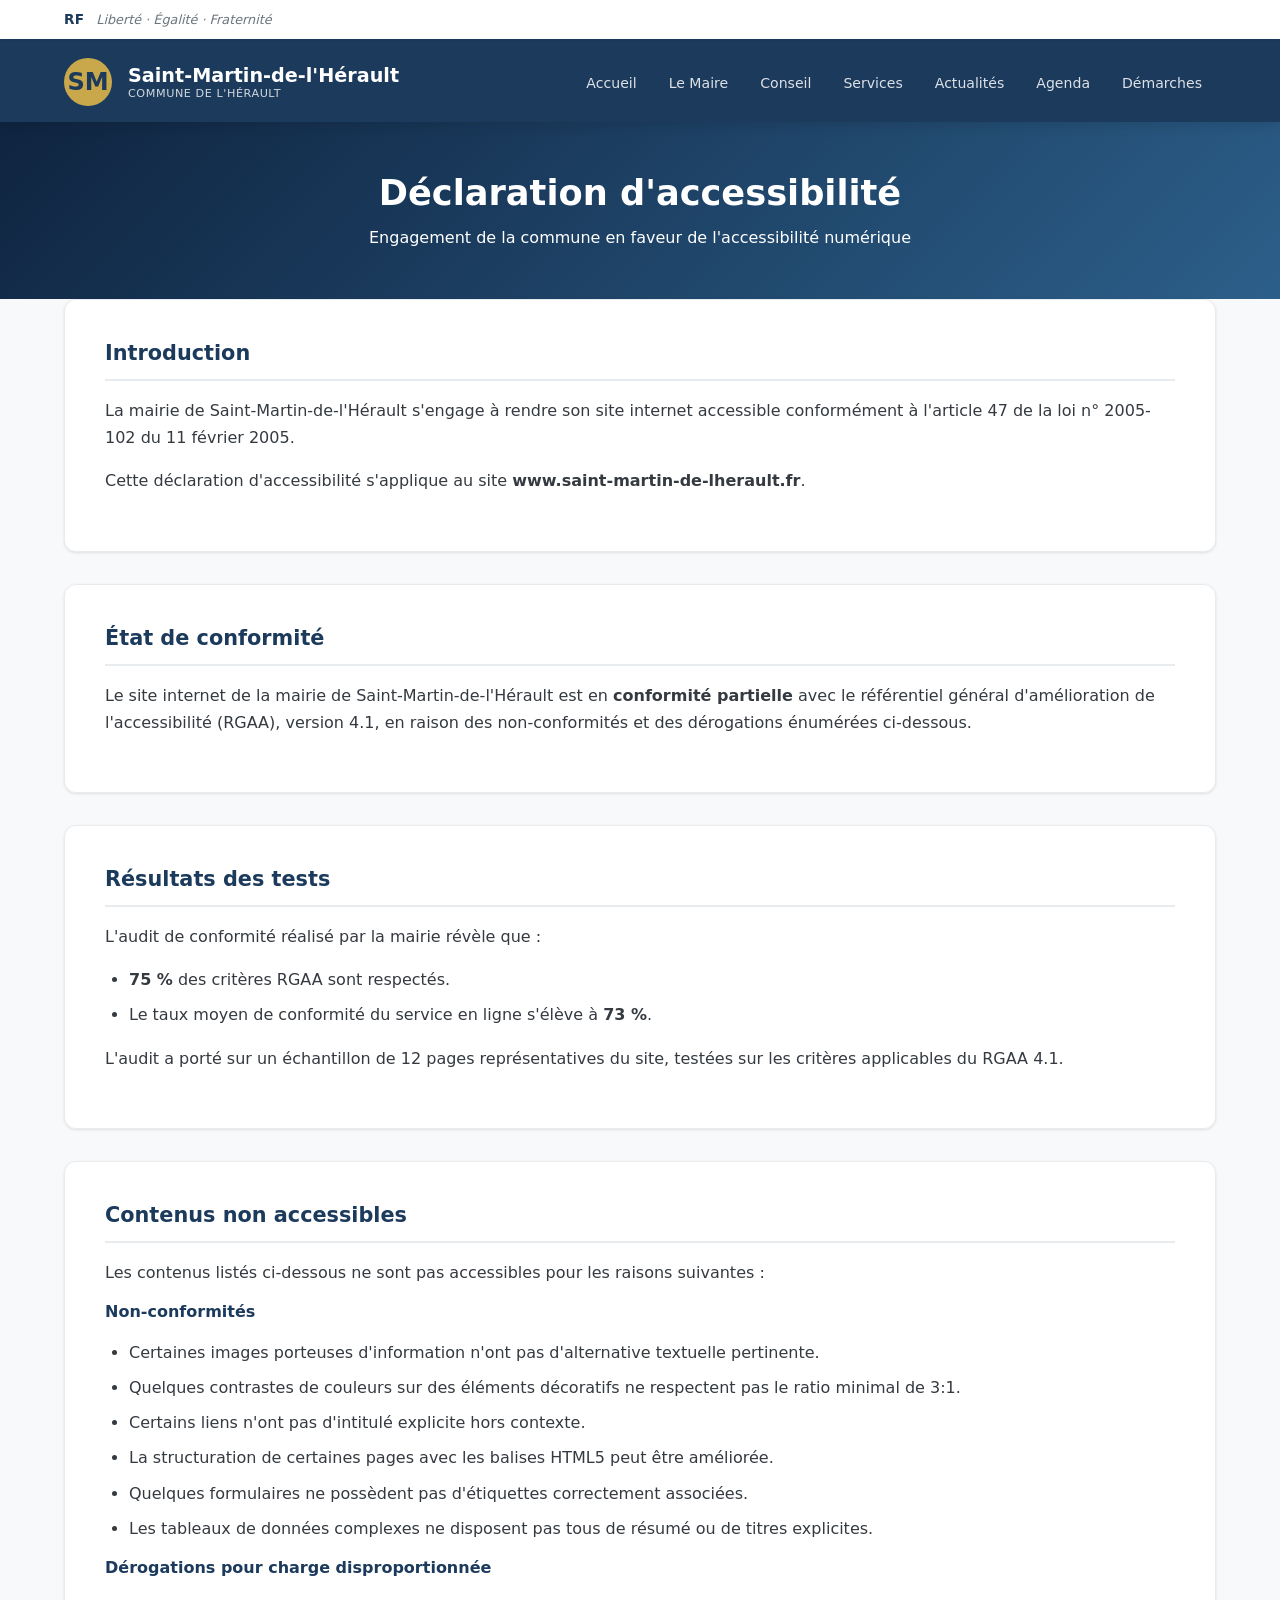
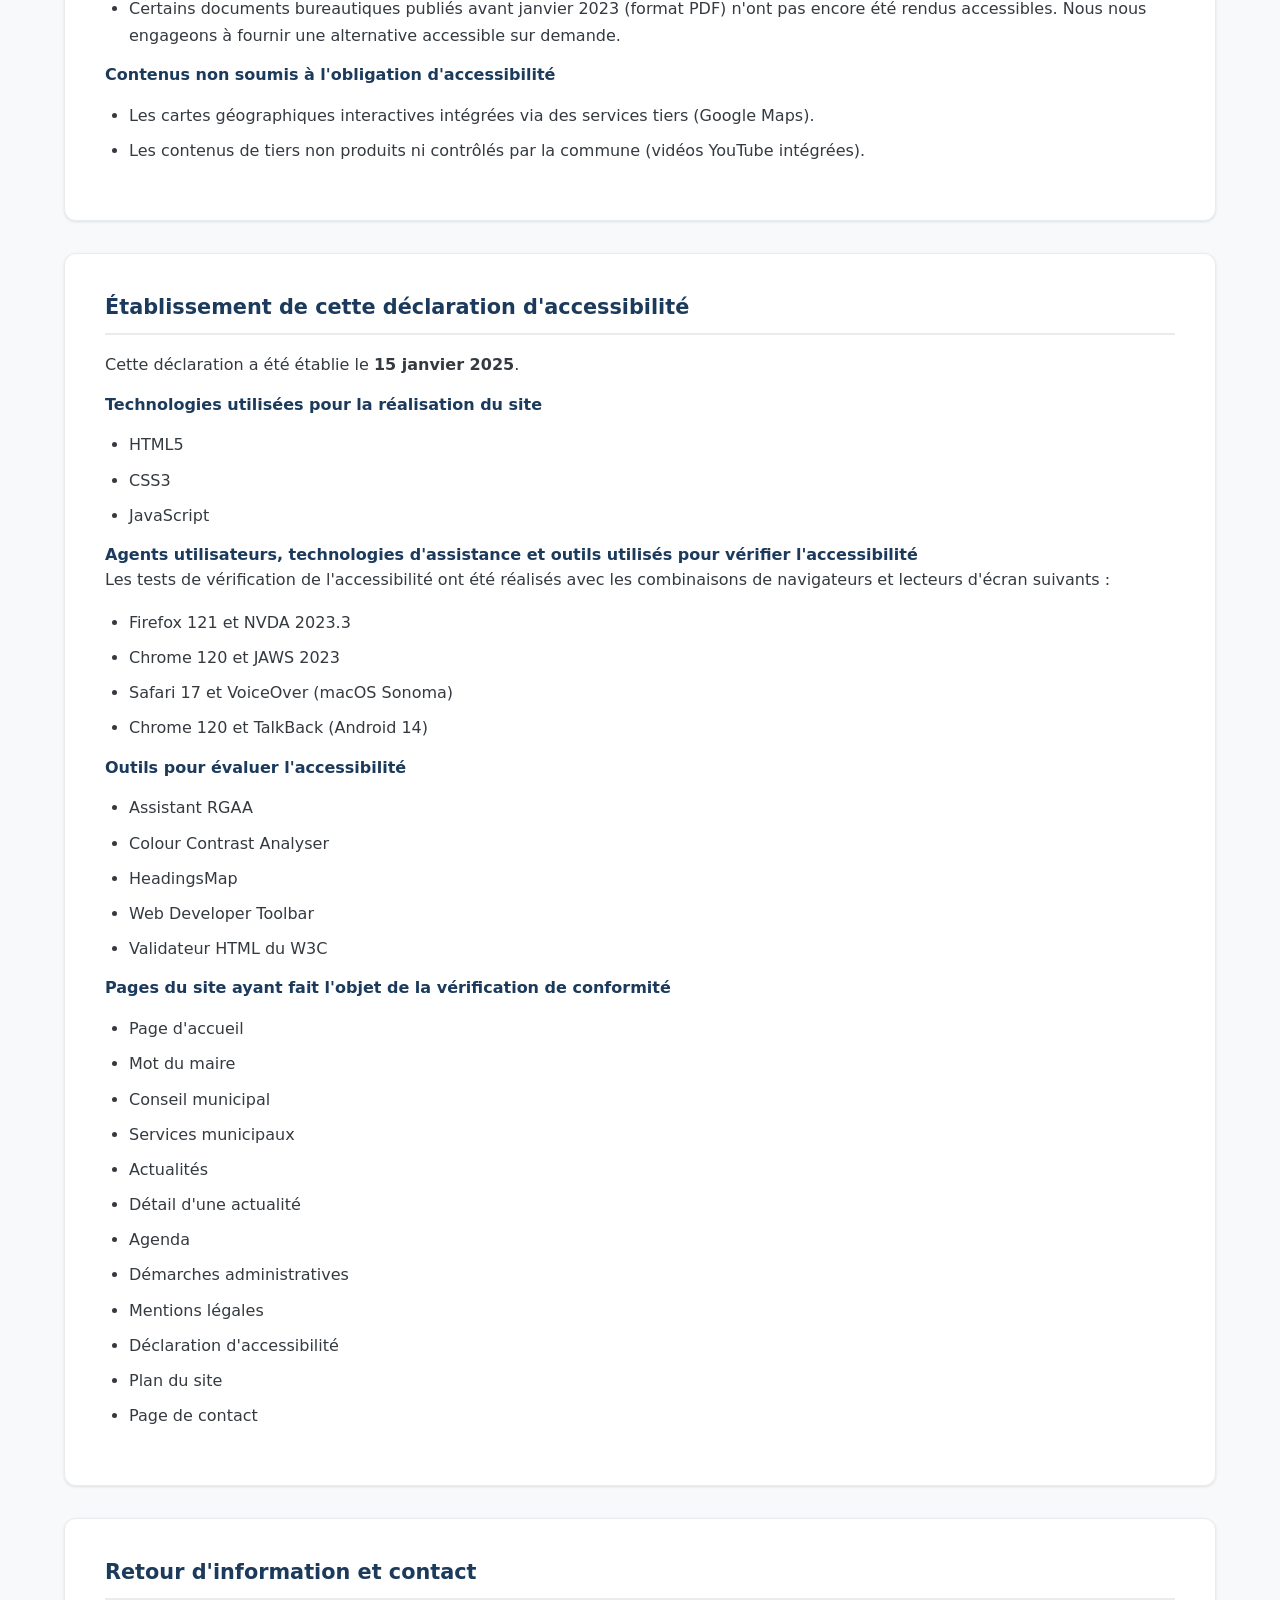
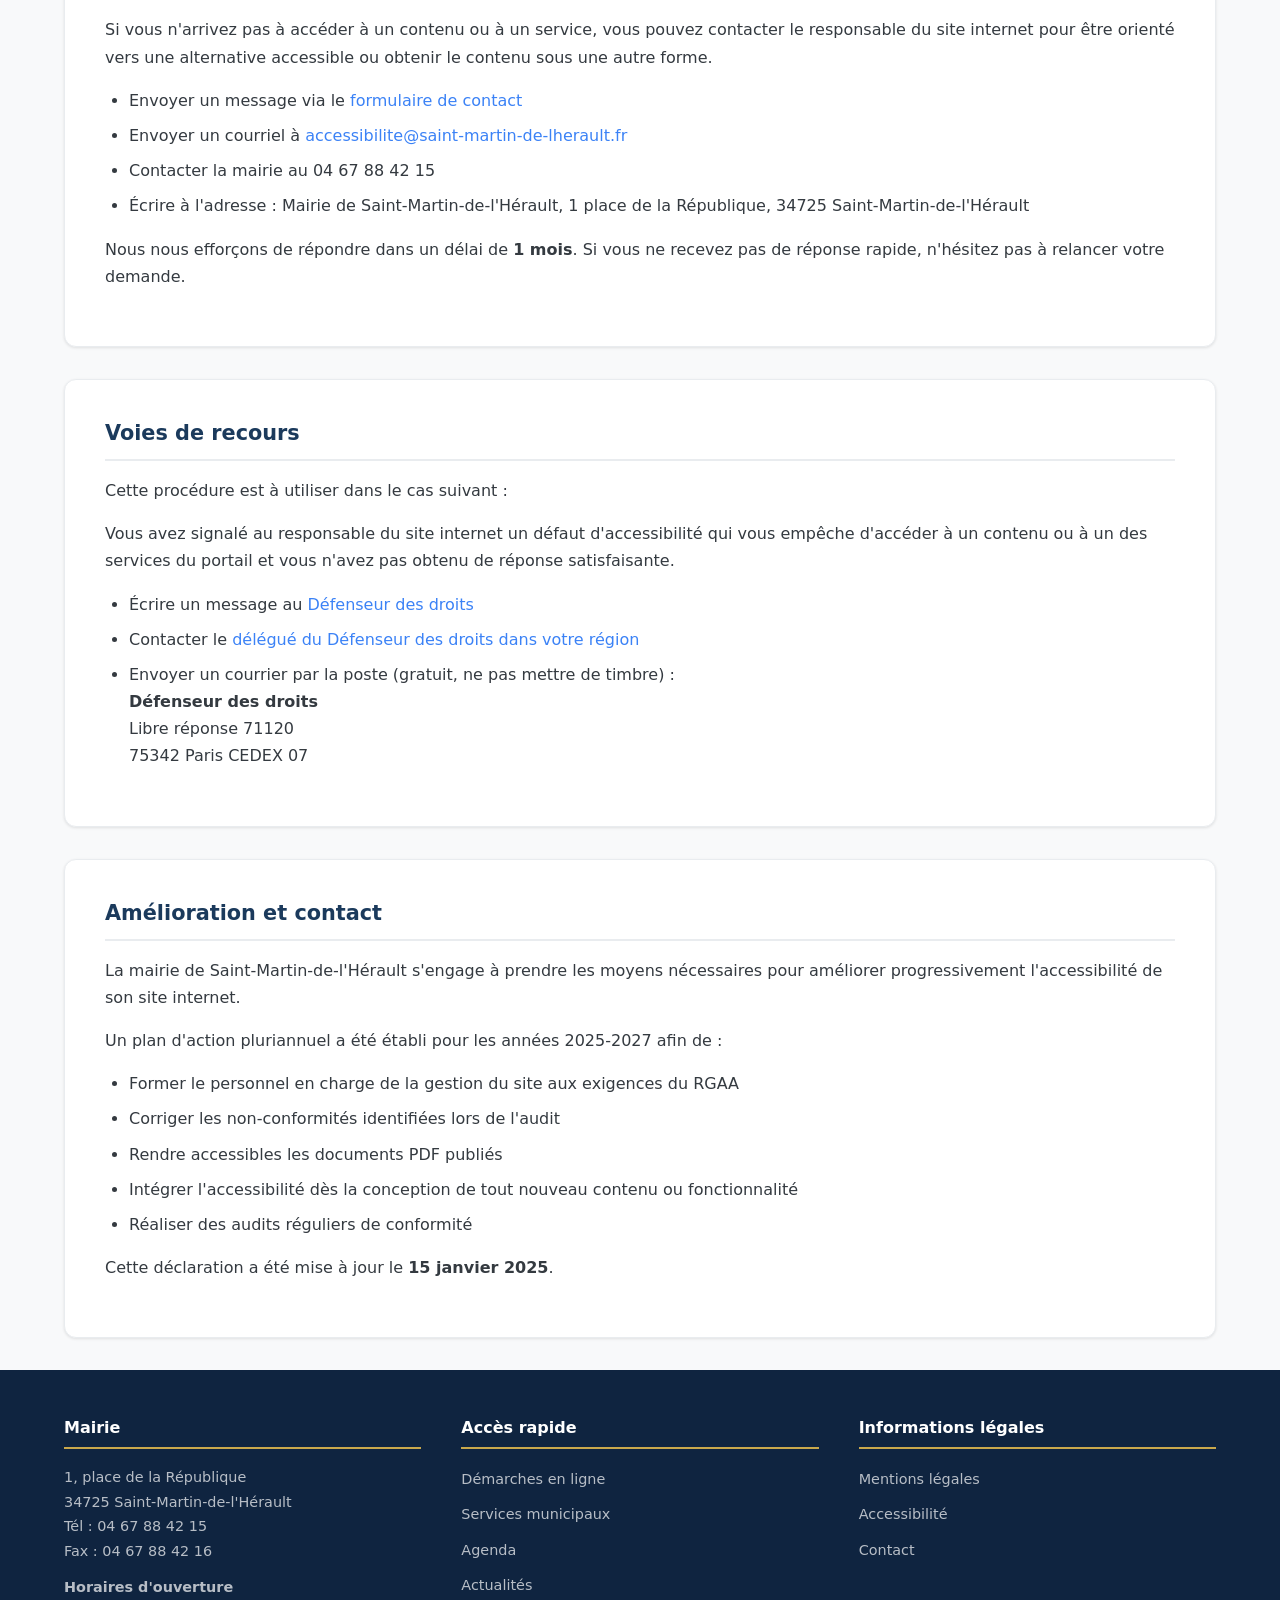
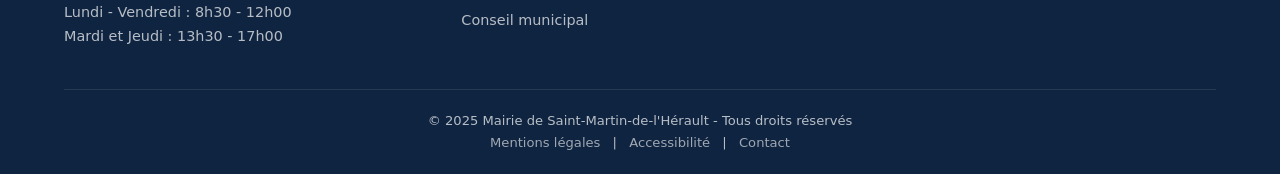
==== accessibilite.html @ 84646ea7 "Add accessibilite.html - Déclaration d'accessibilité RGAA" ====
<!DOCTYPE html><html lang="fr"><head><meta charset="UTF-8"><meta name="viewport" content="width=device-width, initial-scale=1.0"><title>D&eacute;claration d'accessibilit&eacute; | Mairie de Saint-Martin-de-l'H&eacute;rault</title><meta name="description" content="D&eacute;claration d'accessibilit&eacute; du site internet de la mairie de Saint-Martin-de-l'H&eacute;rault conforme au RGAA 4.1"><link rel="stylesheet" href="styles.css"></head><body><a href="#contenu" class="skip-link">Aller au contenu principal</a><div class="bandeau-rf"><div class="container"><span class="rf-logo">RF</span><span class="rf-devise">Libert&eacute; &middot; &Eacute;galit&eacute; &middot; Fraternit&eacute;</span></div></div><header class="site-header" role="banner"><div class="header-main"><div class="site-identity"><div class="blason">SM</div><h1>Saint-Martin-de-l'H&eacute;rault<small>Commune de l'H&eacute;rault</small></h1></div><button class="nav-toggle" aria-label="Menu" aria-expanded="false">&#9776;</button><nav class="nav-main" role="navigation" aria-label="Navigation principale"><ul><li><a href="index.html">Accueil</a></li><li><a href="mot-du-maire.html">Le Maire</a></li><li><a href="conseil-municipal.html">Conseil</a></li><li><a href="services.html">Services</a></li><li><a href="actualites.html">Actualit&eacute;s</a></li><li><a href="agenda.html">Agenda</a></li><li><a href="demarches.html">D&eacute;marches</a></li></ul></nav></div></header><main id="contenu" role="main"><section class="page-banner"><div class="container"><h2>D&eacute;claration d'accessibilit&eacute;</h2><p>Engagement de la commune en faveur de l'accessibilit&eacute; num&eacute;rique</p></div></section><section class="content-section"><div class="container"><div class="content-block"><h3>Introduction</h3><p>La mairie de Saint-Martin-de-l'H&eacute;rault s'engage &agrave; rendre son site internet accessible conform&eacute;ment &agrave; l'article 47 de la loi n&deg;&nbsp;2005-102 du 11 f&eacute;vrier 2005.</p><p>Cette d&eacute;claration d'accessibilit&eacute; s'applique au site <strong>www.saint-martin-de-lherault.fr</strong>.</p></div><div class="content-block"><h3>&Eacute;tat de conformit&eacute;</h3><p>Le site internet de la mairie de Saint-Martin-de-l'H&eacute;rault est en <strong>conformit&eacute; partielle</strong> avec le r&eacute;f&eacute;rentiel g&eacute;n&eacute;ral d'am&eacute;lioration de l'accessibilit&eacute; (RGAA), version 4.1, en raison des non-conformit&eacute;s et des d&eacute;rogations &eacute;num&eacute;r&eacute;es ci-dessous.</p></div><div class="content-block"><h3>R&eacute;sultats des tests</h3><p>L'audit de conformit&eacute; r&eacute;alis&eacute; par la mairie r&eacute;v&egrave;le que&nbsp;:</p><ul><li><strong>75&nbsp;%</strong> des crit&egrave;res RGAA sont respect&eacute;s.</li><li>Le taux moyen de conformit&eacute; du service en ligne s'&eacute;l&egrave;ve &agrave; <strong>73&nbsp;%</strong>.</li></ul><p>L'audit a port&eacute; sur un &eacute;chantillon de 12 pages repr&eacute;sentatives du site, test&eacute;es sur les crit&egrave;res applicables du RGAA 4.1.</p></div><div class="content-block"><h3>Contenus non accessibles</h3><p>Les contenus list&eacute;s ci-dessous ne sont pas accessibles pour les raisons suivantes&nbsp;:</p><h4>Non-conformit&eacute;s</h4><ul><li>Certaines images porteuses d'information n'ont pas d'alternative textuelle pertinente.</li><li>Quelques contrastes de couleurs sur des &eacute;l&eacute;ments d&eacute;coratifs ne respectent pas le ratio minimal de 3:1.</li><li>Certains liens n'ont pas d'intitul&eacute; explicite hors contexte.</li><li>La structuration de certaines pages avec les balises HTML5 peut &ecirc;tre am&eacute;lior&eacute;e.</li><li>Quelques formulaires ne poss&egrave;dent pas d'&eacute;tiquettes correctement associ&eacute;es.</li><li>Les tableaux de donn&eacute;es complexes ne disposent pas tous de r&eacute;sum&eacute; ou de titres explicites.</li></ul><h4>D&eacute;rogations pour charge disproportionn&eacute;e</h4><ul><li>Certains documents bureautiques publi&eacute;s avant janvier 2023 (format PDF) n'ont pas encore &eacute;t&eacute; rendus accessibles. Nous nous engageons &agrave; fournir une alternative accessible sur demande.</li></ul><h4>Contenus non soumis &agrave; l'obligation d'accessibilit&eacute;</h4><ul><li>Les cartes g&eacute;ographiques interactives int&eacute;gr&eacute;es via des services tiers (Google Maps).</li><li>Les contenus de tiers non produits ni contr&ocirc;l&eacute;s par la commune (vid&eacute;os YouTube int&eacute;gr&eacute;es).</li></ul></div><div class="content-block"><h3>&Eacute;tablissement de cette d&eacute;claration d'accessibilit&eacute;</h3><p>Cette d&eacute;claration a &eacute;t&eacute; &eacute;tablie le <strong>15 janvier 2025</strong>.</p><h4>Technologies utilis&eacute;es pour la r&eacute;alisation du site</h4><ul><li>HTML5</li><li>CSS3</li><li>JavaScript</li></ul><h4>Agents utilisateurs, technologies d'assistance et outils utilis&eacute;s pour v&eacute;rifier l'accessibilit&eacute;</h4><p>Les tests de v&eacute;rification de l'accessibilit&eacute; ont &eacute;t&eacute; r&eacute;alis&eacute;s avec les combinaisons de navigateurs et lecteurs d'&eacute;cran suivants&nbsp;:</p><ul><li>Firefox 121 et NVDA 2023.3</li><li>Chrome 120 et JAWS 2023</li><li>Safari 17 et VoiceOver (macOS Sonoma)</li><li>Chrome 120 et TalkBack (Android 14)</li></ul><h4>Outils pour &eacute;valuer l'accessibilit&eacute;</h4><ul><li>Assistant RGAA</li><li>Colour Contrast Analyser</li><li>HeadingsMap</li><li>Web Developer Toolbar</li><li>Validateur HTML du W3C</li></ul><h4>Pages du site ayant fait l'objet de la v&eacute;rification de conformit&eacute;</h4><ul><li>Page d'accueil</li><li>Mot du maire</li><li>Conseil municipal</li><li>Services municipaux</li><li>Actualit&eacute;s</li><li>D&eacute;tail d'une actualit&eacute;</li><li>Agenda</li><li>D&eacute;marches administratives</li><li>Mentions l&eacute;gales</li><li>D&eacute;claration d'accessibilit&eacute;</li><li>Plan du site</li><li>Page de contact</li></ul></div><div class="content-block"><h3>Retour d'information et contact</h3><p>Si vous n'arrivez pas &agrave; acc&eacute;der &agrave; un contenu ou &agrave; un service, vous pouvez contacter le responsable du site internet pour &ecirc;tre orient&eacute; vers une alternative accessible ou obtenir le contenu sous une autre forme.</p><ul><li>Envoyer un message via le <a href="demarches.html#contact">formulaire de contact</a></li><li>Envoyer un courriel &agrave; <a href="mailto:accessibilite@saint-martin-de-lherault.fr">accessibilite@saint-martin-de-lherault.fr</a></li><li>Contacter la mairie au 04 67 88 42 15</li><li>&Eacute;crire &agrave; l'adresse&nbsp;: Mairie de Saint-Martin-de-l'H&eacute;rault, 1 place de la R&eacute;publique, 34725 Saint-Martin-de-l'H&eacute;rault</li></ul><p>Nous nous effor&ccedil;ons de r&eacute;pondre dans un d&eacute;lai de <strong>1 mois</strong>. Si vous ne recevez pas de r&eacute;ponse rapide, n'h&eacute;sitez pas &agrave; relancer votre demande.</p></div><div class="content-block"><h3>Voies de recours</h3><p>Cette proc&eacute;dure est &agrave; utiliser dans le cas suivant&nbsp;:</p><p>Vous avez signal&eacute; au responsable du site internet un d&eacute;faut d'accessibilit&eacute; qui vous emp&ecirc;che d'acc&eacute;der &agrave; un contenu ou &agrave; un des services du portail et vous n'avez pas obtenu de r&eacute;ponse satisfaisante.</p><ul><li>&Eacute;crire un message au <a href="https://formulaire.defenseurdesdroits.fr/" target="_blank" rel="noopener noreferrer">D&eacute;fenseur des droits</a></li><li>Contacter le <a href="https://www.defenseurdesdroits.fr/saisir/delegues" target="_blank" rel="noopener noreferrer">d&eacute;l&eacute;gu&eacute; du D&eacute;fenseur des droits dans votre r&eacute;gion</a></li><li>Envoyer un courrier par la poste (gratuit, ne pas mettre de timbre)&nbsp;:<br><strong>D&eacute;fenseur des droits</strong><br>Libre r&eacute;ponse 71120<br>75342 Paris CEDEX 07</li></ul></div><div class="content-block"><h3>Am&eacute;lioration et contact</h3><p>La mairie de Saint-Martin-de-l'H&eacute;rault s'engage &agrave; prendre les moyens n&eacute;cessaires pour am&eacute;liorer progressivement l'accessibilit&eacute; de son site internet.</p><p>Un plan d'action pluriannuel a &eacute;t&eacute; &eacute;tabli pour les ann&eacute;es 2025-2027 afin de&nbsp;:</p><ul><li>Former le personnel en charge de la gestion du site aux exigences du RGAA</li><li>Corriger les non-conformit&eacute;s identifi&eacute;es lors de l'audit</li><li>Rendre accessibles les documents PDF publi&eacute;s</li><li>Int&eacute;grer l'accessibilit&eacute; d&egrave;s la conception de tout nouveau contenu ou fonctionnalit&eacute;</li><li>R&eacute;aliser des audits r&eacute;guliers de conformit&eacute;</li></ul><p>Cette d&eacute;claration a &eacute;t&eacute; mise &agrave; jour le <strong>15 janvier 2025</strong>.</p></div></div></section></main><footer class="site-footer" role="contentinfo"><div class="container"><div class="footer-grid"><div class="footer-col"><h4>Mairie</h4><p>1, place de la R&eacute;publique<br>34725 Saint-Martin-de-l'H&eacute;rault<br>T&eacute;l&nbsp;: 04 67 88 42 15<br>Fax&nbsp;: 04 67 88 42 16</p><p style="margin-top:12px;"><strong>Horaires d'ouverture</strong><br>Lundi - Vendredi&nbsp;: 8h30 - 12h00<br>Mardi et Jeudi&nbsp;: 13h30 - 17h00</p></div><div class="footer-col"><h4>Acc&egrave;s rapide</h4><ul><li><a href="demarches.html">D&eacute;marches en ligne</a></li><li><a href="services.html">Services municipaux</a></li><li><a href="agenda.html">Agenda</a></li><li><a href="actualites.html">Actualit&eacute;s</a></li><li><a href="conseil-municipal.html">Conseil municipal</a></li></ul></div><div class="footer-col"><h4>Informations l&eacute;gales</h4><ul><li><a href="mentions-legales.html">Mentions l&eacute;gales</a></li><li><a href="accessibilite.html">Accessibilit&eacute;</a></li><li><a href="demarches.html#contact">Contact</a></li></ul></div></div><div class="footer-bottom"><p>&copy; 2025 Mairie de Saint-Martin-de-l'H&eacute;rault - Tous droits r&eacute;serv&eacute;s</p><p><a href="mentions-legales.html">Mentions l&eacute;gales</a> | <a href="accessibilite.html">Accessibilit&eacute;</a> | <a href="demarches.html#contact">Contact</a></p></div></div></footer><script src="main.js"></script></body></html>
---- styles.css ----
/* ============================================
   MAIRIE DE SAINT-MARTIN-DE-L'HÃRAULT
   Site web institutionnel - Feuille de styles
   ============================================ */

/* === VARIABLES & RESET === */
:root {
  --bleu-primary: #1B3A5C;
  --bleu-dark: #0F2440;
  --bleu-light: #2C5F8A;
  --bleu-accent: #3B82F6;
  --gris-100: #F8F9FA;
  --gris-200: #E9ECEF;
  --gris-300: #DEE2E6;
  --gris-400: #CED4DA;
  --gris-500: #ADB5BD;
  --gris-600: #6C757D;
  --gris-700: #495057;
  --gris-800: #343A40;
  --blanc: #FFFFFF;
  --rouge-alerte: #DC3545;
  --vert-succes: #198754;
  --or-accent: #C9A84C;
  --font-body: 'Marianne', 'Segoe UI', system-ui, -apple-system, sans-serif;
  --font-heading: 'Marianne', 'Segoe UI', system-ui, -apple-system, sans-serif;
  --max-width: 1200px;
  --header-height: 80px;
  --transition: 0.3s ease;
  --shadow-sm: 0 1px 3px rgba(0,0,0,0.1);
  --shadow-md: 0 4px 12px rgba(0,0,0,0.1);
  --shadow-lg: 0 8px 30px rgba(0,0,0,0.12);
  --radius: 8px;
  --radius-lg: 12px;
}

*, *::before, *::after {
  margin: 0; padding: 0; box-sizing: border-box;
}

html {
  scroll-behavior: smooth;
  font-size: 16px;
}

body {
  font-family: var(--font-body);
  color: var(--gris-800);
  background: var(--gris-100);
  line-height: 1.7;
  min-height: 100vh;
  display: flex;
  flex-direction: column;
}

main { flex: 1; }

a { color: var(--bleu-accent); text-decoration: none; transition: color var(--transition); }
a:hover, a:focus { color: var(--bleu-primary); text-decoration: underline; }

img { max-width: 100%; height: auto; display: block; }

h1, h2, h3, h4 { font-family: var(--font-heading); color: var(--bleu-primary); line-height: 1.3; }

/* === SKIP LINK (ACCESSIBILITÃ) === */
.skip-link {
  position: absolute; top: -100%; left: 50%; transform: translateX(-50%);
  background: var(--bleu-primary); color: var(--blanc); padding: 12px 24px;
  border-radius: 0 0 var(--radius) var(--radius); z-index: 10000;
  font-weight: 700;
}
.skip-link:focus { top: 0; text-decoration: none; color: var(--blanc); }

/* === BANDEAU RÃPUBLIQUE === */
.bandeau-rf {
  background: var(--blanc);
  border-bottom: 3px solid var(--bleu-primary);
  padding: 8px 0;
}
.bandeau-rf .container {
  display: flex; align-items: center; gap: 12px; font-size: 0.8rem; color: var(--gris-600);
}
.bandeau-rf .rf-logo {
  font-weight: 800; color: var(--bleu-primary); font-size: 0.85rem; letter-spacing: 0.02em;
}
.bandeau-rf .rf-devise { font-style: italic; }

/* === HEADER === */
.site-header {
  background: var(--bleu-primary);
  color: var(--blanc);
  position: sticky; top: 0; z-index: 1000;
  box-shadow: var(--shadow-md);
}
.header-main {
  display: flex; align-items: center; justify-content: space-between;
  padding: 0 24px; height: var(--header-height);
  max-width: var(--max-width); margin: 0 auto;
}
.site-identity { display: flex; align-items: center; gap: 16px; }
.site-identity .blason {
  width: 48px; height: 48px; background: var(--or-accent); border-radius: 50%;
  display: flex; align-items: center; justify-content: center;
  font-size: 1.5rem; font-weight: 800; color: var(--bleu-primary); flex-shrink: 0;
}
.site-identity h1 { font-size: 1.2rem; font-weight: 700; color: var(--blanc); line-height: 1.2; }
.site-identity h1 small { display: block; font-size: 0.7rem; font-weight: 400; opacity: 0.8; letter-spacing: 0.05em; text-transform: uppercase; }

/* === NAVIGATION === */
.nav-main ul {
  display: flex; list-style: none; gap: 4px;
}
.nav-main a {
  color: rgba(255,255,255,0.85); padding: 8px 14px; border-radius: var(--radius);
  font-size: 0.88rem; font-weight: 500; transition: all var(--transition);
  text-decoration: none; white-space: nowrap;
}
.nav-main a:hover, .nav-main a:focus, .nav-main a.active {
  background: rgba(255,255,255,0.15); color: var(--blanc); text-decoration: none;
}
.nav-toggle {
  display: none; background: none; border: 2px solid rgba(255,255,255,0.5);
  color: var(--blanc); padding: 8px 12px; border-radius: var(--radius);
  cursor: pointer; font-size: 1.2rem;
}

/* === CONTAINERS === */
.container { max-width: var(--max-width); margin: 0 auto; padding: 0 24px; }

/* === HERO === */
.hero {
  background: linear-gradient(135deg, var(--bleu-dark) 0%, var(--bleu-light) 50%, var(--bleu-primary) 100%);
  color: var(--blanc); padding: 80px 0; text-align: center;
  position: relative; overflow: hidden;
}
.hero::before {
  content: ''; position: absolute; inset: 0;
  background: url("data:image/svg+xml,%3Csvg width='60' height='60' xmlns='http://www.w3.org/2000/svg'%3E%3Cpath d='M54.627 0l.83.828-1.415 1.415L51.8 0h2.827zM5.373 0l-.83.828L5.96 2.243 8.2 0H5.374zM48.97 0l3.657 3.657-1.414 1.414L46.143 0h2.828zM11.03 0L7.372 3.657 8.787 5.07 13.857 0H11.03zm32.284 0L49.8 6.485 48.384 7.9l-7.9-7.9h2.83zM16.686 0L10.2 6.485 11.616 7.9l7.9-7.9h-2.83zM22.344 0L13.858 8.485 15.272 9.9l9.9-9.9h-2.828zM27.998 0l-9.9 9.9 1.415 1.414L30.427 0h-2.43zM33.656 0l-9.9 9.9 1.415 1.413L36.485 0h-2.828zM39.313 0l-9.9 9.9 1.415 1.414L42.14 0h-2.828z' fill='%23ffffff' fill-opacity='0.03'/%3E%3C/svg%3E");
}
.hero h2 {
  font-size: 2.8rem; font-weight: 800; color: var(--blanc); margin-bottom: 16px;
  position: relative;
}
.hero p {
  font-size: 1.2rem; opacity: 0.9; max-width: 600px; margin: 0 auto 32px;
  position: relative;
}
.hero-buttons { display: flex; gap: 16px; justify-content: center; flex-wrap: wrap; position: relative; }

/* === BOUTONS === */
.btn {
  display: inline-flex; align-items: center; gap: 8px;
  padding: 12px 28px; border-radius: var(--radius); font-weight: 600;
  font-size: 0.95rem; cursor: pointer; transition: all var(--transition);
  border: 2px solid transparent; text-decoration: none;
}
.btn:hover { text-decoration: none; transform: translateY(-2px); box-shadow: var(--shadow-md); }
.btn-primary { background: var(--or-accent); color: var(--bleu-dark); border-color: var(--or-accent); }
.btn-primary:hover { background: #D4B45A; color: var(--bleu-dark); }
.btn-outline { background: transparent; color: var(--blanc); border-color: rgba(255,255,255,0.5); }
.btn-outline:hover { background: rgba(255,255,255,0.1); color: var(--blanc); border-color: var(--blanc); }
.btn-secondary { background: var(--bleu-accent); color: var(--blanc); }
.btn-secondary:hover { background: var(--bleu-light); color: var(--blanc); }

/* === SECTIONS === */
.section { padding: 64px 0; }
.section-alt { background: var(--blanc); }
.section-title {
  font-size: 1.8rem; text-align: center; margin-bottom: 12px; position: relative;
}
.section-subtitle {
  text-align: center; color: var(--gris-600); margin-bottom: 48px; font-size: 1.05rem;
}

/* === CARTES === */
.cards-grid {
  display: grid; grid-template-columns: repeat(auto-fill, minmax(280px, 1fr)); gap: 24px;
}
.card {
  background: var(--blanc); border-radius: var(--radius-lg); overflow: hidden;
  box-shadow: var(--shadow-sm); transition: all var(--transition); border: 1px solid var(--gris-200);
}
.card:hover { box-shadow: var(--shadow-lg); transform: translateY(-4px); }
.card-icon {
  width: 56px; height: 56px; border-radius: 50%;
  background: linear-gradient(135deg, var(--bleu-primary), var(--bleu-light));
  color: var(--blanc); display: flex; align-items: center; justify-content: center;
  font-size: 1.5rem; margin-bottom: 16px;
}
.card-body { padding: 28px; }
.card-body h3 { font-size: 1.15rem; margin-bottom: 8px; }
.card-body p { color: var(--gris-600); font-size: 0.92rem; line-height: 1.6; }

/* === PAGE INTÃRIEURE === */
.page-banner {
  background: linear-gradient(135deg, var(--bleu-dark), var(--bleu-light));
  color: var(--blanc); padding: 48px 0; text-align: center;
}
.page-banner h2 { font-size: 2.2rem; color: var(--blanc); margin-bottom: 8px; }
.page-banner .breadcrumb {
  display: flex; gap: 8px; justify-content: center; font-size: 0.9rem; opacity: 0.8;
}
.page-banner .breadcrumb a { color: rgba(255,255,255,0.8); }
.page-banner .breadcrumb a:hover { color: var(--blanc); }

.page-content { padding: 48px 0; }
.page-content .container { max-width: 900px; }

.content-block {
  background: var(--blanc); border-radius: var(--radius-lg); padding: 40px;
  box-shadow: var(--shadow-sm); margin-bottom: 32px; border: 1px solid var(--gris-200);
}
.content-block h3 { font-size: 1.3rem; margin-bottom: 16px; padding-bottom: 12px; border-bottom: 2px solid var(--gris-200); }
.content-block p { margin-bottom: 16px; }
.content-block ul, .content-block ol { margin: 16px 0; padding-left: 24px; }
.content-block li { margin-bottom: 8px; }

/* === MOT DU MAIRE === */
.maire-section { display: flex; gap: 40px; align-items: flex-start; }
.maire-photo {
  width: 200px; height: 260px; flex-shrink: 0; border-radius: var(--radius-lg);
  background: linear-gradient(135deg, var(--gris-300), var(--gris-400));
  display: flex; align-items: center; justify-content: center;
  font-size: 4rem; color: var(--gris-500);
}
.maire-text { flex: 1; }
.maire-text .signature { margin-top: 24px; font-style: italic; color: var(--bleu-primary); font-weight: 600; }

/* === CONSEIL MUNICIPAL === */
.elus-grid { display: grid; grid-template-columns: repeat(auto-fill, minmax(220px, 1fr)); gap: 20px; }
.elu-card {
  text-align: center; padding: 24px 16px; background: var(--gris-100);
  border-radius: var(--radius-lg); transition: all var(--transition);
}
.elu-card:hover { background: var(--blanc); box-shadow: var(--shadow-md); }
.elu-avatar {
  width: 80px; height: 80px; border-radius: 50%; margin: 0 auto 12px;
  background: linear-gradient(135deg, var(--bleu-primary), var(--bleu-light));
  color: var(--blanc); display: flex; align-items: center; justify-content: center;
  font-size: 1.8rem; font-weight: 700;
}
.elu-card h4 { font-size: 0.95rem; margin-bottom: 4px; }
.elu-card .elu-role { font-size: 0.82rem; color: var(--gris-600); }
.elu-maire { border: 2px solid var(--or-accent); }
.elu-maire .elu-avatar { background: linear-gradient(135deg, var(--or-accent), #D4B45A); color: var(--bleu-dark); }

/* === SERVICES === */
.service-item {
  display: flex; gap: 24px; padding: 24px; background: var(--gris-100);
  border-radius: var(--radius); margin-bottom: 16px; align-items: flex-start;
  border-left: 4px solid var(--bleu-accent);
}
.service-item .service-icon {
  width: 48px; height: 48px; border-radius: 50%; flex-shrink: 0;
  background: var(--bleu-primary); color: var(--blanc);
  display: flex; align-items: center; justify-content: center; font-size: 1.2rem;
}
.service-item h4 { margin-bottom: 6px; font-size: 1.05rem; }
.service-item p { font-size: 0.9rem; color: var(--gris-600); margin-bottom: 4px; }
.service-hours { font-size: 0.85rem; color: var(--bleu-light); font-weight: 600; }

/* === ACTUALITÃS === */
.actu-card .actu-img {
  height: 180px; background: linear-gradient(135deg, var(--bleu-light), var(--bleu-primary));
  display: flex; align-items: center; justify-content: center;
  color: rgba(255,255,255,0.3); font-size: 3rem;
}
.actu-card .actu-date {
  display: inline-block; background: var(--bleu-accent); color: var(--blanc);
  padding: 4px 12px; border-radius: 20px; font-size: 0.78rem; font-weight: 600;
  margin-bottom: 12px;
}
.actu-card .card-body h3 a { color: var(--bleu-primary); }
.actu-card .card-body h3 a:hover { color: var(--bleu-accent); }

/* === AGENDA === */
.agenda-item {
  display: flex; gap: 20px; padding: 20px; background: var(--blanc);
  border-radius: var(--radius); margin-bottom: 16px; box-shadow: var(--shadow-sm);
  border: 1px solid var(--gris-200); align-items: flex-start;
  transition: all var(--transition);
}
.agenda-item:hover { box-shadow: var(--shadow-md); }
.agenda-date-box {
  width: 70px; text-align: center; flex-shrink: 0;
  background: var(--bleu-primary); color: var(--blanc); border-radius: var(--radius);
  padding: 12px 8px;
}
.agenda-date-box .day { font-size: 1.6rem; font-weight: 800; display: block; line-height: 1; }
.agenda-date-box .month { font-size: 0.75rem; text-transform: uppercase; letter-spacing: 0.05em; }
.agenda-info h4 { font-size: 1.05rem; margin-bottom: 4px; }
.agenda-info p { font-size: 0.88rem; color: var(--gris-600); }
.agenda-info .agenda-time {
  font-size: 0.82rem; color: var(--bleu-accent); font-weight: 600; margin-top: 4px;
}

/* === FORMULAIRE === */
.form-group { margin-bottom: 20px; }
.form-group label {
  display: block; margin-bottom: 6px; font-weight: 600; font-size: 0.92rem;
  color: var(--gris-700);
}
.form-group .required { color: var(--rouge-alerte); }
.form-control {
  width: 100%; padding: 12px 16px; border: 2px solid var(--gris-300);
  border-radius: var(--radius); font-size: 0.95rem; font-family: inherit;
  transition: border-color var(--transition); background: var(--blanc);
}
.form-control:focus {
  outline: none; border-color: var(--bleu-accent);
  box-shadow: 0 0 0 3px rgba(59,130,246,0.1);
}
textarea.form-control { min-height: 150px; resize: vertical; }
.form-row { display: grid; grid-template-columns: 1fr 1fr; gap: 20px; }

/* === INFOS PRATIQUES (SIDEBAR) === */
.page-with-sidebar { display: grid; grid-template-columns: 1fr 320px; gap: 40px; max-width: var(--max-width); }
.sidebar .sidebar-block {
  background: var(--blanc); border-radius: var(--radius-lg); padding: 24px;
  box-shadow: var(--shadow-sm); margin-bottom: 24px; border: 1px solid var(--gris-200);
}
.sidebar .sidebar-block h3 {
  font-size: 1rem; margin-bottom: 16px; padding-bottom: 10px;
  border-bottom: 2px solid var(--bleu-accent);
}
.sidebar .info-line { display: flex; gap: 10px; margin-bottom: 10px; font-size: 0.88rem; }
.sidebar .info-line .icon { color: var(--bleu-accent); width: 20px; text-align: center; flex-shrink: 0; }

/* === ALERTES / BANNIÃRE INFO === */
.alert-banner {
  background: #FFF3CD; border-bottom: 2px solid #FFECB5; padding: 12px 0;
  font-size: 0.9rem; text-align: center;
}
.alert-banner strong { color: var(--gris-800); }

/* === CHIFFRES CLÃS === */
.stats-row {
  display: grid; grid-template-columns: repeat(4, 1fr); gap: 24px; margin: 48px 0;
}
.stat-item {
  text-align: center; padding: 32px 16px; background: var(--blanc);
  border-radius: var(--radius-lg); box-shadow: var(--shadow-sm);
}
.stat-number {
  font-size: 2.2rem; font-weight: 800; color: var(--bleu-primary); line-height: 1;
}
.stat-label {
  margin-top: 8px; font-size: 0.88rem; color: var(--gris-600); font-weight: 500;
}

/* === FOOTER === */
.site-footer {
  background: var(--bleu-dark); color: rgba(255,255,255,0.7); padding: 48px 0 0;
  margin-top: auto;
}
.footer-grid {
  display: grid; grid-template-columns: repeat(auto-fit, minmax(220px, 1fr)); gap: 40px;
  margin-bottom: 40px;
}
.footer-col h4 {
  color: var(--blanc); font-size: 1rem; margin-bottom: 16px;
  padding-bottom: 8px; border-bottom: 2px solid var(--or-accent);
}
.footer-col ul { list-style: none; }
.footer-col li { margin-bottom: 8px; }
.footer-col a { color: rgba(255,255,255,0.7); font-size: 0.9rem; }
.footer-col a:hover { color: var(--blanc); text-decoration: none; }
.footer-col p { font-size: 0.9rem; line-height: 1.7; }
.footer-bottom {
  border-top: 1px solid rgba(255,255,255,0.1); padding: 20px 0;
  text-align: center; font-size: 0.82rem;
}
.footer-bottom a { color: rgba(255,255,255,0.6); margin: 0 8px; }
.footer-bottom a:hover { color: var(--blanc); }

/* === RESPONSIVE === */
@media (max-width: 992px) {
  .page-with-sidebar { grid-template-columns: 1fr; }
  .stats-row { grid-template-columns: repeat(2, 1fr); }
  .nav-main ul { gap: 2px; }
  .nav-main a { padding: 6px 10px; font-size: 0.82rem; }
}

@media (max-width: 768px) {
  .nav-toggle { display: block; }
  .nav-main {
    display: none; position: absolute; top: var(--header-height); left: 0; right: 0;
    background: var(--bleu-dark); padding: 16px; box-shadow: var(--shadow-lg);
  }
  .nav-main.open { display: block; }
  .nav-main ul { flex-direction: column; }
  .nav-main a { display: block; padding: 12px 16px; border-radius: 0; }
  .hero { padding: 48px 0; }
  .hero h2 { font-size: 1.8rem; }
  .hero p { font-size: 1rem; }
  .maire-section { flex-direction: column; align-items: center; text-align: center; }
  .maire-photo { width: 160px; height: 210px; }
  .content-block { padding: 24px; }
  .form-row { grid-template-columns: 1fr; }
  .elus-grid { grid-template-columns: repeat(2, 1fr); }
  .header-main { padding: 0 16px; }
  .container { padding: 0 16px; }
}

@media (max-width: 480px) {
  .stats-row { grid-template-columns: 1fr 1fr; gap: 12px; }
  .stat-item { padding: 20px 12px; }
  .stat-number { font-size: 1.6rem; }
  .elus-grid { grid-template-columns: 1fr; }
  .hero-buttons { flex-direction: column; align-items: center; }
  .footer-grid { grid-template-columns: 1fr; }
}

/* === ANIMATIONS === */
@keyframes fadeInUp {
  from { opacity: 0; transform: translateY(24px); }
  to { opacity: 1; transform: translateY(0); }
}
.animate-in { animation: fadeInUp 0.6s ease forwards; }

/* === TABLEAU === */
.table-responsive { overflow-x: auto; }
table {
  width: 100%; border-collapse: collapse; margin: 16px 0;
}
th, td {
  padding: 12px 16px; text-align: left; border-bottom: 1px solid var(--gris-200);
}
th {
  background: var(--bleu-primary); color: var(--blanc); font-weight: 600;
  font-size: 0.88rem; text-transform: uppercase; letter-spacing: 0.03em;
}
tr:hover { background: var(--gris-100); }

/* === PRINT === */
@media print {
  .site-header, .site-footer, .nav-main, .nav-toggle, .hero-buttons, .skip-link { display: none; }
  body { color: #000; background: #fff; }
  .content-block { box-shadow: none; border: 1px solid #ccc; }
}
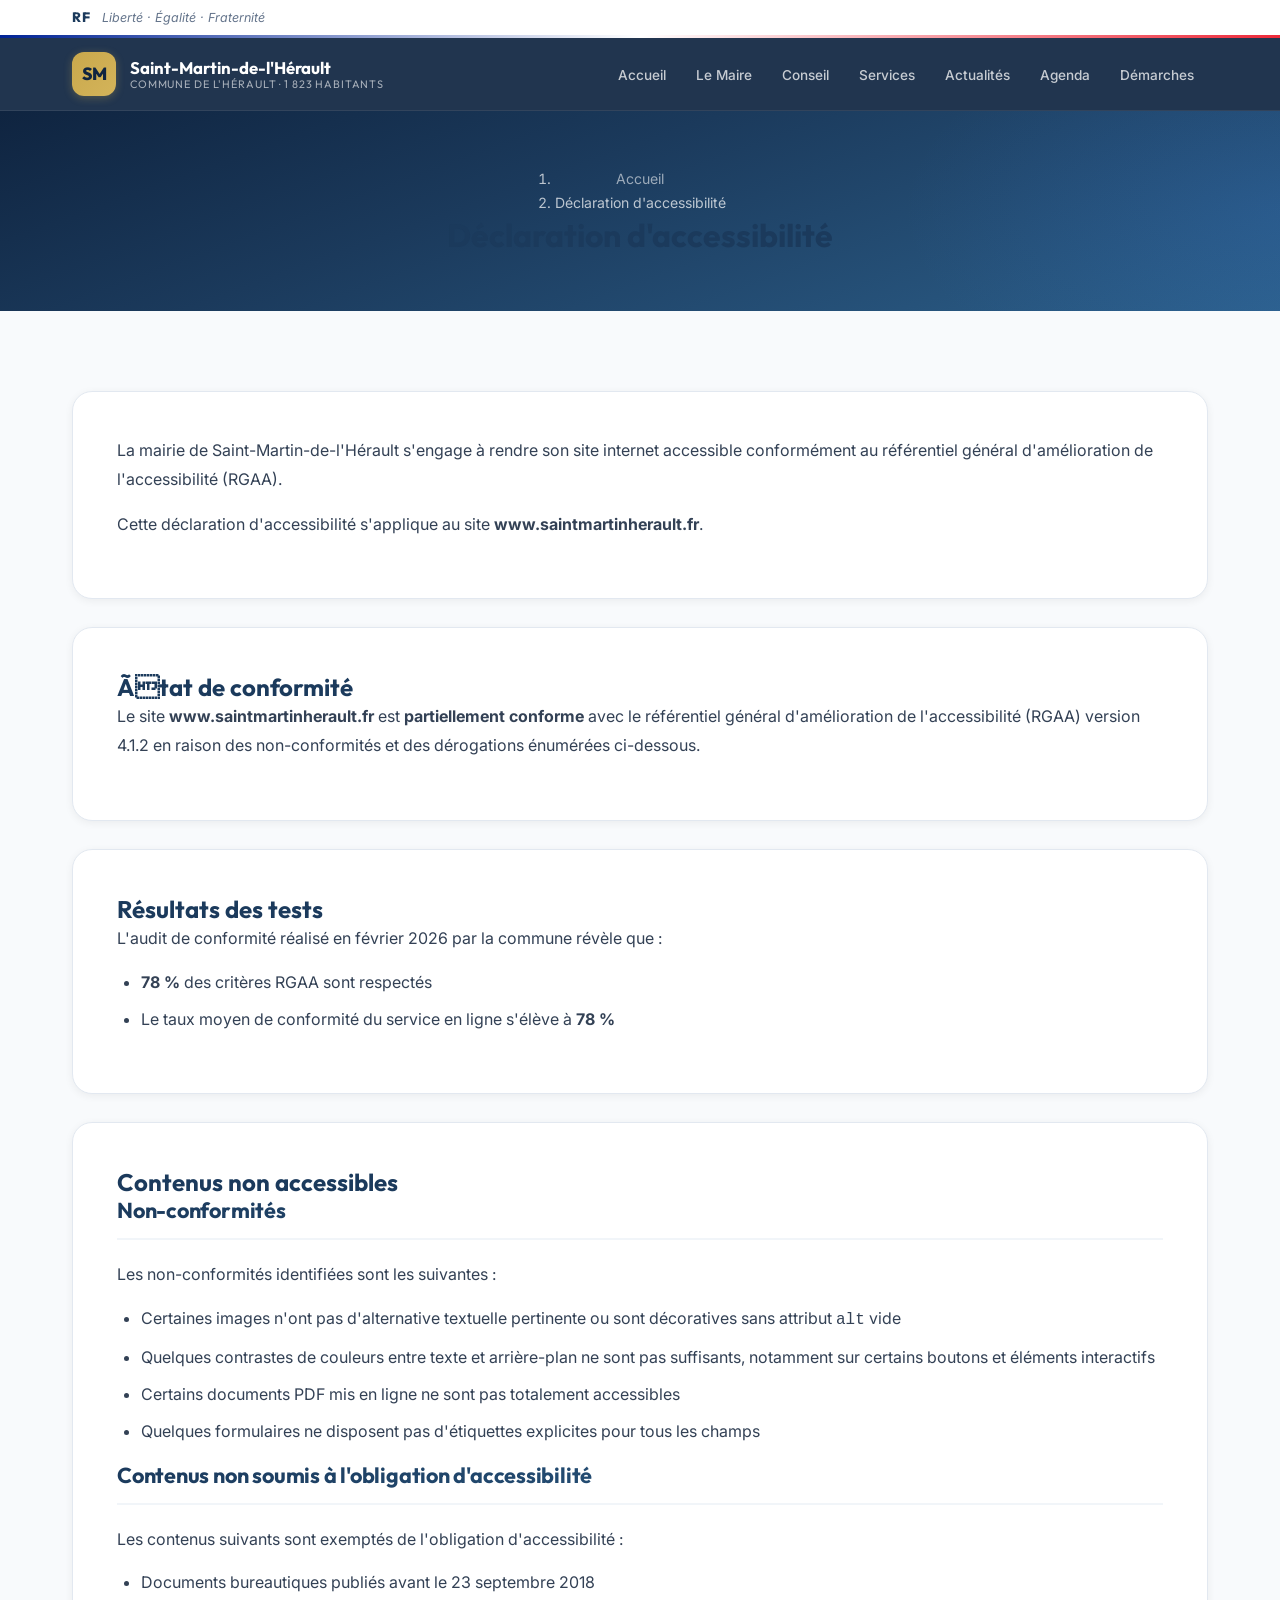
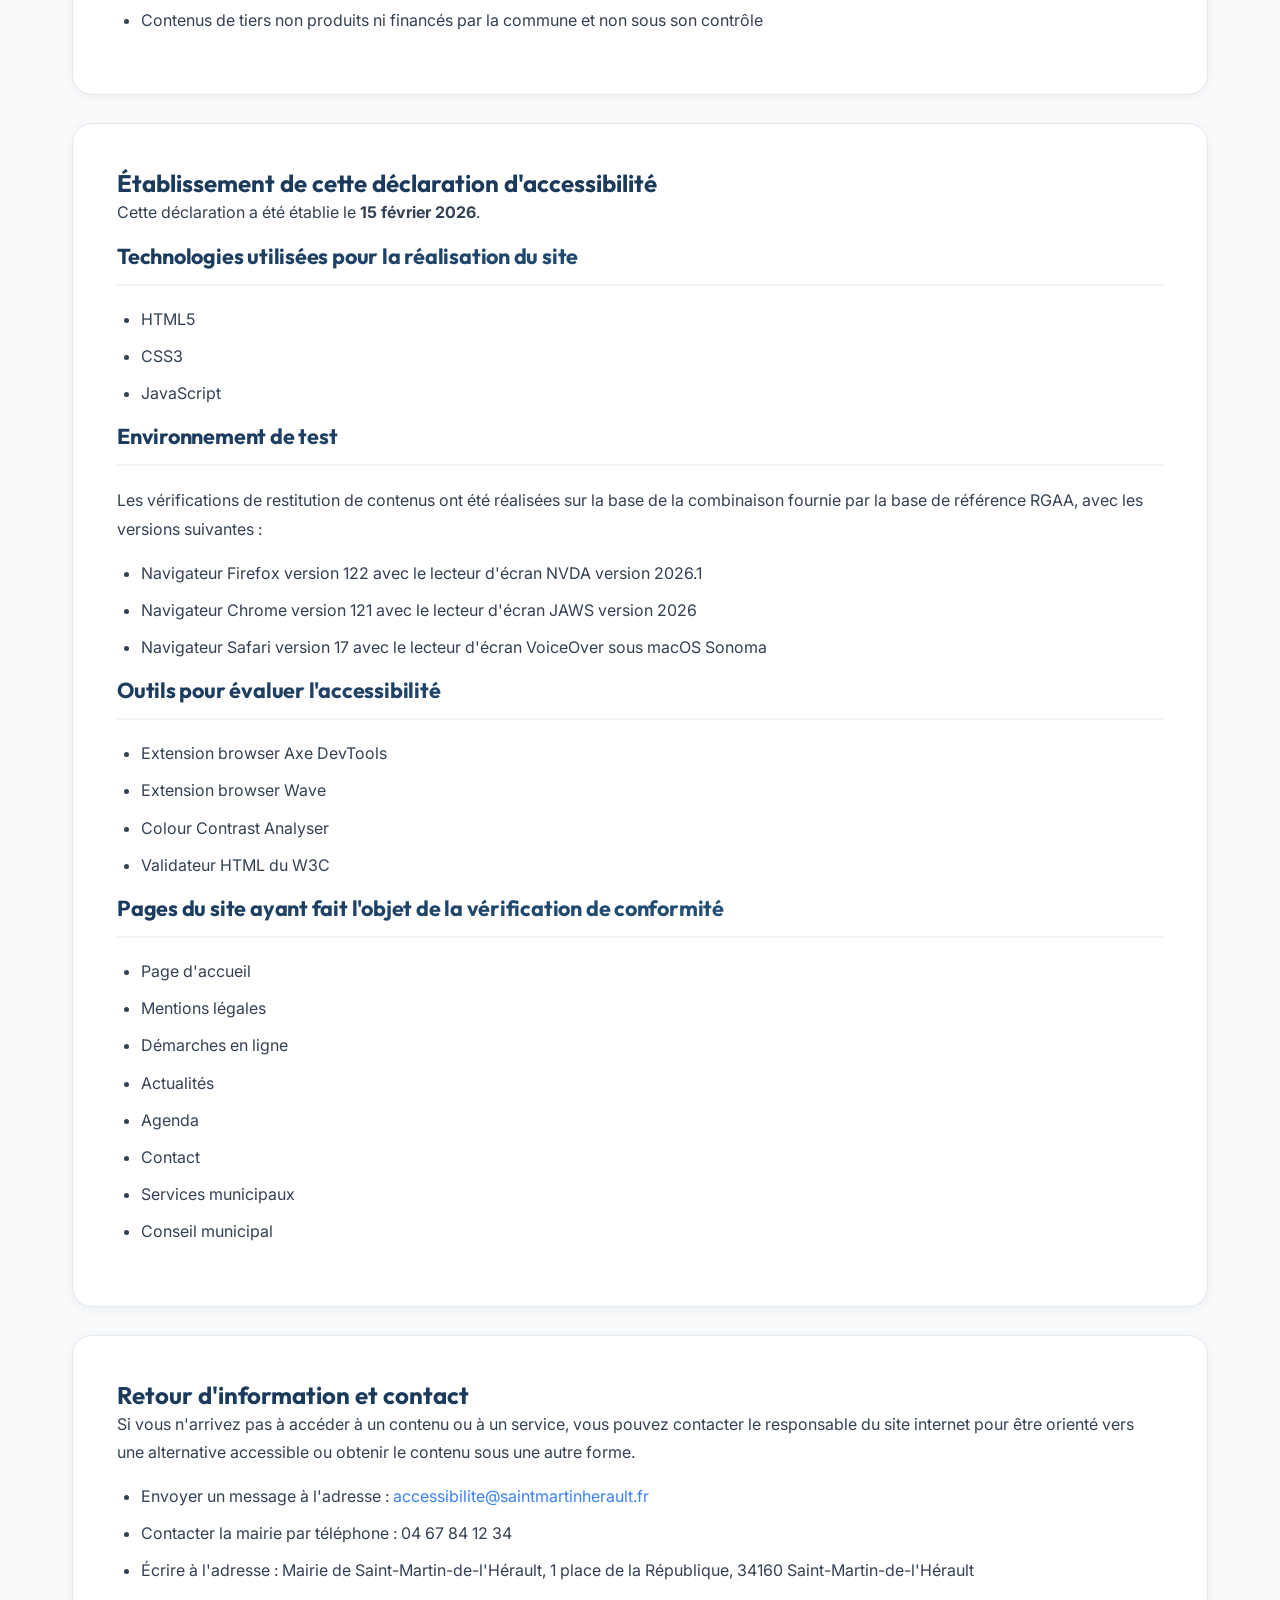
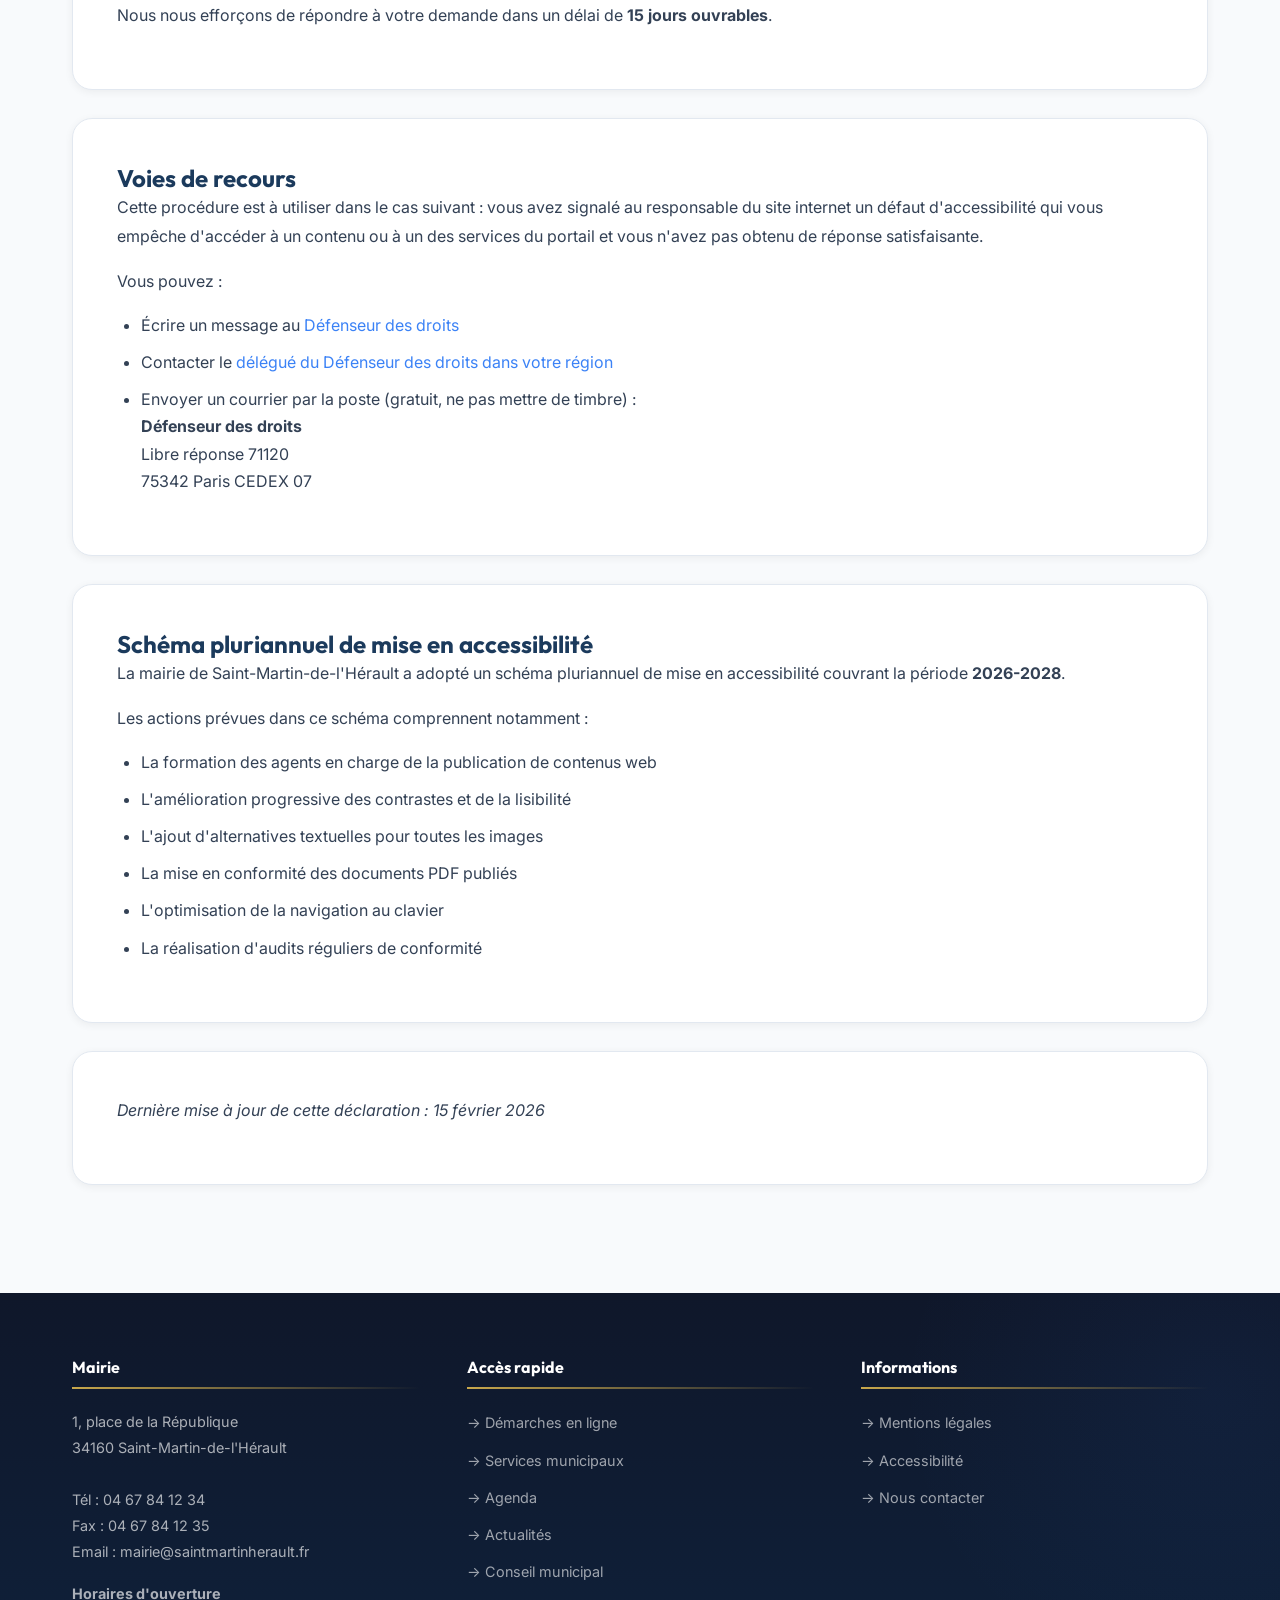
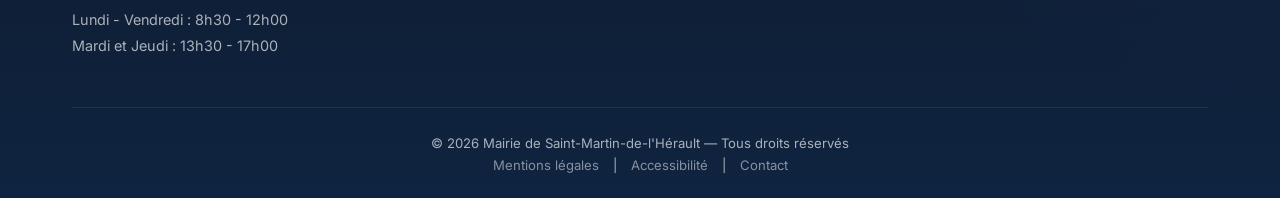
==== commit 3035a695: "Fix dates + redesign: accessibilite.html - RGAA declaration, all dates 2026" ====
--- a/accessibilite.html
+++ b/accessibilite.html
@@ -1 +1 @@
-<!DOCTYPE html><html lang="fr"><head><meta charset="UTF-8"><meta name="viewport" content="width=device-width, initial-scale=1.0"><title>D&eacute;claration d'accessibilit&eacute; | Mairie de Saint-Martin-de-l'H&eacute;rault</title><meta name="description" content="D&eacute;claration d'accessibilit&eacute; du site internet de la mairie de Saint-Martin-de-l'H&eacute;rault conforme au RGAA 4.1"><link rel="stylesheet" href="styles.css"></head><body><a href="#contenu" class="skip-link">Aller au contenu principal</a><div class="bandeau-rf"><div class="container"><span class="rf-logo">RF</span><span class="rf-devise">Libert&eacute; &middot; &Eacute;galit&eacute; &middot; Fraternit&eacute;</span></div></div><header class="site-header" role="banner"><div class="header-main"><div class="site-identity"><div class="blason">SM</div><h1>Saint-Martin-de-l'H&eacute;rault<small>Commune de l'H&eacute;rault</small></h1></div><button class="nav-toggle" aria-label="Menu" aria-expanded="false">&#9776;</button><nav class="nav-main" role="navigation" aria-label="Navigation principale"><ul><li><a href="index.html">Accueil</a></li><li><a href="mot-du-maire.html">Le Maire</a></li><li><a href="conseil-municipal.html">Conseil</a></li><li><a href="services.html">Services</a></li><li><a href="actualites.html">Actualit&eacute;s</a></li><li><a href="agenda.html">Agenda</a></li><li><a href="demarches.html">D&eacute;marches</a></li></ul></nav></div></header><main id="contenu" role="main"><section class="page-banner"><div class="container"><h2>D&eacute;claration d'accessibilit&eacute;</h2><p>Engagement de la commune en faveur de l'accessibilit&eacute; num&eacute;rique</p></div></section><section class="content-section"><div class="container"><div class="content-block"><h3>Introduction</h3><p>La mairie de Saint-Martin-de-l'H&eacute;rault s'engage &agrave; rendre son site internet accessible conform&eacute;ment &agrave; l'article 47 de la loi n&deg;&nbsp;2005-102 du 11 f&eacute;vrier 2005.</p><p>Cette d&eacute;claration d'accessibilit&eacute; s'applique au site <strong>www.saint-martin-de-lherault.fr</strong>.</p></div><div class="content-block"><h3>&Eacute;tat de conformit&eacute;</h3><p>Le site internet de la mairie de Saint-Martin-de-l'H&eacute;rault est en <strong>conformit&eacute; partielle</strong> avec le r&eacute;f&eacute;rentiel g&eacute;n&eacute;ral d'am&eacute;lioration de l'accessibilit&eacute; (RGAA), version 4.1, en raison des non-conformit&eacute;s et des d&eacute;rogations &eacute;num&eacute;r&eacute;es ci-dessous.</p></div><div class="content-block"><h3>R&eacute;sultats des tests</h3><p>L'audit de conformit&eacute; r&eacute;alis&eacute; par la mairie r&eacute;v&egrave;le que&nbsp;:</p><ul><li><strong>75&nbsp;%</strong> des crit&egrave;res RGAA sont respect&eacute;s.</li><li>Le taux moyen de conformit&eacute; du service en ligne s'&eacute;l&egrave;ve &agrave; <strong>73&nbsp;%</strong>.</li></ul><p>L'audit a port&eacute; sur un &eacute;chantillon de 12 pages repr&eacute;sentatives du site, test&eacute;es sur les crit&egrave;res applicables du RGAA 4.1.</p></div><div class="content-block"><h3>Contenus non accessibles</h3><p>Les contenus list&eacute;s ci-dessous ne sont pas accessibles pour les raisons suivantes&nbsp;:</p><h4>Non-conformit&eacute;s</h4><ul><li>Certaines images porteuses d'information n'ont pas d'alternative textuelle pertinente.</li><li>Quelques contrastes de couleurs sur des &eacute;l&eacute;ments d&eacute;coratifs ne respectent pas le ratio minimal de 3:1.</li><li>Certains liens n'ont pas d'intitul&eacute; explicite hors contexte.</li><li>La structuration de certaines pages avec les balises HTML5 peut &ecirc;tre am&eacute;lior&eacute;e.</li><li>Quelques formulaires ne poss&egrave;dent pas d'&eacute;tiquettes correctement associ&eacute;es.</li><li>Les tableaux de donn&eacute;es complexes ne disposent pas tous de r&eacute;sum&eacute; ou de titres explicites.</li></ul><h4>D&eacute;rogations pour charge disproportionn&eacute;e</h4><ul><li>Certains documents bureautiques publi&eacute;s avant janvier 2023 (format PDF) n'ont pas encore &eacute;t&eacute; rendus accessibles. Nous nous engageons &agrave; fournir une alternative accessible sur demande.</li></ul><h4>Contenus non soumis &agrave; l'obligation d'accessibilit&eacute;</h4><ul><li>Les cartes g&eacute;ographiques interactives int&eacute;gr&eacute;es via des services tiers (Google Maps).</li><li>Les contenus de tiers non produits ni contr&ocirc;l&eacute;s par la commune (vid&eacute;os YouTube int&eacute;gr&eacute;es).</li></ul></div><div class="content-block"><h3>&Eacute;tablissement de cette d&eacute;claration d'accessibilit&eacute;</h3><p>Cette d&eacute;claration a &eacute;t&eacute; &eacute;tablie le <strong>15 janvier 2025</strong>.</p><h4>Technologies utilis&eacute;es pour la r&eacute;alisation du site</h4><ul><li>HTML5</li><li>CSS3</li><li>JavaScript</li></ul><h4>Agents utilisateurs, technologies d'assistance et outils utilis&eacute;s pour v&eacute;rifier l'accessibilit&eacute;</h4><p>Les tests de v&eacute;rification de l'accessibilit&eacute; ont &eacute;t&eacute; r&eacute;alis&eacute;s avec les combinaisons de navigateurs et lecteurs d'&eacute;cran suivants&nbsp;:</p><ul><li>Firefox 121 et NVDA 2023.3</li><li>Chrome 120 et JAWS 2023</li><li>Safari 17 et VoiceOver (macOS Sonoma)</li><li>Chrome 120 et TalkBack (Android 14)</li></ul><h4>Outils pour &eacute;valuer l'accessibilit&eacute;</h4><ul><li>Assistant RGAA</li><li>Colour Contrast Analyser</li><li>HeadingsMap</li><li>Web Developer Toolbar</li><li>Validateur HTML du W3C</li></ul><h4>Pages du site ayant fait l'objet de la v&eacute;rification de conformit&eacute;</h4><ul><li>Page d'accueil</li><li>Mot du maire</li><li>Conseil municipal</li><li>Services municipaux</li><li>Actualit&eacute;s</li><li>D&eacute;tail d'une actualit&eacute;</li><li>Agenda</li><li>D&eacute;marches administratives</li><li>Mentions l&eacute;gales</li><li>D&eacute;claration d'accessibilit&eacute;</li><li>Plan du site</li><li>Page de contact</li></ul></div><div class="content-block"><h3>Retour d'information et contact</h3><p>Si vous n'arrivez pas &agrave; acc&eacute;der &agrave; un contenu ou &agrave; un service, vous pouvez contacter le responsable du site internet pour &ecirc;tre orient&eacute; vers une alternative accessible ou obtenir le contenu sous une autre forme.</p><ul><li>Envoyer un message via le <a href="demarches.html#contact">formulaire de contact</a></li><li>Envoyer un courriel &agrave; <a href="mailto:accessibilite@saint-martin-de-lherault.fr">accessibilite@saint-martin-de-lherault.fr</a></li><li>Contacter la mairie au 04 67 88 42 15</li><li>&Eacute;crire &agrave; l'adresse&nbsp;: Mairie de Saint-Martin-de-l'H&eacute;rault, 1 place de la R&eacute;publique, 34725 Saint-Martin-de-l'H&eacute;rault</li></ul><p>Nous nous effor&ccedil;ons de r&eacute;pondre dans un d&eacute;lai de <strong>1 mois</strong>. Si vous ne recevez pas de r&eacute;ponse rapide, n'h&eacute;sitez pas &agrave; relancer votre demande.</p></div><div class="content-block"><h3>Voies de recours</h3><p>Cette proc&eacute;dure est &agrave; utiliser dans le cas suivant&nbsp;:</p><p>Vous avez signal&eacute; au responsable du site internet un d&eacute;faut d'accessibilit&eacute; qui vous emp&ecirc;che d'acc&eacute;der &agrave; un contenu ou &agrave; un des services du portail et vous n'avez pas obtenu de r&eacute;ponse satisfaisante.</p><ul><li>&Eacute;crire un message au <a href="https://formulaire.defenseurdesdroits.fr/" target="_blank" rel="noopener noreferrer">D&eacute;fenseur des droits</a></li><li>Contacter le <a href="https://www.defenseurdesdroits.fr/saisir/delegues" target="_blank" rel="noopener noreferrer">d&eacute;l&eacute;gu&eacute; du D&eacute;fenseur des droits dans votre r&eacute;gion</a></li><li>Envoyer un courrier par la poste (gratuit, ne pas mettre de timbre)&nbsp;:<br><strong>D&eacute;fenseur des droits</strong><br>Libre r&eacute;ponse 71120<br>75342 Paris CEDEX 07</li></ul></div><div class="content-block"><h3>Am&eacute;lioration et contact</h3><p>La mairie de Saint-Martin-de-l'H&eacute;rault s'engage &agrave; prendre les moyens n&eacute;cessaires pour am&eacute;liorer progressivement l'accessibilit&eacute; de son site internet.</p><p>Un plan d'action pluriannuel a &eacute;t&eacute; &eacute;tabli pour les ann&eacute;es 2025-2027 afin de&nbsp;:</p><ul><li>Former le personnel en charge de la gestion du site aux exigences du RGAA</li><li>Corriger les non-conformit&eacute;s identifi&eacute;es lors de l'audit</li><li>Rendre accessibles les documents PDF publi&eacute;s</li><li>Int&eacute;grer l'accessibilit&eacute; d&egrave;s la conception de tout nouveau contenu ou fonctionnalit&eacute;</li><li>R&eacute;aliser des audits r&eacute;guliers de conformit&eacute;</li></ul><p>Cette d&eacute;claration a &eacute;t&eacute; mise &agrave; jour le <strong>15 janvier 2025</strong>.</p></div></div></section></main><footer class="site-footer" role="contentinfo"><div class="container"><div class="footer-grid"><div class="footer-col"><h4>Mairie</h4><p>1, place de la R&eacute;publique<br>34725 Saint-Martin-de-l'H&eacute;rault<br>T&eacute;l&nbsp;: 04 67 88 42 15<br>Fax&nbsp;: 04 67 88 42 16</p><p style="margin-top:12px;"><strong>Horaires d'ouverture</strong><br>Lundi - Vendredi&nbsp;: 8h30 - 12h00<br>Mardi et Jeudi&nbsp;: 13h30 - 17h00</p></div><div class="footer-col"><h4>Acc&egrave;s rapide</h4><ul><li><a href="demarches.html">D&eacute;marches en ligne</a></li><li><a href="services.html">Services municipaux</a></li><li><a href="agenda.html">Agenda</a></li><li><a href="actualites.html">Actualit&eacute;s</a></li><li><a href="conseil-municipal.html">Conseil municipal</a></li></ul></div><div class="footer-col"><h4>Informations l&eacute;gales</h4><ul><li><a href="mentions-legales.html">Mentions l&eacute;gales</a></li><li><a href="accessibilite.html">Accessibilit&eacute;</a></li><li><a href="demarches.html#contact">Contact</a></li></ul></div></div><div class="footer-bottom"><p>&copy; 2025 Mairie de Saint-Martin-de-l'H&eacute;rault - Tous droits r&eacute;serv&eacute;s</p><p><a href="mentions-legales.html">Mentions l&eacute;gales</a> | <a href="accessibilite.html">Accessibilit&eacute;</a> | <a href="demarches.html#contact">Contact</a></p></div></div></footer><script src="main.js"></script></body></html>+<!DOCTYPE html><html lang="fr"><head><meta charset="UTF-8"><meta name="viewport" content="width=device-width, initial-scale=1.0"><title>D&eacute;claration d'accessibilit&eacute; &mdash; Mairie de Saint-Martin-de-l'H&eacute;rault</title><meta name="description" content="D&eacute;claration d'accessibilit&eacute; du site de la mairie de Saint-Martin-de-l'H&eacute;rault, conformit&eacute; RGAA 4.1.2"><link rel="preconnect" href="https://fonts.googleapis.com"><link rel="preconnect" href="https://fonts.gstatic.com" crossorigin><link rel="stylesheet" href="https://fonts.googleapis.com/css2?family=Inter:wght@400;500;600;700&family=Outfit:wght@600;700;800&display=swap"><link rel="stylesheet" href="styles.css"></head><body><a href="#contenu" class="skip-link">Aller au contenu principal</a><div class="bandeau-rf"><div class="container"><span class="rf-logo">RF</span><span class="rf-devise">Libert&eacute; &middot; &Eacute;galit&eacute; &middot; Fraternit&eacute;</span></div></div><header class="site-header" role="banner"><div class="header-main"><div class="site-identity"><div class="blason">SM</div><h1>Saint-Martin-de-l'H&eacute;rault<small>Commune de l'H&eacute;rault &middot; 1&nbsp;823 habitants</small></h1></div><button class="nav-toggle" aria-label="Menu" aria-expanded="false">&#9776;</button><nav class="nav-main" role="navigation" aria-label="Navigation principale"><ul><li><a href="index.html">Accueil</a></li><li><a href="mot-du-maire.html">Le Maire</a></li><li><a href="conseil-municipal.html">Conseil</a></li><li><a href="services.html">Services</a></li><li><a href="actualites.html">Actualit&eacute;s</a></li><li><a href="agenda.html">Agenda</a></li><li><a href="demarches.html">D&eacute;marches</a></li></ul></nav></div></header><div class="page-banner banner-medium"><div class="container"><nav class="breadcrumb" aria-label="Fil d'Ariane"><ol><li><a href="index.html">Accueil</a></li><li>D&eacute;claration d'accessibilit&eacute;</li></ol></nav><h1>D&eacute;claration d'accessibilit&eacute;</h1></div></div><main id="contenu" role="main" tabindex="-1"><section class="section section-white"><div class="container container-narrow"><div class="content-block"><p class="lead">La mairie de Saint-Martin-de-l'H&eacute;rault s'engage &agrave; rendre son site internet accessible conform&eacute;ment au r&eacute;f&eacute;rentiel g&eacute;n&eacute;ral d'am&eacute;lioration de l'accessibilit&eacute; (RGAA).</p><p>Cette d&eacute;claration d'accessibilit&eacute; s'applique au site <strong>www.saintmartinherault.fr</strong>.</p></div><div class="content-block"><h2>Ãtat de conformit&eacute;</h2><p>Le site <strong>www.saintmartinherault.fr</strong> est <strong>partiellement conforme</strong> avec le r&eacute;f&eacute;rentiel g&eacute;n&eacute;ral d'am&eacute;lioration de l'accessibilit&eacute; (RGAA) version 4.1.2 en raison des non-conformit&eacute;s et des d&eacute;rogations &eacute;num&eacute;r&eacute;es ci-dessous.</p></div><div class="content-block"><h2>R&eacute;sultats des tests</h2><p>L'audit de conformit&eacute; r&eacute;alis&eacute; en f&eacute;vrier 2026 par la commune r&eacute;v&egrave;le que&nbsp;:</p><ul><li><strong>78&nbsp;%</strong> des crit&egrave;res RGAA sont respect&eacute;s</li><li>Le taux moyen de conformit&eacute; du service en ligne s'&eacute;l&egrave;ve &agrave; <strong>78&nbsp;%</strong></li></ul></div><div class="content-block"><h2>Contenus non accessibles</h2><h3>Non-conformit&eacute;s</h3><p>Les non-conformit&eacute;s identifi&eacute;es sont les suivantes&nbsp;:</p><ul><li>Certaines images n'ont pas d'alternative textuelle pertinente ou sont d&eacute;coratives sans attribut <code>alt</code> vide</li><li>Quelques contrastes de couleurs entre texte et arri&egrave;re-plan ne sont pas suffisants, notamment sur certains boutons et &eacute;l&eacute;ments interactifs</li><li>Certains documents PDF mis en ligne ne sont pas totalement accessibles</li><li>Quelques formulaires ne disposent pas d'&eacute;tiquettes explicites pour tous les champs</li></ul><h3>Contenus non soumis &agrave; l'obligation d'accessibilit&eacute;</h3><p>Les contenus suivants sont exempt&eacute;s de l'obligation d'accessibilit&eacute;&nbsp;:</p><ul><li>Documents bureautiques publi&eacute;s avant le 23 septembre 2018</li><li>Contenus de tiers non produits ni financ&eacute;s par la commune et non sous son contr&ocirc;le</li></ul></div><div class="content-block"><h2>&Eacute;tablissement de cette d&eacute;claration d'accessibilit&eacute;</h2><p>Cette d&eacute;claration a &eacute;t&eacute; &eacute;tablie le <strong>15 f&eacute;vrier 2026</strong>.</p><h3>Technologies utilis&eacute;es pour la r&eacute;alisation du site</h3><ul><li>HTML5</li><li>CSS3</li><li>JavaScript</li></ul><h3>Environnement de test</h3><p>Les v&eacute;rifications de restitution de contenus ont &eacute;t&eacute; r&eacute;alis&eacute;es sur la base de la combinaison fournie par la base de r&eacute;f&eacute;rence RGAA, avec les versions suivantes&nbsp;:</p><ul><li>Navigateur Firefox version 122 avec le lecteur d'&eacute;cran NVDA version 2026.1</li><li>Navigateur Chrome version 121 avec le lecteur d'&eacute;cran JAWS version 2026</li><li>Navigateur Safari version 17 avec le lecteur d'&eacute;cran VoiceOver sous macOS Sonoma</li></ul><h3>Outils pour &eacute;valuer l'accessibilit&eacute;</h3><ul><li>Extension browser Axe DevTools</li><li>Extension browser Wave</li><li>Colour Contrast Analyser</li><li>Validateur HTML du W3C</li></ul><h3>Pages du site ayant fait l'objet de la v&eacute;rification de conformit&eacute;</h3><ul><li>Page d'accueil</li><li>Mentions l&eacute;gales</li><li>D&eacute;marches en ligne</li><li>Actualit&eacute;s</li><li>Agenda</li><li>Contact</li><li>Services municipaux</li><li>Conseil municipal</li></ul></div><div class="content-block"><h2>Retour d'information et contact</h2><p>Si vous n'arrivez pas &agrave; acc&eacute;der &agrave; un contenu ou &agrave; un service, vous pouvez contacter le responsable du site internet pour &ecirc;tre orient&eacute; vers une alternative accessible ou obtenir le contenu sous une autre forme.</p><ul><li>Envoyer un message &agrave; l'adresse&nbsp;: <a href="mailto:accessibilite@saintmartinherault.fr">accessibilite@saintmartinherault.fr</a></li><li>Contacter la mairie par t&eacute;l&eacute;phone&nbsp;: 04 67 84 12 34</li><li>&Eacute;crire &agrave; l'adresse&nbsp;: Mairie de Saint-Martin-de-l'H&eacute;rault, 1 place de la R&eacute;publique, 34160 Saint-Martin-de-l'H&eacute;rault</li></ul><p>Nous nous effor&ccedil;ons de r&eacute;pondre &agrave; votre demande dans un d&eacute;lai de <strong>15 jours ouvrables</strong>.</p></div><div class="content-block"><h2>Voies de recours</h2><p>Cette proc&eacute;dure est &agrave; utiliser dans le cas suivant&nbsp;: vous avez signal&eacute; au responsable du site internet un d&eacute;faut d'accessibilit&eacute; qui vous emp&ecirc;che d'acc&eacute;der &agrave; un contenu ou &agrave; un des services du portail et vous n'avez pas obtenu de r&eacute;ponse satisfaisante.</p><p>Vous pouvez&nbsp;:</p><ul><li>&Eacute;crire un message au <a href="https://formulaire.defenseurdesdroits.fr/" target="_blank" rel="noopener noreferrer">D&eacute;fenseur des droits</a></li><li>Contacter le <a href="https://www.defenseurdesdroits.fr/saisir/delegues" target="_blank" rel="noopener noreferrer">d&eacute;l&eacute;gu&eacute; du D&eacute;fenseur des droits dans votre r&eacute;gion</a></li><li>Envoyer un courrier par la poste (gratuit, ne pas mettre de timbre)&nbsp;:<br><strong>D&eacute;fenseur des droits</strong><br>Libre r&eacute;ponse 71120<br>75342 Paris CEDEX 07</li></ul></div><div class="content-block"><h2>Sch&eacute;ma pluriannuel de mise en accessibilit&eacute;</h2><p>La mairie de Saint-Martin-de-l'H&eacute;rault a adopt&eacute; un sch&eacute;ma pluriannuel de mise en accessibilit&eacute; couvrant la p&eacute;riode <strong>2026-2028</strong>.</p><p>Les actions pr&eacute;vues dans ce sch&eacute;ma comprennent notamment&nbsp;:</p><ul><li>La formation des agents en charge de la publication de contenus web</li><li>L'am&eacute;lioration progressive des contrastes et de la lisibilit&eacute;</li><li>L'ajout d'alternatives textuelles pour toutes les images</li><li>La mise en conformit&eacute; des documents PDF publi&eacute;s</li><li>L'optimisation de la navigation au clavier</li><li>La r&eacute;alisation d'audits r&eacute;guliers de conformit&eacute;</li></ul></div><div class="content-block"><p><em>Derni&egrave;re mise &agrave; jour de cette d&eacute;claration&nbsp;: 15 f&eacute;vrier 2026</em></p></div></div></section></main><footer class="site-footer" role="contentinfo"><div class="container"><div class="footer-grid"><div class="footer-col"><h4>Mairie</h4><p>1, place de la R&eacute;publique<br>34160 Saint-Martin-de-l'H&eacute;rault<br><br>T&eacute;l&nbsp;: 04 67 84 12 34<br>Fax&nbsp;: 04 67 84 12 35<br>Email&nbsp;: mairie@saintmartinherault.fr</p><p style="margin-top:16px;"><strong>Horaires d'ouverture</strong><br>Lundi - Vendredi&nbsp;: 8h30 - 12h00<br>Mardi et Jeudi&nbsp;: 13h30 - 17h00</p></div><div class="footer-col"><h4>Acc&egrave;s rapide</h4><ul><li><a href="demarches.html">&rarr; D&eacute;marches en ligne</a></li><li><a href="services.html">&rarr; Services municipaux</a></li><li><a href="agenda.html">&rarr; Agenda</a></li><li><a href="actualites.html">&rarr; Actualit&eacute;s</a></li><li><a href="conseil-municipal.html">&rarr; Conseil municipal</a></li></ul></div><div class="footer-col"><h4>Informations</h4><ul><li><a href="mentions-legales.html">&rarr; Mentions l&eacute;gales</a></li><li><a href="accessibilite.html">&rarr; Accessibilit&eacute;</a></li><li><a href="demarches.html#contact">&rarr; Nous contacter</a></li></ul></div></div><div class="footer-bottom"><p>&copy; 2026 Mairie de Saint-Martin-de-l'H&eacute;rault &mdash; Tous droits r&eacute;serv&eacute;s</p><p><a href="mentions-legales.html">Mentions l&eacute;gales</a> | <a href="accessibilite.html">Accessibilit&eacute;</a> | <a href="demarches.html#contact">Contact</a></p></div></div></footer><script src="main.js"></script></body></html>
--- a/styles.css
+++ b/styles.css
@@ -1,6 +1,7 @@
 /* ============================================
    MAIRIE DE SAINT-MARTIN-DE-L'HÃRAULT
-   Site web institutionnel - Feuille de styles
+   Site web institutionnel - Design moderne 2026
+   Google Fonts: Inter + Outfit
    ============================================ */
 
 /* === VARIABLES & RESET === */
@@ -9,28 +10,41 @@
   --bleu-dark: #0F2440;
   --bleu-light: #2C5F8A;
   --bleu-accent: #3B82F6;
-  --gris-100: #F8F9FA;
-  --gris-200: #E9ECEF;
-  --gris-300: #DEE2E6;
-  --gris-400: #CED4DA;
-  --gris-500: #ADB5BD;
-  --gris-600: #6C757D;
-  --gris-700: #495057;
-  --gris-800: #343A40;
+  --bleu-soft: #DBEAFE;
+  --bleu-glass: rgba(27, 58, 92, 0.06);
+  --gris-50: #F8FAFC;
+  --gris-100: #F1F5F9;
+  --gris-200: #E2E8F0;
+  --gris-300: #CBD5E1;
+  --gris-400: #94A3B8;
+  --gris-500: #64748B;
+  --gris-600: #475569;
+  --gris-700: #334155;
+  --gris-800: #1E293B;
+  --gris-900: #0F172A;
   --blanc: #FFFFFF;
-  --rouge-alerte: #DC3545;
-  --vert-succes: #198754;
+  --rouge-alerte: #EF4444;
+  --vert-succes: #10B981;
   --or-accent: #C9A84C;
-  --font-body: 'Marianne', 'Segoe UI', system-ui, -apple-system, sans-serif;
-  --font-heading: 'Marianne', 'Segoe UI', system-ui, -apple-system, sans-serif;
+  --or-light: #F5E6B8;
+  --font-body: 'Inter', system-ui, -apple-system, sans-serif;
+  --font-heading: 'Outfit', system-ui, -apple-system, sans-serif;
   --max-width: 1200px;
-  --header-height: 80px;
-  --transition: 0.3s ease;
-  --shadow-sm: 0 1px 3px rgba(0,0,0,0.1);
-  --shadow-md: 0 4px 12px rgba(0,0,0,0.1);
-  --shadow-lg: 0 8px 30px rgba(0,0,0,0.12);
-  --radius: 8px;
-  --radius-lg: 12px;
+  --header-height: 72px;
+  --transition: 0.3s cubic-bezier(0.4, 0, 0.2, 1);
+  --transition-bounce: 0.4s cubic-bezier(0.34, 1.56, 0.64, 1);
+  --shadow-xs: 0 1px 2px rgba(0,0,0,0.04);
+  --shadow-sm: 0 2px 8px rgba(0,0,0,0.06);
+  --shadow-md: 0 4px 16px rgba(0,0,0,0.08);
+  --shadow-lg: 0 8px 32px rgba(0,0,0,0.10);
+  --shadow-xl: 0 16px 48px rgba(0,0,0,0.12);
+  --shadow-glow: 0 0 40px rgba(59,130,246,0.15);
+  --glass-bg: rgba(255,255,255,0.7);
+  --glass-border: rgba(255,255,255,0.3);
+  --glass-blur: 12px;
+  --radius: 12px;
+  --radius-lg: 20px;
+  --radius-xl: 28px;
 }
 
 *, *::before, *::after {
@@ -44,333 +58,603 @@
 
 body {
   font-family: var(--font-body);
-  color: var(--gris-800);
-  background: var(--gris-100);
+  color: var(--gris-700);
+  background: var(--gris-50);
   line-height: 1.7;
   min-height: 100vh;
   display: flex;
   flex-direction: column;
+  -webkit-font-smoothing: antialiased;
+  -moz-osx-font-smoothing: grayscale;
 }
 
 main { flex: 1; }
 
 a { color: var(--bleu-accent); text-decoration: none; transition: color var(--transition); }
-a:hover, a:focus { color: var(--bleu-primary); text-decoration: underline; }
+a:hover, a:focus { color: var(--bleu-primary); }
 
 img { max-width: 100%; height: auto; display: block; }
 
-h1, h2, h3, h4 { font-family: var(--font-heading); color: var(--bleu-primary); line-height: 1.3; }
-
-/* === SKIP LINK (ACCESSIBILITÃ) === */
+h1, h2, h3, h4, h5 {
+  font-family: var(--font-heading);
+  color: var(--bleu-primary);
+  line-height: 1.25;
+  font-weight: 700;
+}
+
+/* === SKIP LINK === */
 .skip-link {
   position: absolute; top: -100%; left: 50%; transform: translateX(-50%);
   background: var(--bleu-primary); color: var(--blanc); padding: 12px 24px;
   border-radius: 0 0 var(--radius) var(--radius); z-index: 10000;
-  font-weight: 700;
+  font-weight: 600; font-size: 0.9rem;
 }
 .skip-link:focus { top: 0; text-decoration: none; color: var(--blanc); }
 
 /* === BANDEAU RÃPUBLIQUE === */
 .bandeau-rf {
   background: var(--blanc);
-  border-bottom: 3px solid var(--bleu-primary);
-  padding: 8px 0;
+  border-bottom: 3px solid;
+  border-image: linear-gradient(90deg, #002395, #FFFFFF, #ED2939) 1;
+  padding: 6px 0;
 }
 .bandeau-rf .container {
-  display: flex; align-items: center; gap: 12px; font-size: 0.8rem; color: var(--gris-600);
+  display: flex; align-items: center; gap: 12px; font-size: 0.78rem; color: var(--gris-500);
 }
 .bandeau-rf .rf-logo {
-  font-weight: 800; color: var(--bleu-primary); font-size: 0.85rem; letter-spacing: 0.02em;
+  font-weight: 800; color: var(--bleu-primary); font-size: 0.85rem;
+  letter-spacing: 0.04em; font-family: var(--font-heading);
 }
 .bandeau-rf .rf-devise { font-style: italic; }
 
-/* === HEADER === */
+/* === HEADER (glassmorphism) === */
 .site-header {
-  background: var(--bleu-primary);
+  background: rgba(15, 36, 64, 0.92);
+  backdrop-filter: blur(20px);
+  -webkit-backdrop-filter: blur(20px);
   color: var(--blanc);
   position: sticky; top: 0; z-index: 1000;
-  box-shadow: var(--shadow-md);
+  border-bottom: 1px solid rgba(255,255,255,0.08);
 }
 .header-main {
   display: flex; align-items: center; justify-content: space-between;
-  padding: 0 24px; height: var(--header-height);
+  padding: 0 32px; height: var(--header-height);
   max-width: var(--max-width); margin: 0 auto;
 }
-.site-identity { display: flex; align-items: center; gap: 16px; }
+.site-identity { display: flex; align-items: center; gap: 14px; }
 .site-identity .blason {
-  width: 48px; height: 48px; background: var(--or-accent); border-radius: 50%;
+  width: 44px; height: 44px;
+  background: linear-gradient(135deg, var(--or-accent), #D4B45A);
+  border-radius: 12px;
   display: flex; align-items: center; justify-content: center;
-  font-size: 1.5rem; font-weight: 800; color: var(--bleu-primary); flex-shrink: 0;
-}
-.site-identity h1 { font-size: 1.2rem; font-weight: 700; color: var(--blanc); line-height: 1.2; }
-.site-identity h1 small { display: block; font-size: 0.7rem; font-weight: 400; opacity: 0.8; letter-spacing: 0.05em; text-transform: uppercase; }
+  font-size: 1.1rem; font-weight: 800; color: var(--bleu-dark);
+  font-family: var(--font-heading);
+  box-shadow: 0 2px 8px rgba(201,168,76,0.3);
+  transition: transform var(--transition);
+}
+.site-identity .blason:hover { transform: rotate(-5deg) scale(1.05); }
+.site-identity h1 {
+  font-size: 1.05rem; font-weight: 700; color: var(--blanc);
+  line-height: 1.2; font-family: var(--font-heading);
+}
+.site-identity h1 small {
+  display: block; font-size: 0.68rem; font-weight: 400;
+  opacity: 0.6; letter-spacing: 0.08em; text-transform: uppercase;
+}
 
 /* === NAVIGATION === */
 .nav-main ul {
-  display: flex; list-style: none; gap: 4px;
+  display: flex; list-style: none; gap: 2px;
 }
 .nav-main a {
-  color: rgba(255,255,255,0.85); padding: 8px 14px; border-radius: var(--radius);
-  font-size: 0.88rem; font-weight: 500; transition: all var(--transition);
-  text-decoration: none; white-space: nowrap;
-}
-.nav-main a:hover, .nav-main a:focus, .nav-main a.active {
-  background: rgba(255,255,255,0.15); color: var(--blanc); text-decoration: none;
+  color: rgba(255,255,255,0.75); padding: 8px 14px; border-radius: 10px;
+  font-size: 0.85rem; font-weight: 500; transition: all var(--transition);
+  text-decoration: none; white-space: nowrap; position: relative;
+}
+.nav-main a:hover, .nav-main a:focus {
+  background: rgba(255,255,255,0.12); color: var(--blanc); text-decoration: none;
+}
+.nav-main a.active {
+  background: rgba(59,130,246,0.25); color: var(--blanc);
+  box-shadow: inset 0 -2px 0 var(--bleu-accent);
 }
 .nav-toggle {
-  display: none; background: none; border: 2px solid rgba(255,255,255,0.5);
-  color: var(--blanc); padding: 8px 12px; border-radius: var(--radius);
-  cursor: pointer; font-size: 1.2rem;
-}
+  display: none; background: none; border: 1.5px solid rgba(255,255,255,0.3);
+  color: var(--blanc); padding: 8px 12px; border-radius: 10px;
+  cursor: pointer; font-size: 1.1rem; transition: all var(--transition);
+}
+.nav-toggle:hover { background: rgba(255,255,255,0.1); border-color: rgba(255,255,255,0.5); }
 
 /* === CONTAINERS === */
-.container { max-width: var(--max-width); margin: 0 auto; padding: 0 24px; }
-
-/* === HERO === */
+.container { max-width: var(--max-width); margin: 0 auto; padding: 0 32px; }
+
+/* === WAVE SEPARATOR === */
+.wave-separator {
+  width: 100%; overflow: hidden; line-height: 0; margin-top: -1px;
+}
+.wave-separator svg {
+  display: block; width: 100%; height: 60px;
+}
+.wave-separator.flip { transform: rotate(180deg); margin-top: 0; margin-bottom: -1px; }
+
+/* === HERO (immersive) === */
 .hero {
-  background: linear-gradient(135deg, var(--bleu-dark) 0%, var(--bleu-light) 50%, var(--bleu-primary) 100%);
-  color: var(--blanc); padding: 80px 0; text-align: center;
+  background: linear-gradient(160deg, var(--bleu-dark) 0%, var(--bleu-primary) 30%, var(--bleu-light) 60%, #4A90D9 100%);
+  color: var(--blanc); padding: 100px 0 80px; text-align: center;
   position: relative; overflow: hidden;
 }
 .hero::before {
-  content: ''; position: absolute; inset: 0;
-  background: url("data:image/svg+xml,%3Csvg width='60' height='60' xmlns='http://www.w3.org/2000/svg'%3E%3Cpath d='M54.627 0l.83.828-1.415 1.415L51.8 0h2.827zM5.373 0l-.83.828L5.96 2.243 8.2 0H5.374zM48.97 0l3.657 3.657-1.414 1.414L46.143 0h2.828zM11.03 0L7.372 3.657 8.787 5.07 13.857 0H11.03zm32.284 0L49.8 6.485 48.384 7.9l-7.9-7.9h2.83zM16.686 0L10.2 6.485 11.616 7.9l7.9-7.9h-2.83zM22.344 0L13.858 8.485 15.272 9.9l9.9-9.9h-2.828zM27.998 0l-9.9 9.9 1.415 1.414L30.427 0h-2.43zM33.656 0l-9.9 9.9 1.415 1.413L36.485 0h-2.828zM39.313 0l-9.9 9.9 1.415 1.414L42.14 0h-2.828z' fill='%23ffffff' fill-opacity='0.03'/%3E%3C/svg%3E");
+  content: ''; position: absolute; top: -50%; right: -20%; width: 80%;
+  height: 200%; border-radius: 50%;
+  background: radial-gradient(ellipse, rgba(59,130,246,0.15) 0%, transparent 70%);
+  pointer-events: none;
+}
+.hero::after {
+  content: ''; position: absolute; bottom: -30%; left: -10%; width: 60%;
+  height: 150%; border-radius: 50%;
+  background: radial-gradient(ellipse, rgba(201,168,76,0.08) 0%, transparent 70%);
+  pointer-events: none;
 }
 .hero h2 {
-  font-size: 2.8rem; font-weight: 800; color: var(--blanc); margin-bottom: 16px;
+  font-size: 3.2rem; font-weight: 800; color: var(--blanc);
+  margin-bottom: 20px; position: relative;
+  letter-spacing: -0.02em; line-height: 1.1;
+}
+.hero p {
+  font-size: 1.2rem; opacity: 0.85; max-width: 580px; margin: 0 auto 40px;
+  position: relative; font-weight: 400; line-height: 1.7;
+}
+.hero-buttons {
+  display: flex; gap: 16px; justify-content: center; flex-wrap: wrap;
   position: relative;
 }
-.hero p {
-  font-size: 1.2rem; opacity: 0.9; max-width: 600px; margin: 0 auto 32px;
-  position: relative;
-}
-.hero-buttons { display: flex; gap: 16px; justify-content: center; flex-wrap: wrap; position: relative; }
 
 /* === BOUTONS === */
 .btn {
   display: inline-flex; align-items: center; gap: 8px;
-  padding: 12px 28px; border-radius: var(--radius); font-weight: 600;
-  font-size: 0.95rem; cursor: pointer; transition: all var(--transition);
+  padding: 14px 32px; border-radius: 14px; font-weight: 600;
+  font-size: 0.92rem; cursor: pointer; transition: all var(--transition);
   border: 2px solid transparent; text-decoration: none;
-}
-.btn:hover { text-decoration: none; transform: translateY(-2px); box-shadow: var(--shadow-md); }
-.btn-primary { background: var(--or-accent); color: var(--bleu-dark); border-color: var(--or-accent); }
-.btn-primary:hover { background: #D4B45A; color: var(--bleu-dark); }
-.btn-outline { background: transparent; color: var(--blanc); border-color: rgba(255,255,255,0.5); }
-.btn-outline:hover { background: rgba(255,255,255,0.1); color: var(--blanc); border-color: var(--blanc); }
-.btn-secondary { background: var(--bleu-accent); color: var(--blanc); }
-.btn-secondary:hover { background: var(--bleu-light); color: var(--blanc); }
+  font-family: var(--font-body); letter-spacing: 0.01em;
+}
+.btn:hover {
+  text-decoration: none; transform: translateY(-3px);
+  box-shadow: var(--shadow-lg);
+}
+.btn:active { transform: translateY(-1px); }
+.btn-primary {
+  background: linear-gradient(135deg, var(--or-accent), #D4B45A);
+  color: var(--bleu-dark); border-color: transparent;
+  box-shadow: 0 4px 16px rgba(201,168,76,0.3);
+}
+.btn-primary:hover {
+  background: linear-gradient(135deg, #D4B45A, var(--or-accent));
+  color: var(--bleu-dark); box-shadow: 0 8px 24px rgba(201,168,76,0.4);
+}
+.btn-outline {
+  background: rgba(255,255,255,0.08); color: var(--blanc);
+  border-color: rgba(255,255,255,0.3);
+  backdrop-filter: blur(8px);
+}
+.btn-outline:hover {
+  background: rgba(255,255,255,0.15); color: var(--blanc);
+  border-color: rgba(255,255,255,0.6);
+}
+.btn-secondary {
+  background: linear-gradient(135deg, var(--bleu-accent), #2563EB);
+  color: var(--blanc);
+  box-shadow: 0 4px 12px rgba(59,130,246,0.3);
+}
+.btn-secondary:hover {
+  box-shadow: 0 8px 24px rgba(59,130,246,0.4); color: var(--blanc);
+}
 
 /* === SECTIONS === */
-.section { padding: 64px 0; }
+.section { padding: 80px 0; }
 .section-alt { background: var(--blanc); }
 .section-title {
-  font-size: 1.8rem; text-align: center; margin-bottom: 12px; position: relative;
+  font-size: 2rem; text-align: center; margin-bottom: 12px;
+  font-weight: 800; letter-spacing: -0.02em;
 }
 .section-subtitle {
-  text-align: center; color: var(--gris-600); margin-bottom: 48px; font-size: 1.05rem;
-}
-
-/* === CARTES === */
+  text-align: center; color: var(--gris-500); margin-bottom: 56px;
+  font-size: 1.05rem; max-width: 500px; margin-left: auto; margin-right: auto;
+}
+
+/* === CARTES (glassmorphism) === */
 .cards-grid {
-  display: grid; grid-template-columns: repeat(auto-fill, minmax(280px, 1fr)); gap: 24px;
+  display: grid; grid-template-columns: repeat(auto-fill, minmax(300px, 1fr));
+  gap: 28px;
 }
 .card {
-  background: var(--blanc); border-radius: var(--radius-lg); overflow: hidden;
-  box-shadow: var(--shadow-sm); transition: all var(--transition); border: 1px solid var(--gris-200);
-}
-.card:hover { box-shadow: var(--shadow-lg); transform: translateY(-4px); }
+  background: var(--blanc);
+  border-radius: var(--radius-lg);
+  overflow: hidden;
+  box-shadow: var(--shadow-sm);
+  transition: all var(--transition);
+  border: 1px solid var(--gris-200);
+  position: relative;
+}
+.card:hover {
+  box-shadow: var(--shadow-xl);
+  transform: translateY(-6px);
+  border-color: var(--bleu-soft);
+}
+.card::after {
+  content: ''; position: absolute; top: 0; left: 0; right: 0; height: 3px;
+  background: linear-gradient(90deg, var(--bleu-accent), var(--or-accent));
+  opacity: 0; transition: opacity var(--transition);
+}
+.card:hover::after { opacity: 1; }
 .card-icon {
-  width: 56px; height: 56px; border-radius: 50%;
-  background: linear-gradient(135deg, var(--bleu-primary), var(--bleu-light));
-  color: var(--blanc); display: flex; align-items: center; justify-content: center;
-  font-size: 1.5rem; margin-bottom: 16px;
-}
-.card-body { padding: 28px; }
-.card-body h3 { font-size: 1.15rem; margin-bottom: 8px; }
-.card-body p { color: var(--gris-600); font-size: 0.92rem; line-height: 1.6; }
+  width: 56px; height: 56px; border-radius: 16px;
+  background: linear-gradient(135deg, var(--bleu-soft), rgba(59,130,246,0.15));
+  color: var(--bleu-primary); display: flex; align-items: center;
+  justify-content: center; font-size: 1.5rem; margin-bottom: 20px;
+  transition: transform var(--transition-bounce);
+}
+.card:hover .card-icon { transform: scale(1.1) rotate(-3deg); }
+.card-body { padding: 32px; }
+.card-body h3 {
+  font-size: 1.15rem; margin-bottom: 10px; font-weight: 700;
+  letter-spacing: -0.01em;
+}
+.card-body p { color: var(--gris-500); font-size: 0.92rem; line-height: 1.65; }
 
 /* === PAGE INTÃRIEURE === */
 .page-banner {
-  background: linear-gradient(135deg, var(--bleu-dark), var(--bleu-light));
-  color: var(--blanc); padding: 48px 0; text-align: center;
-}
-.page-banner h2 { font-size: 2.2rem; color: var(--blanc); margin-bottom: 8px; }
+  background: linear-gradient(160deg, var(--bleu-dark) 0%, var(--bleu-primary) 40%, var(--bleu-light) 100%);
+  color: var(--blanc); padding: 56px 0; text-align: center;
+  position: relative; overflow: hidden;
+}
+.page-banner::before {
+  content: ''; position: absolute; top: -50%; right: -30%; width: 60%;
+  height: 200%; border-radius: 50%;
+  background: radial-gradient(ellipse, rgba(59,130,246,0.12) 0%, transparent 70%);
+}
+.page-banner h2 {
+  font-size: 2.4rem; color: var(--blanc); margin-bottom: 10px;
+  position: relative; font-weight: 800; letter-spacing: -0.02em;
+}
 .page-banner .breadcrumb {
-  display: flex; gap: 8px; justify-content: center; font-size: 0.9rem; opacity: 0.8;
+  display: flex; gap: 8px; justify-content: center;
+  font-size: 0.88rem; opacity: 0.7; position: relative;
 }
 .page-banner .breadcrumb a { color: rgba(255,255,255,0.8); }
 .page-banner .breadcrumb a:hover { color: var(--blanc); }
 
-.page-content { padding: 48px 0; }
-.page-content .container { max-width: 900px; }
+.page-content { padding: 56px 0; }
+.page-content .container { max-width: 920px; }
 
 .content-block {
-  background: var(--blanc); border-radius: var(--radius-lg); padding: 40px;
-  box-shadow: var(--shadow-sm); margin-bottom: 32px; border: 1px solid var(--gris-200);
-}
-.content-block h3 { font-size: 1.3rem; margin-bottom: 16px; padding-bottom: 12px; border-bottom: 2px solid var(--gris-200); }
-.content-block p { margin-bottom: 16px; }
+  background: var(--blanc);
+  border-radius: var(--radius-lg);
+  padding: 44px;
+  box-shadow: var(--shadow-sm);
+  margin-bottom: 28px;
+  border: 1px solid var(--gris-200);
+  transition: box-shadow var(--transition);
+}
+.content-block:hover { box-shadow: var(--shadow-md); }
+.content-block h3 {
+  font-size: 1.35rem; margin-bottom: 20px; padding-bottom: 14px;
+  border-bottom: 2px solid var(--gris-100); font-weight: 700;
+  letter-spacing: -0.01em;
+  background: linear-gradient(135deg, var(--bleu-primary), var(--bleu-light));
+  -webkit-background-clip: text; -webkit-text-fill-color: transparent;
+  background-clip: text;
+}
+.content-block p { margin-bottom: 16px; line-height: 1.8; }
 .content-block ul, .content-block ol { margin: 16px 0; padding-left: 24px; }
-.content-block li { margin-bottom: 8px; }
+.content-block li { margin-bottom: 10px; line-height: 1.7; }
 
 /* === MOT DU MAIRE === */
-.maire-section { display: flex; gap: 40px; align-items: flex-start; }
+.maire-section { display: flex; gap: 48px; align-items: flex-start; }
 .maire-photo {
-  width: 200px; height: 260px; flex-shrink: 0; border-radius: var(--radius-lg);
-  background: linear-gradient(135deg, var(--gris-300), var(--gris-400));
+  width: 220px; height: 280px; flex-shrink: 0; border-radius: var(--radius-lg);
+  background: linear-gradient(135deg, var(--gris-200), var(--gris-300));
   display: flex; align-items: center; justify-content: center;
-  font-size: 4rem; color: var(--gris-500);
+  font-size: 4rem; color: var(--gris-400);
+  box-shadow: var(--shadow-md);
+  position: relative; overflow: hidden;
+}
+.maire-photo::after {
+  content: ''; position: absolute; inset: 0;
+  background: linear-gradient(180deg, transparent 60%, rgba(15,36,64,0.1));
 }
 .maire-text { flex: 1; }
-.maire-text .signature { margin-top: 24px; font-style: italic; color: var(--bleu-primary); font-weight: 600; }
+.maire-text .signature {
+  margin-top: 28px; font-style: italic; color: var(--bleu-primary);
+  font-weight: 600; font-size: 1.05rem;
+}
 
 /* === CONSEIL MUNICIPAL === */
-.elus-grid { display: grid; grid-template-columns: repeat(auto-fill, minmax(220px, 1fr)); gap: 20px; }
+.elus-grid {
+  display: grid; grid-template-columns: repeat(auto-fill, minmax(200px, 1fr));
+  gap: 24px;
+}
 .elu-card {
-  text-align: center; padding: 24px 16px; background: var(--gris-100);
-  border-radius: var(--radius-lg); transition: all var(--transition);
-}
-.elu-card:hover { background: var(--blanc); box-shadow: var(--shadow-md); }
+  text-align: center; padding: 28px 16px;
+  background: var(--blanc);
+  border-radius: var(--radius-lg);
+  transition: all var(--transition);
+  border: 1px solid var(--gris-200);
+}
+.elu-card:hover {
+  transform: translateY(-4px);
+  box-shadow: var(--shadow-lg);
+  border-color: var(--bleu-soft);
+}
 .elu-avatar {
-  width: 80px; height: 80px; border-radius: 50%; margin: 0 auto 12px;
+  width: 76px; height: 76px; border-radius: 20px; margin: 0 auto 14px;
   background: linear-gradient(135deg, var(--bleu-primary), var(--bleu-light));
-  color: var(--blanc); display: flex; align-items: center; justify-content: center;
-  font-size: 1.8rem; font-weight: 700;
-}
-.elu-card h4 { font-size: 0.95rem; margin-bottom: 4px; }
-.elu-card .elu-role { font-size: 0.82rem; color: var(--gris-600); }
-.elu-maire { border: 2px solid var(--or-accent); }
-.elu-maire .elu-avatar { background: linear-gradient(135deg, var(--or-accent), #D4B45A); color: var(--bleu-dark); }
+  color: var(--blanc); display: flex; align-items: center;
+  justify-content: center; font-size: 1.6rem; font-weight: 700;
+  font-family: var(--font-heading);
+  box-shadow: 0 4px 12px rgba(27,58,92,0.2);
+  transition: transform var(--transition-bounce);
+}
+.elu-card:hover .elu-avatar { transform: scale(1.08); }
+.elu-card h4 { font-size: 0.92rem; margin-bottom: 4px; font-weight: 700; }
+.elu-card .elu-role { font-size: 0.8rem; color: var(--gris-500); }
+.elu-maire {
+  border: 2px solid var(--or-accent);
+  background: linear-gradient(180deg, rgba(245,230,184,0.15), var(--blanc));
+}
+.elu-maire .elu-avatar {
+  background: linear-gradient(135deg, var(--or-accent), #D4B45A);
+  color: var(--bleu-dark);
+  box-shadow: 0 4px 16px rgba(201,168,76,0.3);
+}
 
 /* === SERVICES === */
 .service-item {
-  display: flex; gap: 24px; padding: 24px; background: var(--gris-100);
-  border-radius: var(--radius); margin-bottom: 16px; align-items: flex-start;
-  border-left: 4px solid var(--bleu-accent);
+  display: flex; gap: 24px; padding: 28px;
+  background: var(--blanc);
+  border-radius: var(--radius-lg);
+  margin-bottom: 16px; align-items: flex-start;
+  border: 1px solid var(--gris-200);
+  transition: all var(--transition);
+  position: relative; overflow: hidden;
+}
+.service-item::before {
+  content: ''; position: absolute; left: 0; top: 0; bottom: 0; width: 4px;
+  background: linear-gradient(180deg, var(--bleu-accent), var(--or-accent));
+  border-radius: 0 4px 4px 0;
+}
+.service-item:hover {
+  box-shadow: var(--shadow-md);
+  transform: translateX(4px);
+  border-color: var(--bleu-soft);
 }
 .service-item .service-icon {
-  width: 48px; height: 48px; border-radius: 50%; flex-shrink: 0;
-  background: var(--bleu-primary); color: var(--blanc);
-  display: flex; align-items: center; justify-content: center; font-size: 1.2rem;
-}
-.service-item h4 { margin-bottom: 6px; font-size: 1.05rem; }
-.service-item p { font-size: 0.9rem; color: var(--gris-600); margin-bottom: 4px; }
-.service-hours { font-size: 0.85rem; color: var(--bleu-light); font-weight: 600; }
+  width: 52px; height: 52px; border-radius: 16px; flex-shrink: 0;
+  background: linear-gradient(135deg, var(--bleu-soft), rgba(59,130,246,0.12));
+  color: var(--bleu-primary);
+  display: flex; align-items: center; justify-content: center; font-size: 1.3rem;
+  transition: transform var(--transition-bounce);
+}
+.service-item:hover .service-icon { transform: scale(1.1); }
+.service-item h4 { margin-bottom: 8px; font-size: 1.05rem; font-weight: 700; }
+.service-item p { font-size: 0.9rem; color: var(--gris-500); margin-bottom: 6px; line-height: 1.65; }
+.service-hours {
+  font-size: 0.84rem; color: var(--bleu-accent); font-weight: 600;
+  display: inline-flex; align-items: center; gap: 4px;
+}
 
 /* === ACTUALITÃS === */
 .actu-card .actu-img {
-  height: 180px; background: linear-gradient(135deg, var(--bleu-light), var(--bleu-primary));
+  height: 190px;
+  background: linear-gradient(135deg, var(--bleu-light), var(--bleu-primary), #1a1a3e);
   display: flex; align-items: center; justify-content: center;
-  color: rgba(255,255,255,0.3); font-size: 3rem;
+  color: rgba(255,255,255,0.2); font-size: 3rem;
+  position: relative; overflow: hidden;
+}
+.actu-card .actu-img::after {
+  content: ''; position: absolute; inset: 0;
+  background: linear-gradient(180deg, transparent 50%, rgba(0,0,0,0.3));
 }
 .actu-card .actu-date {
-  display: inline-block; background: var(--bleu-accent); color: var(--blanc);
-  padding: 4px 12px; border-radius: 20px; font-size: 0.78rem; font-weight: 600;
-  margin-bottom: 12px;
-}
-.actu-card .card-body h3 a { color: var(--bleu-primary); }
-.actu-card .card-body h3 a:hover { color: var(--bleu-accent); }
+  display: inline-block;
+  background: linear-gradient(135deg, var(--bleu-accent), #2563EB);
+  color: var(--blanc);
+  padding: 5px 14px; border-radius: 30px;
+  font-size: 0.76rem; font-weight: 600; margin-bottom: 14px;
+  letter-spacing: 0.02em;
+}
+.actu-card .card-body h3 a { color: var(--bleu-primary); transition: color var(--transition); }
+.actu-card .card-body h3 a:hover { color: var(--bleu-accent); text-decoration: none; }
 
 /* === AGENDA === */
 .agenda-item {
-  display: flex; gap: 20px; padding: 20px; background: var(--blanc);
-  border-radius: var(--radius); margin-bottom: 16px; box-shadow: var(--shadow-sm);
-  border: 1px solid var(--gris-200); align-items: flex-start;
+  display: flex; gap: 24px; padding: 24px;
+  background: var(--blanc);
+  border-radius: var(--radius-lg);
+  margin-bottom: 16px;
+  box-shadow: var(--shadow-xs);
+  border: 1px solid var(--gris-200);
+  align-items: flex-start;
   transition: all var(--transition);
 }
-.agenda-item:hover { box-shadow: var(--shadow-md); }
+.agenda-item:hover {
+  box-shadow: var(--shadow-lg);
+  transform: translateX(6px);
+  border-color: var(--bleu-soft);
+}
 .agenda-date-box {
-  width: 70px; text-align: center; flex-shrink: 0;
-  background: var(--bleu-primary); color: var(--blanc); border-radius: var(--radius);
-  padding: 12px 8px;
-}
-.agenda-date-box .day { font-size: 1.6rem; font-weight: 800; display: block; line-height: 1; }
-.agenda-date-box .month { font-size: 0.75rem; text-transform: uppercase; letter-spacing: 0.05em; }
-.agenda-info h4 { font-size: 1.05rem; margin-bottom: 4px; }
-.agenda-info p { font-size: 0.88rem; color: var(--gris-600); }
+  width: 72px; text-align: center; flex-shrink: 0;
+  background: linear-gradient(160deg, var(--bleu-primary), var(--bleu-light));
+  color: var(--blanc); border-radius: 16px; padding: 14px 8px;
+  box-shadow: 0 4px 12px rgba(27,58,92,0.2);
+}
+.agenda-date-box .day {
+  font-size: 1.8rem; font-weight: 800; display: block; line-height: 1;
+  font-family: var(--font-heading);
+}
+.agenda-date-box .month {
+  font-size: 0.7rem; text-transform: uppercase; letter-spacing: 0.08em;
+  opacity: 0.85; margin-top: 2px;
+}
+.agenda-info h4 { font-size: 1.05rem; margin-bottom: 6px; font-weight: 700; }
+.agenda-info p { font-size: 0.88rem; color: var(--gris-500); line-height: 1.6; }
 .agenda-info .agenda-time {
-  font-size: 0.82rem; color: var(--bleu-accent); font-weight: 600; margin-top: 4px;
+  font-size: 0.82rem; color: var(--bleu-accent); font-weight: 600; margin-top: 6px;
+  display: inline-flex; align-items: center; gap: 4px;
 }
 
 /* === FORMULAIRE === */
-.form-group { margin-bottom: 20px; }
+.form-group { margin-bottom: 24px; }
 .form-group label {
-  display: block; margin-bottom: 6px; font-weight: 600; font-size: 0.92rem;
-  color: var(--gris-700);
+  display: block; margin-bottom: 8px; font-weight: 600; font-size: 0.9rem;
+  color: var(--gris-700); letter-spacing: 0.01em;
 }
 .form-group .required { color: var(--rouge-alerte); }
 .form-control {
-  width: 100%; padding: 12px 16px; border: 2px solid var(--gris-300);
-  border-radius: var(--radius); font-size: 0.95rem; font-family: inherit;
-  transition: border-color var(--transition); background: var(--blanc);
+  width: 100%; padding: 14px 18px;
+  border: 2px solid var(--gris-200);
+  border-radius: var(--radius); font-size: 0.92rem; font-family: var(--font-body);
+  transition: all var(--transition);
+  background: var(--gris-50);
+  color: var(--gris-800);
 }
 .form-control:focus {
   outline: none; border-color: var(--bleu-accent);
-  box-shadow: 0 0 0 3px rgba(59,130,246,0.1);
-}
-textarea.form-control { min-height: 150px; resize: vertical; }
+  box-shadow: 0 0 0 4px rgba(59,130,246,0.1);
+  background: var(--blanc);
+}
+textarea.form-control { min-height: 160px; resize: vertical; }
 .form-row { display: grid; grid-template-columns: 1fr 1fr; gap: 20px; }
 
-/* === INFOS PRATIQUES (SIDEBAR) === */
-.page-with-sidebar { display: grid; grid-template-columns: 1fr 320px; gap: 40px; max-width: var(--max-width); }
+/* === SIDEBAR === */
+.page-with-sidebar {
+  display: grid; grid-template-columns: 1fr 340px; gap: 40px;
+  max-width: var(--max-width);
+}
 .sidebar .sidebar-block {
-  background: var(--blanc); border-radius: var(--radius-lg); padding: 24px;
-  box-shadow: var(--shadow-sm); margin-bottom: 24px; border: 1px solid var(--gris-200);
-}
+  background: var(--blanc); border-radius: var(--radius-lg); padding: 28px;
+  box-shadow: var(--shadow-sm); margin-bottom: 24px;
+  border: 1px solid var(--gris-200);
+  transition: box-shadow var(--transition);
+}
+.sidebar .sidebar-block:hover { box-shadow: var(--shadow-md); }
 .sidebar .sidebar-block h3 {
-  font-size: 1rem; margin-bottom: 16px; padding-bottom: 10px;
-  border-bottom: 2px solid var(--bleu-accent);
-}
-.sidebar .info-line { display: flex; gap: 10px; margin-bottom: 10px; font-size: 0.88rem; }
-.sidebar .info-line .icon { color: var(--bleu-accent); width: 20px; text-align: center; flex-shrink: 0; }
-
-/* === ALERTES / BANNIÃRE INFO === */
+  font-size: 1rem; margin-bottom: 18px; padding-bottom: 12px;
+  border-bottom: 2px solid transparent;
+  border-image: linear-gradient(90deg, var(--bleu-accent), var(--or-accent)) 1;
+  font-weight: 700;
+}
+.sidebar .info-line {
+  display: flex; gap: 10px; margin-bottom: 12px; font-size: 0.88rem;
+  line-height: 1.6;
+}
+.sidebar .info-line .icon {
+  color: var(--bleu-accent); width: 20px; text-align: center; flex-shrink: 0;
+}
+
+/* === ALERTES === */
 .alert-banner {
-  background: #FFF3CD; border-bottom: 2px solid #FFECB5; padding: 12px 0;
+  background: linear-gradient(90deg, #FEF3C7, #FFFBEB);
+  border-bottom: 2px solid #FCD34D; padding: 14px 0;
   font-size: 0.9rem; text-align: center;
 }
 .alert-banner strong { color: var(--gris-800); }
 
 /* === CHIFFRES CLÃS === */
 .stats-row {
-  display: grid; grid-template-columns: repeat(4, 1fr); gap: 24px; margin: 48px 0;
+  display: grid; grid-template-columns: repeat(4, 1fr); gap: 28px; margin: 56px 0;
 }
 .stat-item {
-  text-align: center; padding: 32px 16px; background: var(--blanc);
-  border-radius: var(--radius-lg); box-shadow: var(--shadow-sm);
+  text-align: center; padding: 36px 20px;
+  background: var(--blanc);
+  border-radius: var(--radius-lg);
+  box-shadow: var(--shadow-sm);
+  border: 1px solid var(--gris-200);
+  transition: all var(--transition);
+  position: relative; overflow: hidden;
+}
+.stat-item::before {
+  content: ''; position: absolute; top: 0; left: 0; right: 0; height: 3px;
+  background: linear-gradient(90deg, var(--bleu-accent), var(--or-accent));
+}
+.stat-item:hover {
+  transform: translateY(-4px); box-shadow: var(--shadow-lg);
 }
 .stat-number {
-  font-size: 2.2rem; font-weight: 800; color: var(--bleu-primary); line-height: 1;
+  font-size: 2.4rem; font-weight: 800; line-height: 1;
+  font-family: var(--font-heading);
+  background: linear-gradient(135deg, var(--bleu-primary), var(--bleu-accent));
+  -webkit-background-clip: text; -webkit-text-fill-color: transparent;
+  background-clip: text;
 }
 .stat-label {
-  margin-top: 8px; font-size: 0.88rem; color: var(--gris-600); font-weight: 500;
+  margin-top: 10px; font-size: 0.88rem; color: var(--gris-500);
+  font-weight: 500;
 }
 
 /* === FOOTER === */
 .site-footer {
-  background: var(--bleu-dark); color: rgba(255,255,255,0.7); padding: 48px 0 0;
-  margin-top: auto;
+  background: linear-gradient(180deg, var(--gris-900), var(--bleu-dark));
+  color: rgba(255,255,255,0.65); padding: 64px 0 0; margin-top: auto;
+  position: relative; overflow: hidden;
+}
+.site-footer::before {
+  content: ''; position: absolute; top: -40%; right: -20%; width: 50%;
+  height: 120%; border-radius: 50%;
+  background: radial-gradient(ellipse, rgba(59,130,246,0.06) 0%, transparent 70%);
 }
 .footer-grid {
-  display: grid; grid-template-columns: repeat(auto-fit, minmax(220px, 1fr)); gap: 40px;
-  margin-bottom: 40px;
+  display: grid; grid-template-columns: repeat(auto-fit, minmax(230px, 1fr));
+  gap: 48px; margin-bottom: 48px; position: relative;
 }
 .footer-col h4 {
-  color: var(--blanc); font-size: 1rem; margin-bottom: 16px;
-  padding-bottom: 8px; border-bottom: 2px solid var(--or-accent);
+  color: var(--blanc); font-size: 1rem; margin-bottom: 20px;
+  padding-bottom: 10px; font-weight: 700;
+  border-bottom: 2px solid transparent;
+  border-image: linear-gradient(90deg, var(--or-accent), transparent) 1;
+  font-family: var(--font-heading);
 }
 .footer-col ul { list-style: none; }
-.footer-col li { margin-bottom: 8px; }
-.footer-col a { color: rgba(255,255,255,0.7); font-size: 0.9rem; }
-.footer-col a:hover { color: var(--blanc); text-decoration: none; }
-.footer-col p { font-size: 0.9rem; line-height: 1.7; }
+.footer-col li { margin-bottom: 10px; }
+.footer-col a {
+  color: rgba(255,255,255,0.6); font-size: 0.9rem;
+  transition: all var(--transition); display: inline-block;
+}
+.footer-col a:hover { color: var(--blanc); transform: translateX(3px); text-decoration: none; }
+.footer-col p { font-size: 0.9rem; line-height: 1.8; }
 .footer-bottom {
-  border-top: 1px solid rgba(255,255,255,0.1); padding: 20px 0;
-  text-align: center; font-size: 0.82rem;
-}
-.footer-bottom a { color: rgba(255,255,255,0.6); margin: 0 8px; }
+  border-top: 1px solid rgba(255,255,255,0.08); padding: 24px 0;
+  text-align: center; font-size: 0.82rem; position: relative;
+}
+.footer-bottom a {
+  color: rgba(255,255,255,0.5); margin: 0 10px;
+  transition: color var(--transition);
+}
 .footer-bottom a:hover { color: var(--blanc); }
+
+/* === TABLEAU === */
+.table-responsive { overflow-x: auto; border-radius: var(--radius); }
+table { width: 100%; border-collapse: collapse; margin: 16px 0; }
+th, td { padding: 14px 18px; text-align: left; border-bottom: 1px solid var(--gris-100); }
+th {
+  background: linear-gradient(135deg, var(--bleu-primary), var(--bleu-light));
+  color: var(--blanc); font-weight: 600; font-size: 0.85rem;
+  text-transform: uppercase; letter-spacing: 0.04em;
+}
+tr:hover { background: var(--gris-50); }
+
+/* === ANIMATIONS === */
+@keyframes fadeInUp {
+  from { opacity: 0; transform: translateY(28px); }
+  to { opacity: 1; transform: translateY(0); }
+}
+.animate-in { animation: fadeInUp 0.5s cubic-bezier(0.4, 0, 0.2, 1) forwards; }
+
+/* === LUCIDE ICON STYLES === */
+.icon-lucide {
+  width: 24px; height: 24px; stroke: currentColor;
+  stroke-width: 2; stroke-linecap: round; stroke-linejoin: round;
+  fill: none;
+}
 
 /* === RESPONSIVE === */
 @media (max-width: 992px) {
@@ -378,62 +662,55 @@
   .stats-row { grid-template-columns: repeat(2, 1fr); }
   .nav-main ul { gap: 2px; }
   .nav-main a { padding: 6px 10px; font-size: 0.82rem; }
+  .hero h2 { font-size: 2.4rem; }
+  .container { padding: 0 24px; }
 }
 
 @media (max-width: 768px) {
   .nav-toggle { display: block; }
   .nav-main {
-    display: none; position: absolute; top: var(--header-height); left: 0; right: 0;
-    background: var(--bleu-dark); padding: 16px; box-shadow: var(--shadow-lg);
+    display: none; position: absolute; top: var(--header-height);
+    left: 0; right: 0;
+    background: rgba(15, 36, 64, 0.98);
+    backdrop-filter: blur(20px);
+    padding: 16px; box-shadow: var(--shadow-xl);
+    border-bottom: 1px solid rgba(255,255,255,0.08);
   }
   .nav-main.open { display: block; }
   .nav-main ul { flex-direction: column; }
-  .nav-main a { display: block; padding: 12px 16px; border-radius: 0; }
-  .hero { padding: 48px 0; }
-  .hero h2 { font-size: 1.8rem; }
+  .nav-main a { display: block; padding: 14px 20px; border-radius: 12px; }
+  .hero { padding: 56px 0 48px; }
+  .hero h2 { font-size: 2rem; }
   .hero p { font-size: 1rem; }
+  .section { padding: 56px 0; }
   .maire-section { flex-direction: column; align-items: center; text-align: center; }
-  .maire-photo { width: 160px; height: 210px; }
-  .content-block { padding: 24px; }
+  .maire-photo { width: 180px; height: 230px; }
+  .content-block { padding: 28px; }
   .form-row { grid-template-columns: 1fr; }
   .elus-grid { grid-template-columns: repeat(2, 1fr); }
   .header-main { padding: 0 16px; }
   .container { padding: 0 16px; }
+  .cards-grid { grid-template-columns: 1fr; }
+  .footer-grid { gap: 32px; }
 }
 
 @media (max-width: 480px) {
   .stats-row { grid-template-columns: 1fr 1fr; gap: 12px; }
-  .stat-item { padding: 20px 12px; }
-  .stat-number { font-size: 1.6rem; }
-  .elus-grid { grid-template-columns: 1fr; }
+  .stat-item { padding: 24px 12px; }
+  .stat-number { font-size: 1.8rem; }
+  .elus-grid { grid-template-columns: 1fr 1fr; }
   .hero-buttons { flex-direction: column; align-items: center; }
   .footer-grid { grid-template-columns: 1fr; }
-}
-
-/* === ANIMATIONS === */
-@keyframes fadeInUp {
-  from { opacity: 0; transform: translateY(24px); }
-  to { opacity: 1; transform: translateY(0); }
-}
-.animate-in { animation: fadeInUp 0.6s ease forwards; }
-
-/* === TABLEAU === */
-.table-responsive { overflow-x: auto; }
-table {
-  width: 100%; border-collapse: collapse; margin: 16px 0;
-}
-th, td {
-  padding: 12px 16px; text-align: left; border-bottom: 1px solid var(--gris-200);
-}
-th {
-  background: var(--bleu-primary); color: var(--blanc); font-weight: 600;
-  font-size: 0.88rem; text-transform: uppercase; letter-spacing: 0.03em;
-}
-tr:hover { background: var(--gris-100); }
+  .hero h2 { font-size: 1.6rem; }
+  .section-title { font-size: 1.5rem; }
+  .page-banner h2 { font-size: 1.6rem; }
+}
 
 /* === PRINT === */
 @media print {
-  .site-header, .site-footer, .nav-main, .nav-toggle, .hero-buttons, .skip-link { display: none; }
+  .site-header, .site-footer, .nav-main, .nav-toggle, .hero-buttons,
+  .skip-link, .wave-separator, .back-to-top { display: none; }
   body { color: #000; background: #fff; }
   .content-block { box-shadow: none; border: 1px solid #ccc; }
-}
+  .card { box-shadow: none; border: 1px solid #ccc; }
+}
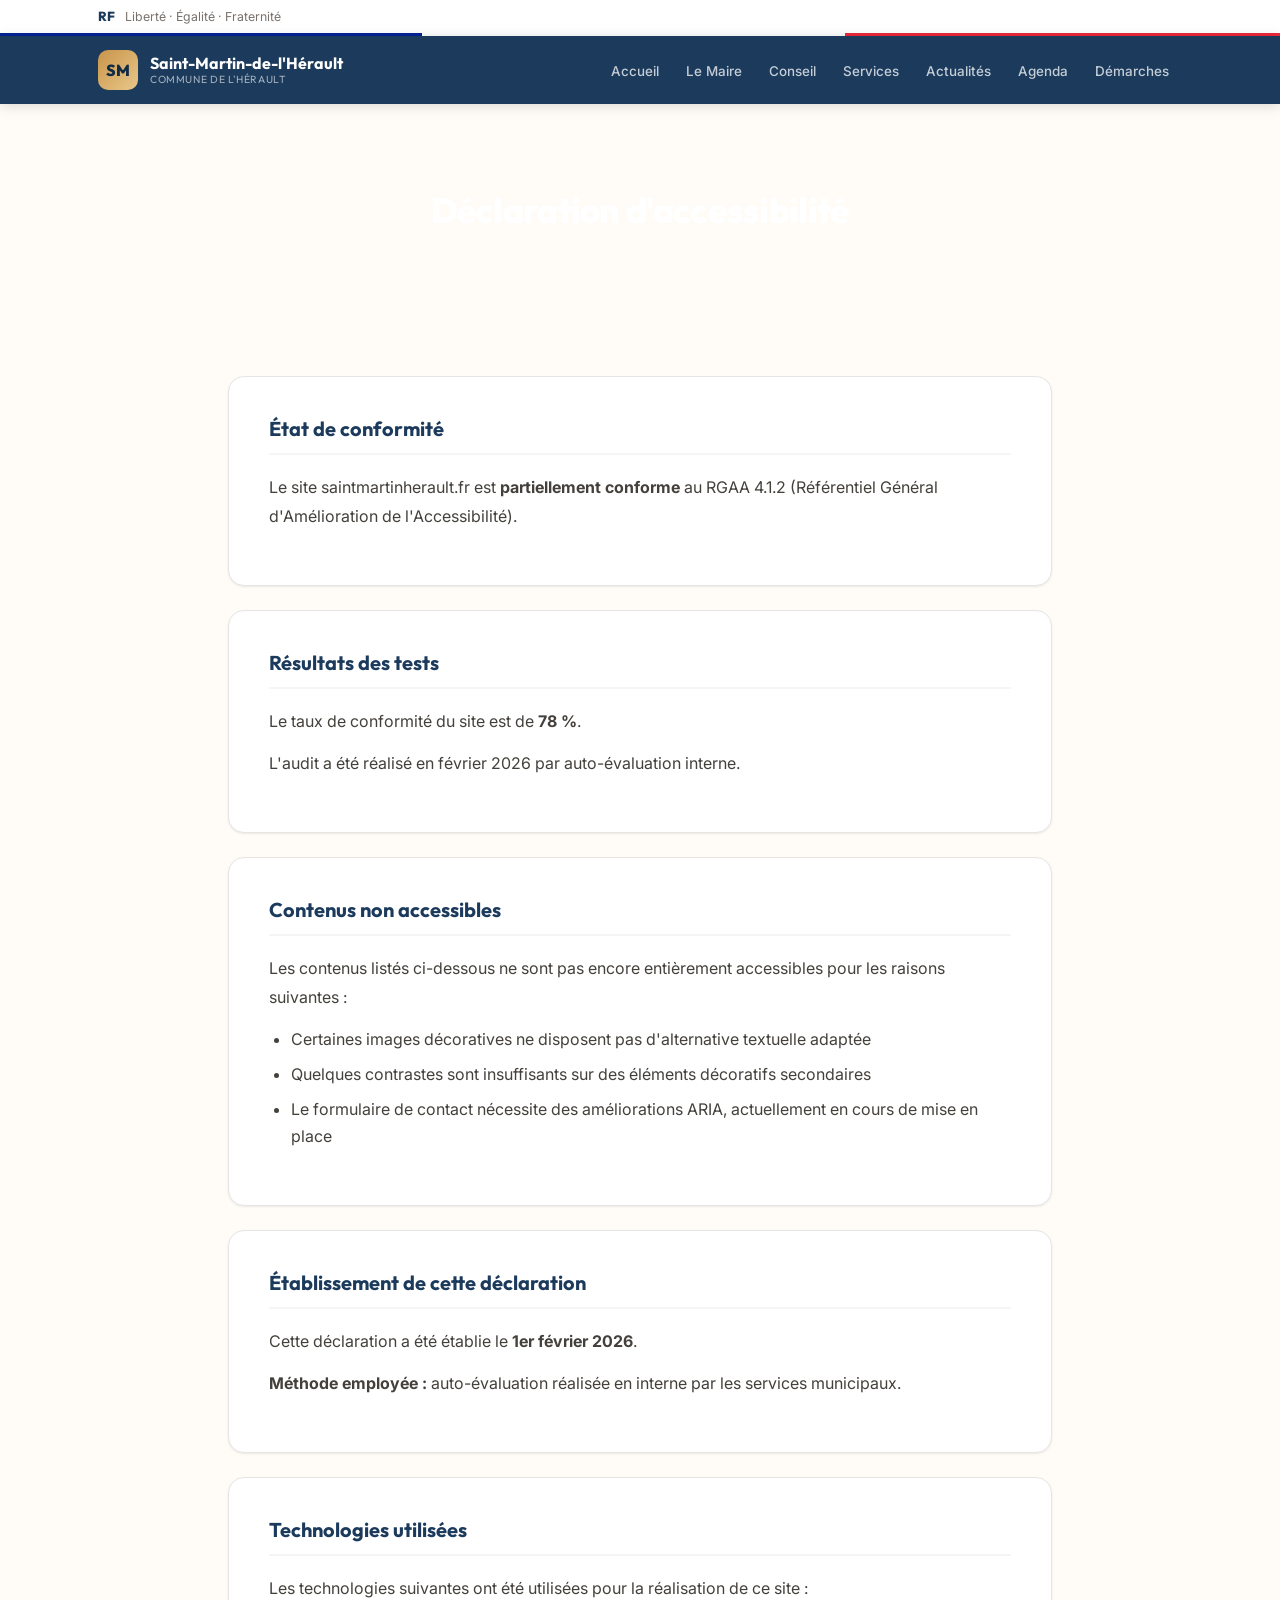
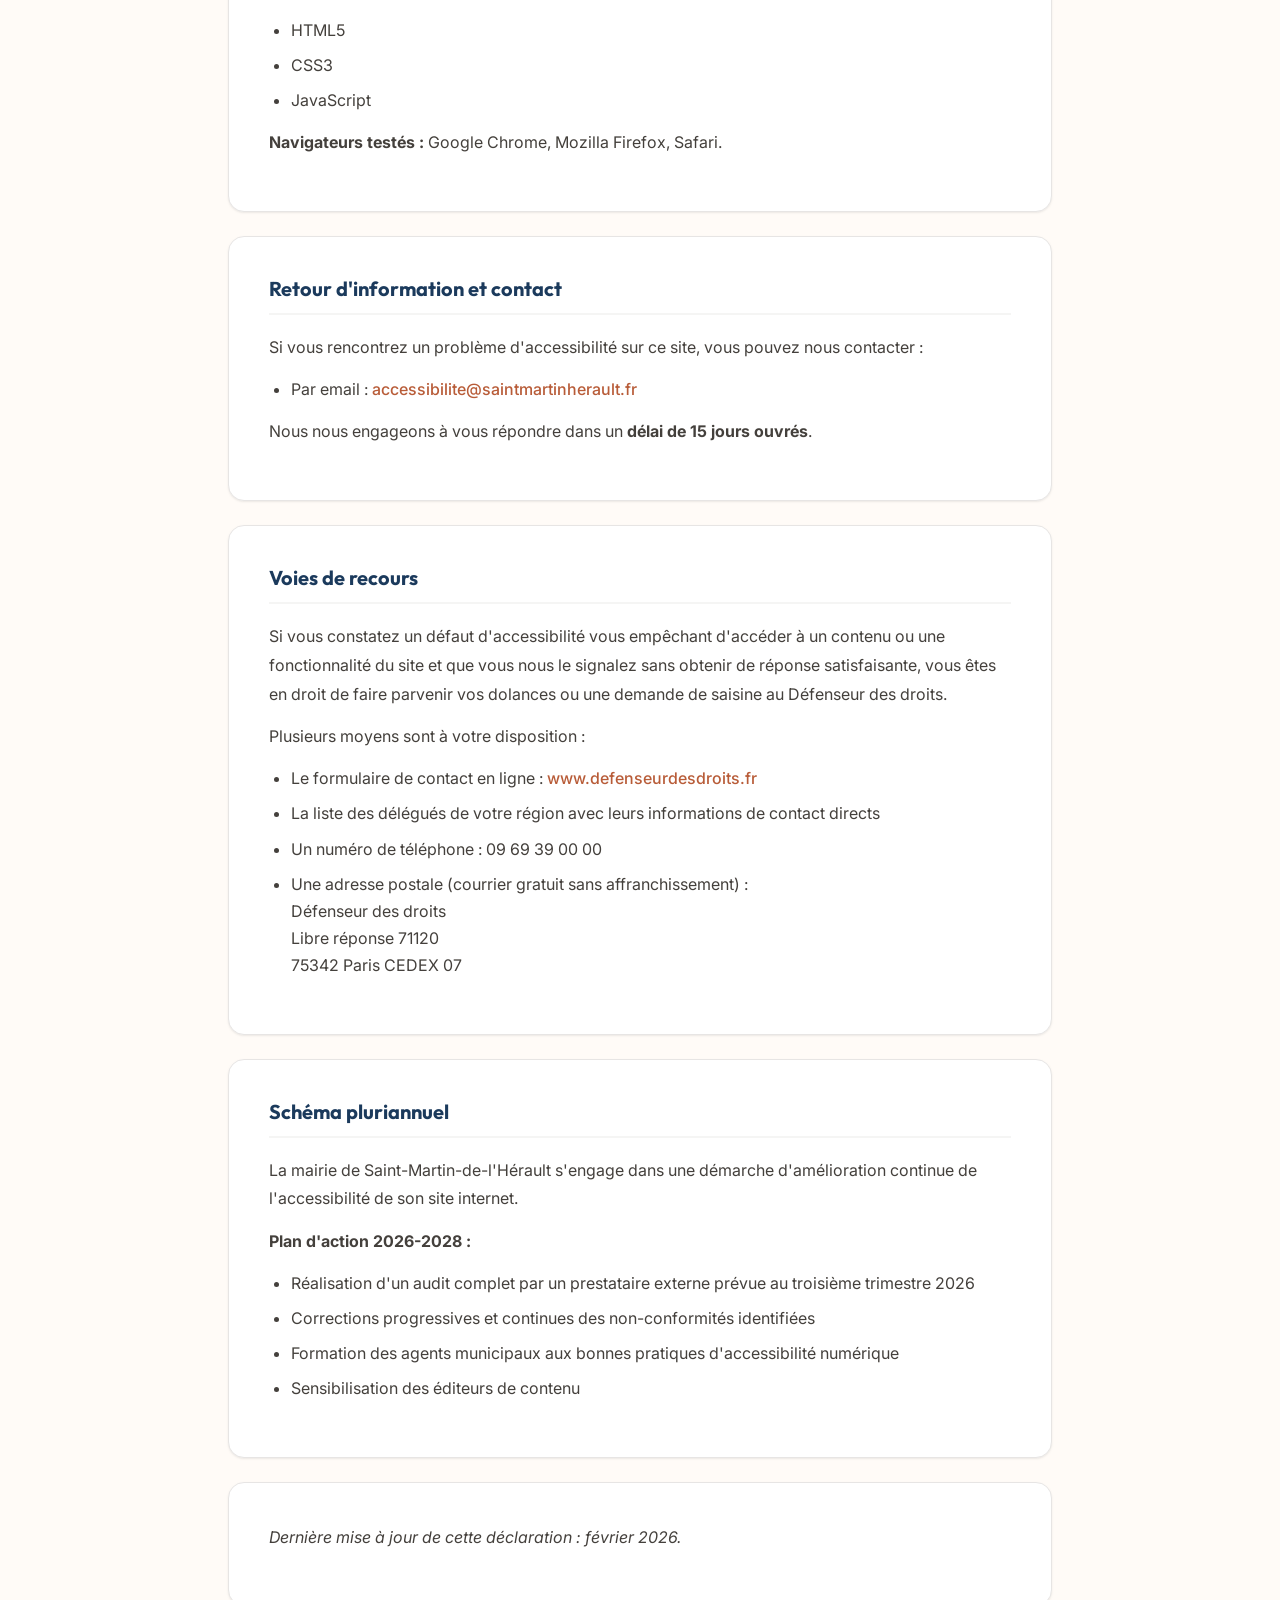
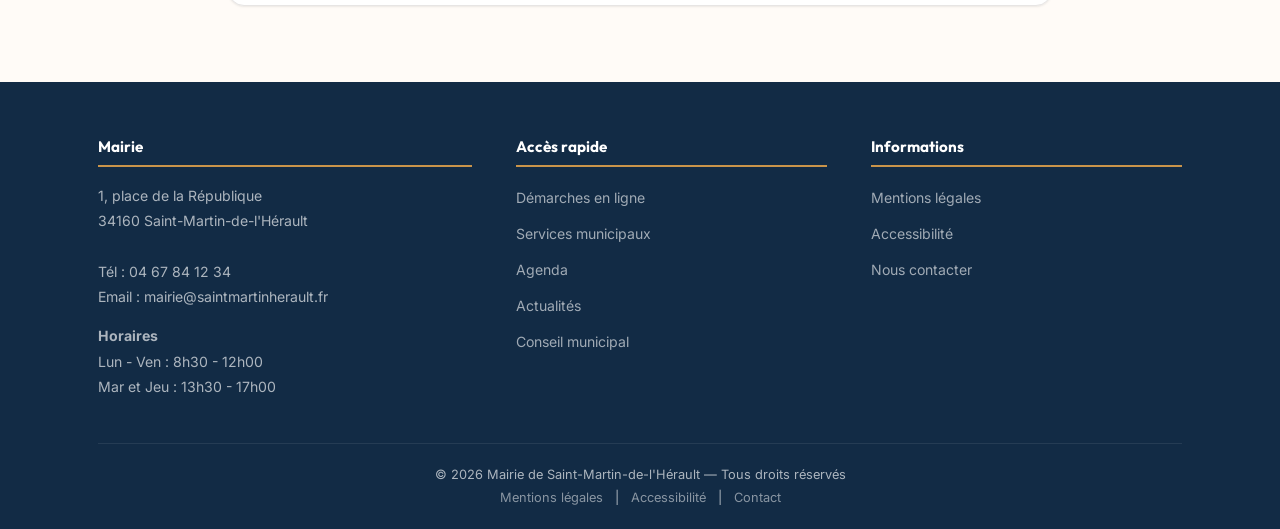
==== commit 01f432db: "update accessibilite page" ====
--- a/accessibilite.html
+++ b/accessibilite.html
@@ -1 +1 @@
-<!DOCTYPE html><html lang="fr"><head><meta charset="UTF-8"><meta name="viewport" content="width=device-width, initial-scale=1.0"><title>D&eacute;claration d'accessibilit&eacute; &mdash; Mairie de Saint-Martin-de-l'H&eacute;rault</title><meta name="description" content="D&eacute;claration d'accessibilit&eacute; du site de la mairie de Saint-Martin-de-l'H&eacute;rault, conformit&eacute; RGAA 4.1.2"><link rel="preconnect" href="https://fonts.googleapis.com"><link rel="preconnect" href="https://fonts.gstatic.com" crossorigin><link rel="stylesheet" href="https://fonts.googleapis.com/css2?family=Inter:wght@400;500;600;700&family=Outfit:wght@600;700;800&display=swap"><link rel="stylesheet" href="styles.css"></head><body><a href="#contenu" class="skip-link">Aller au contenu principal</a><div class="bandeau-rf"><div class="container"><span class="rf-logo">RF</span><span class="rf-devise">Libert&eacute; &middot; &Eacute;galit&eacute; &middot; Fraternit&eacute;</span></div></div><header class="site-header" role="banner"><div class="header-main"><div class="site-identity"><div class="blason">SM</div><h1>Saint-Martin-de-l'H&eacute;rault<small>Commune de l'H&eacute;rault &middot; 1&nbsp;823 habitants</small></h1></div><button class="nav-toggle" aria-label="Menu" aria-expanded="false">&#9776;</button><nav class="nav-main" role="navigation" aria-label="Navigation principale"><ul><li><a href="index.html">Accueil</a></li><li><a href="mot-du-maire.html">Le Maire</a></li><li><a href="conseil-municipal.html">Conseil</a></li><li><a href="services.html">Services</a></li><li><a href="actualites.html">Actualit&eacute;s</a></li><li><a href="agenda.html">Agenda</a></li><li><a href="demarches.html">D&eacute;marches</a></li></ul></nav></div></header><div class="page-banner banner-medium"><div class="container"><nav class="breadcrumb" aria-label="Fil d'Ariane"><ol><li><a href="index.html">Accueil</a></li><li>D&eacute;claration d'accessibilit&eacute;</li></ol></nav><h1>D&eacute;claration d'accessibilit&eacute;</h1></div></div><main id="contenu" role="main" tabindex="-1"><section class="section section-white"><div class="container container-narrow"><div class="content-block"><p class="lead">La mairie de Saint-Martin-de-l'H&eacute;rault s'engage &agrave; rendre son site internet accessible conform&eacute;ment au r&eacute;f&eacute;rentiel g&eacute;n&eacute;ral d'am&eacute;lioration de l'accessibilit&eacute; (RGAA).</p><p>Cette d&eacute;claration d'accessibilit&eacute; s'applique au site <strong>www.saintmartinherault.fr</strong>.</p></div><div class="content-block"><h2>Ãtat de conformit&eacute;</h2><p>Le site <strong>www.saintmartinherault.fr</strong> est <strong>partiellement conforme</strong> avec le r&eacute;f&eacute;rentiel g&eacute;n&eacute;ral d'am&eacute;lioration de l'accessibilit&eacute; (RGAA) version 4.1.2 en raison des non-conformit&eacute;s et des d&eacute;rogations &eacute;num&eacute;r&eacute;es ci-dessous.</p></div><div class="content-block"><h2>R&eacute;sultats des tests</h2><p>L'audit de conformit&eacute; r&eacute;alis&eacute; en f&eacute;vrier 2026 par la commune r&eacute;v&egrave;le que&nbsp;:</p><ul><li><strong>78&nbsp;%</strong> des crit&egrave;res RGAA sont respect&eacute;s</li><li>Le taux moyen de conformit&eacute; du service en ligne s'&eacute;l&egrave;ve &agrave; <strong>78&nbsp;%</strong></li></ul></div><div class="content-block"><h2>Contenus non accessibles</h2><h3>Non-conformit&eacute;s</h3><p>Les non-conformit&eacute;s identifi&eacute;es sont les suivantes&nbsp;:</p><ul><li>Certaines images n'ont pas d'alternative textuelle pertinente ou sont d&eacute;coratives sans attribut <code>alt</code> vide</li><li>Quelques contrastes de couleurs entre texte et arri&egrave;re-plan ne sont pas suffisants, notamment sur certains boutons et &eacute;l&eacute;ments interactifs</li><li>Certains documents PDF mis en ligne ne sont pas totalement accessibles</li><li>Quelques formulaires ne disposent pas d'&eacute;tiquettes explicites pour tous les champs</li></ul><h3>Contenus non soumis &agrave; l'obligation d'accessibilit&eacute;</h3><p>Les contenus suivants sont exempt&eacute;s de l'obligation d'accessibilit&eacute;&nbsp;:</p><ul><li>Documents bureautiques publi&eacute;s avant le 23 septembre 2018</li><li>Contenus de tiers non produits ni financ&eacute;s par la commune et non sous son contr&ocirc;le</li></ul></div><div class="content-block"><h2>&Eacute;tablissement de cette d&eacute;claration d'accessibilit&eacute;</h2><p>Cette d&eacute;claration a &eacute;t&eacute; &eacute;tablie le <strong>15 f&eacute;vrier 2026</strong>.</p><h3>Technologies utilis&eacute;es pour la r&eacute;alisation du site</h3><ul><li>HTML5</li><li>CSS3</li><li>JavaScript</li></ul><h3>Environnement de test</h3><p>Les v&eacute;rifications de restitution de contenus ont &eacute;t&eacute; r&eacute;alis&eacute;es sur la base de la combinaison fournie par la base de r&eacute;f&eacute;rence RGAA, avec les versions suivantes&nbsp;:</p><ul><li>Navigateur Firefox version 122 avec le lecteur d'&eacute;cran NVDA version 2026.1</li><li>Navigateur Chrome version 121 avec le lecteur d'&eacute;cran JAWS version 2026</li><li>Navigateur Safari version 17 avec le lecteur d'&eacute;cran VoiceOver sous macOS Sonoma</li></ul><h3>Outils pour &eacute;valuer l'accessibilit&eacute;</h3><ul><li>Extension browser Axe DevTools</li><li>Extension browser Wave</li><li>Colour Contrast Analyser</li><li>Validateur HTML du W3C</li></ul><h3>Pages du site ayant fait l'objet de la v&eacute;rification de conformit&eacute;</h3><ul><li>Page d'accueil</li><li>Mentions l&eacute;gales</li><li>D&eacute;marches en ligne</li><li>Actualit&eacute;s</li><li>Agenda</li><li>Contact</li><li>Services municipaux</li><li>Conseil municipal</li></ul></div><div class="content-block"><h2>Retour d'information et contact</h2><p>Si vous n'arrivez pas &agrave; acc&eacute;der &agrave; un contenu ou &agrave; un service, vous pouvez contacter le responsable du site internet pour &ecirc;tre orient&eacute; vers une alternative accessible ou obtenir le contenu sous une autre forme.</p><ul><li>Envoyer un message &agrave; l'adresse&nbsp;: <a href="mailto:accessibilite@saintmartinherault.fr">accessibilite@saintmartinherault.fr</a></li><li>Contacter la mairie par t&eacute;l&eacute;phone&nbsp;: 04 67 84 12 34</li><li>&Eacute;crire &agrave; l'adresse&nbsp;: Mairie de Saint-Martin-de-l'H&eacute;rault, 1 place de la R&eacute;publique, 34160 Saint-Martin-de-l'H&eacute;rault</li></ul><p>Nous nous effor&ccedil;ons de r&eacute;pondre &agrave; votre demande dans un d&eacute;lai de <strong>15 jours ouvrables</strong>.</p></div><div class="content-block"><h2>Voies de recours</h2><p>Cette proc&eacute;dure est &agrave; utiliser dans le cas suivant&nbsp;: vous avez signal&eacute; au responsable du site internet un d&eacute;faut d'accessibilit&eacute; qui vous emp&ecirc;che d'acc&eacute;der &agrave; un contenu ou &agrave; un des services du portail et vous n'avez pas obtenu de r&eacute;ponse satisfaisante.</p><p>Vous pouvez&nbsp;:</p><ul><li>&Eacute;crire un message au <a href="https://formulaire.defenseurdesdroits.fr/" target="_blank" rel="noopener noreferrer">D&eacute;fenseur des droits</a></li><li>Contacter le <a href="https://www.defenseurdesdroits.fr/saisir/delegues" target="_blank" rel="noopener noreferrer">d&eacute;l&eacute;gu&eacute; du D&eacute;fenseur des droits dans votre r&eacute;gion</a></li><li>Envoyer un courrier par la poste (gratuit, ne pas mettre de timbre)&nbsp;:<br><strong>D&eacute;fenseur des droits</strong><br>Libre r&eacute;ponse 71120<br>75342 Paris CEDEX 07</li></ul></div><div class="content-block"><h2>Sch&eacute;ma pluriannuel de mise en accessibilit&eacute;</h2><p>La mairie de Saint-Martin-de-l'H&eacute;rault a adopt&eacute; un sch&eacute;ma pluriannuel de mise en accessibilit&eacute; couvrant la p&eacute;riode <strong>2026-2028</strong>.</p><p>Les actions pr&eacute;vues dans ce sch&eacute;ma comprennent notamment&nbsp;:</p><ul><li>La formation des agents en charge de la publication de contenus web</li><li>L'am&eacute;lioration progressive des contrastes et de la lisibilit&eacute;</li><li>L'ajout d'alternatives textuelles pour toutes les images</li><li>La mise en conformit&eacute; des documents PDF publi&eacute;s</li><li>L'optimisation de la navigation au clavier</li><li>La r&eacute;alisation d'audits r&eacute;guliers de conformit&eacute;</li></ul></div><div class="content-block"><p><em>Derni&egrave;re mise &agrave; jour de cette d&eacute;claration&nbsp;: 15 f&eacute;vrier 2026</em></p></div></div></section></main><footer class="site-footer" role="contentinfo"><div class="container"><div class="footer-grid"><div class="footer-col"><h4>Mairie</h4><p>1, place de la R&eacute;publique<br>34160 Saint-Martin-de-l'H&eacute;rault<br><br>T&eacute;l&nbsp;: 04 67 84 12 34<br>Fax&nbsp;: 04 67 84 12 35<br>Email&nbsp;: mairie@saintmartinherault.fr</p><p style="margin-top:16px;"><strong>Horaires d'ouverture</strong><br>Lundi - Vendredi&nbsp;: 8h30 - 12h00<br>Mardi et Jeudi&nbsp;: 13h30 - 17h00</p></div><div class="footer-col"><h4>Acc&egrave;s rapide</h4><ul><li><a href="demarches.html">&rarr; D&eacute;marches en ligne</a></li><li><a href="services.html">&rarr; Services municipaux</a></li><li><a href="agenda.html">&rarr; Agenda</a></li><li><a href="actualites.html">&rarr; Actualit&eacute;s</a></li><li><a href="conseil-municipal.html">&rarr; Conseil municipal</a></li></ul></div><div class="footer-col"><h4>Informations</h4><ul><li><a href="mentions-legales.html">&rarr; Mentions l&eacute;gales</a></li><li><a href="accessibilite.html">&rarr; Accessibilit&eacute;</a></li><li><a href="demarches.html#contact">&rarr; Nous contacter</a></li></ul></div></div><div class="footer-bottom"><p>&copy; 2026 Mairie de Saint-Martin-de-l'H&eacute;rault &mdash; Tous droits r&eacute;serv&eacute;s</p><p><a href="mentions-legales.html">Mentions l&eacute;gales</a> | <a href="accessibilite.html">Accessibilit&eacute;</a> | <a href="demarches.html#contact">Contact</a></p></div></div></footer><script src="main.js"></script></body></html>+<!DOCTYPE html><html lang="fr"><head><meta charset="UTF-8"><meta name="viewport" content="width=device-width, initial-scale=1.0"><title>Accessibilit&eacute; | Mairie de Saint-Martin-de-l'H&eacute;rault</title><link rel="stylesheet" href="styles.css"></head><body><a href="#contenu" class="skip-link">Aller au contenu principal</a><div class="bandeau-rf"><div class="container"><span class="rf-logo">RF</span> <span class="rf-devise">Libert&eacute; &middot; &Eacute;galit&eacute; &middot; Fraternit&eacute;</span></div></div><header class="site-header" role="banner"><div class="header-main"><div class="site-identity"><div class="blason">SM</div><h1>Saint-Martin-de-l'H&eacute;rault<small>Commune de l'H&eacute;rault</small></h1></div><button class="nav-toggle" aria-label="Menu" aria-expanded="false">&#9776;</button><nav class="nav-main" role="navigation" aria-label="Navigation principale"><ul><li><a href="index.html">Accueil</a></li><li><a href="mot-du-maire.html">Le Maire</a></li><li><a href="conseil-municipal.html">Conseil</a></li><li><a href="services.html">Services</a></li><li><a href="actualites.html">Actualit&eacute;s</a></li><li><a href="agenda.html">Agenda</a></li><li><a href="demarches.html">D&eacute;marches</a></li></ul></nav></div></header><main id="contenu"><div class="page-banner" style="background-image: url('https://images.unsplash.com/photo-1589829545856-d10d557cf95f?w=1400&q=80');"><div class="banner-content"><h2>D&eacute;claration d'accessibilit&eacute;</h2></div></div><div class="page-content"><div class="container"><div class="content-block"><h3>&Eacute;tat de conformit&eacute;</h3><p>Le site saintmartinherault.fr est <strong>partiellement conforme</strong> au RGAA 4.1.2 (R&eacute;f&eacute;rentiel G&eacute;n&eacute;ral d'Am&eacute;lioration de l'Accessibilit&eacute;).</p></div><div class="content-block"><h3>R&eacute;sultats des tests</h3><p>Le taux de conformit&eacute; du site est de <strong>78&nbsp;%</strong>.</p><p>L'audit a &eacute;t&eacute; r&eacute;alis&eacute; en f&eacute;vrier 2026 par auto-&eacute;valuation interne.</p></div><div class="content-block"><h3>Contenus non accessibles</h3><p>Les contenus list&eacute;s ci-dessous ne sont pas encore enti&egrave;rement accessibles pour les raisons suivantes&nbsp;:</p><ul><li>Certaines images d&eacute;coratives ne disposent pas d'alternative textuelle adapt&eacute;e</li><li>Quelques contrastes sont insuffisants sur des &eacute;l&eacute;ments d&eacute;coratifs secondaires</li><li>Le formulaire de contact n&eacute;cessite des am&eacute;liorations ARIA, actuellement en cours de mise en place</li></ul></div><div class="content-block"><h3>&Eacute;tablissement de cette d&eacute;claration</h3><p>Cette d&eacute;claration a &eacute;t&eacute; &eacute;tablie le <strong>1er f&eacute;vrier 2026</strong>.</p><p><strong>M&eacute;thode employ&eacute;e&nbsp;:</strong> auto-&eacute;valuation r&eacute;alis&eacute;e en interne par les services municipaux.</p></div><div class="content-block"><h3>Technologies utilis&eacute;es</h3><p>Les technologies suivantes ont &eacute;t&eacute; utilis&eacute;es pour la r&eacute;alisation de ce site&nbsp;:</p><ul><li>HTML5</li><li>CSS3</li><li>JavaScript</li></ul><p><strong>Navigateurs test&eacute;s&nbsp;:</strong> Google Chrome, Mozilla Firefox, Safari.</p></div><div class="content-block"><h3>Retour d'information et contact</h3><p>Si vous rencontrez un probl&egrave;me d'accessibilit&eacute; sur ce site, vous pouvez nous contacter&nbsp;:</p><ul><li>Par email&nbsp;: <a href="mailto:accessibilite@saintmartinherault.fr">accessibilite@saintmartinherault.fr</a></li></ul><p>Nous nous engageons &agrave; vous r&eacute;pondre dans un <strong>d&eacute;lai de 15 jours ouvr&eacute;s</strong>.</p></div><div class="content-block"><h3>Voies de recours</h3><p>Si vous constatez un d&eacute;faut d'accessibilit&eacute; vous emp&ecirc;chant d'acc&eacute;der &agrave; un contenu ou une fonctionnalit&eacute; du site et que vous nous le signalez sans obtenir de r&eacute;ponse satisfaisante, vous &ecirc;tes en droit de faire parvenir vos dolances ou une demande de saisine au D&eacute;fenseur des droits.</p><p>Plusieurs moyens sont &agrave; votre disposition&nbsp;:</p><ul><li>Le formulaire de contact en ligne&nbsp;: <a href="https://www.defenseurdesdroits.fr" target="_blank" rel="noopener">www.defenseurdesdroits.fr</a></li><li>La liste des d&eacute;l&eacute;gu&eacute;s de votre r&eacute;gion avec leurs informations de contact directs</li><li>Un num&eacute;ro de t&eacute;l&eacute;phone&nbsp;: 09 69 39 00 00</li><li>Une adresse postale (courrier gratuit sans affranchissement)&nbsp;:<br>D&eacute;fenseur des droits<br>Libre r&eacute;ponse 71120<br>75342 Paris CEDEX 07</li></ul></div><div class="content-block"><h3>Sch&eacute;ma pluriannuel</h3><p>La mairie de Saint-Martin-de-l'H&eacute;rault s'engage dans une d&eacute;marche d'am&eacute;lioration continue de l'accessibilit&eacute; de son site internet.</p><p><strong>Plan d'action 2026-2028&nbsp;:</strong></p><ul><li>R&eacute;alisation d'un audit complet par un prestataire externe pr&eacute;vue au troisi&egrave;me trimestre 2026</li><li>Corrections progressives et continues des non-conformit&eacute;s identifi&eacute;es</li><li>Formation des agents municipaux aux bonnes pratiques d'accessibilit&eacute; num&eacute;rique</li><li>Sensibilisation des &eacute;diteurs de contenu</li></ul></div><div class="content-block"><p><em>Derni&egrave;re mise &agrave; jour de cette d&eacute;claration&nbsp;: f&eacute;vrier 2026.</em></p></div></div></div></main><footer class="site-footer" role="contentinfo"><div class="container"><div class="footer-grid"><div class="footer-col"><h4>Mairie</h4><p>1, place de la R&eacute;publique<br>34160 Saint-Martin-de-l'H&eacute;rault<br><br>T&eacute;l&nbsp;: 04 67 84 12 34<br>Email&nbsp;: mairie@saintmartinherault.fr</p><p style="margin-top:14px"><strong>Horaires</strong><br>Lun - Ven&nbsp;: 8h30 - 12h00<br>Mar et Jeu&nbsp;: 13h30 - 17h00</p></div><div class="footer-col"><h4>Acc&egrave;s rapide</h4><ul><li><a href="demarches.html">D&eacute;marches en ligne</a></li><li><a href="services.html">Services municipaux</a></li><li><a href="agenda.html">Agenda</a></li><li><a href="actualites.html">Actualit&eacute;s</a></li><li><a href="conseil-municipal.html">Conseil municipal</a></li></ul></div><div class="footer-col"><h4>Informations</h4><ul><li><a href="mentions-legales.html">Mentions l&eacute;gales</a></li><li><a href="accessibilite.html">Accessibilit&eacute;</a></li><li><a href="demarches.html#contact">Nous contacter</a></li></ul></div></div><div class="footer-bottom"><p>&copy; 2026 Mairie de Saint-Martin-de-l'H&eacute;rault &mdash; Tous droits r&eacute;serv&eacute;s</p><p><a href="mentions-legales.html">Mentions l&eacute;gales</a> | <a href="accessibilite.html">Accessibilit&eacute;</a> | <a href="demarches.html#contact">Contact</a></p></div></div></footer><script src="main.js"></script></body></html>
--- a/styles.css
+++ b/styles.css
@@ -1,716 +1,306 @@
 /* ============================================
    MAIRIE DE SAINT-MARTIN-DE-L'HÃRAULT
-   Site web institutionnel - Design moderne 2026
-   Google Fonts: Inter + Outfit
+   Design v3 â Chaleureux & MÃ©diterranÃ©en
    ============================================ */
-
-/* === VARIABLES & RESET === */
+@import url('https://fonts.googleapis.com/css2?family=Inter:wght@400;500;600;700&family=Outfit:wght@600;700;800&display=swap');
+
 :root {
-  --bleu-primary: #1B3A5C;
-  --bleu-dark: #0F2440;
+  --bleu: #1B3A5C;
+  --bleu-dark: #122B45;
   --bleu-light: #2C5F8A;
-  --bleu-accent: #3B82F6;
-  --bleu-soft: #DBEAFE;
-  --bleu-glass: rgba(27, 58, 92, 0.06);
-  --gris-50: #F8FAFC;
-  --gris-100: #F1F5F9;
-  --gris-200: #E2E8F0;
-  --gris-300: #CBD5E1;
-  --gris-400: #94A3B8;
-  --gris-500: #64748B;
-  --gris-600: #475569;
-  --gris-700: #334155;
-  --gris-800: #1E293B;
-  --gris-900: #0F172A;
+  --bleu-accent: #3478B2;
+  --bleu-soft: #E8F0F8;
+
+  --terre: #B85C38;
+  --terre-light: #D4865E;
+  --terre-soft: #FAF0EA;
+  --ocre: #C9944A;
+  --ocre-light: #E8C88A;
+  --ocre-soft: #FDF6EC;
+  --olive: #6B7F4E;
+  --olive-soft: #F0F3EC;
+
+  --warm-50: #FFFBF7;
+  --warm-100: #FFF7F0;
+  --warm-200: #FCEEE0;
+  --gris-50: #FAFAF9;
+  --gris-100: #F5F5F4;
+  --gris-200: #E7E5E4;
+  --gris-300: #D6D3D1;
+  --gris-400: #A8A29E;
+  --gris-500: #78716C;
+  --gris-600: #57534E;
+  --gris-700: #44403C;
+  --gris-800: #292524;
+  --gris-900: #1C1917;
   --blanc: #FFFFFF;
-  --rouge-alerte: #EF4444;
-  --vert-succes: #10B981;
-  --or-accent: #C9A84C;
-  --or-light: #F5E6B8;
-  --font-body: 'Inter', system-ui, -apple-system, sans-serif;
-  --font-heading: 'Outfit', system-ui, -apple-system, sans-serif;
-  --max-width: 1200px;
-  --header-height: 72px;
-  --transition: 0.3s cubic-bezier(0.4, 0, 0.2, 1);
-  --transition-bounce: 0.4s cubic-bezier(0.34, 1.56, 0.64, 1);
-  --shadow-xs: 0 1px 2px rgba(0,0,0,0.04);
-  --shadow-sm: 0 2px 8px rgba(0,0,0,0.06);
-  --shadow-md: 0 4px 16px rgba(0,0,0,0.08);
-  --shadow-lg: 0 8px 32px rgba(0,0,0,0.10);
-  --shadow-xl: 0 16px 48px rgba(0,0,0,0.12);
-  --shadow-glow: 0 0 40px rgba(59,130,246,0.15);
-  --glass-bg: rgba(255,255,255,0.7);
-  --glass-border: rgba(255,255,255,0.3);
-  --glass-blur: 12px;
-  --radius: 12px;
-  --radius-lg: 20px;
-  --radius-xl: 28px;
-}
-
-*, *::before, *::after {
-  margin: 0; padding: 0; box-sizing: border-box;
-}
-
-html {
-  scroll-behavior: smooth;
-  font-size: 16px;
-}
-
-body {
-  font-family: var(--font-body);
-  color: var(--gris-700);
-  background: var(--gris-50);
-  line-height: 1.7;
-  min-height: 100vh;
-  display: flex;
-  flex-direction: column;
-  -webkit-font-smoothing: antialiased;
-  -moz-osx-font-smoothing: grayscale;
-}
-
-main { flex: 1; }
-
-a { color: var(--bleu-accent); text-decoration: none; transition: color var(--transition); }
-a:hover, a:focus { color: var(--bleu-primary); }
-
-img { max-width: 100%; height: auto; display: block; }
-
-h1, h2, h3, h4, h5 {
-  font-family: var(--font-heading);
-  color: var(--bleu-primary);
-  line-height: 1.25;
-  font-weight: 700;
-}
-
-/* === SKIP LINK === */
-.skip-link {
-  position: absolute; top: -100%; left: 50%; transform: translateX(-50%);
-  background: var(--bleu-primary); color: var(--blanc); padding: 12px 24px;
-  border-radius: 0 0 var(--radius) var(--radius); z-index: 10000;
-  font-weight: 600; font-size: 0.9rem;
-}
-.skip-link:focus { top: 0; text-decoration: none; color: var(--blanc); }
-
-/* === BANDEAU RÃPUBLIQUE === */
-.bandeau-rf {
-  background: var(--blanc);
-  border-bottom: 3px solid;
-  border-image: linear-gradient(90deg, #002395, #FFFFFF, #ED2939) 1;
-  padding: 6px 0;
-}
-.bandeau-rf .container {
-  display: flex; align-items: center; gap: 12px; font-size: 0.78rem; color: var(--gris-500);
-}
-.bandeau-rf .rf-logo {
-  font-weight: 800; color: var(--bleu-primary); font-size: 0.85rem;
-  letter-spacing: 0.04em; font-family: var(--font-heading);
-}
-.bandeau-rf .rf-devise { font-style: italic; }
-
-/* === HEADER (glassmorphism) === */
-.site-header {
-  background: rgba(15, 36, 64, 0.92);
-  backdrop-filter: blur(20px);
-  -webkit-backdrop-filter: blur(20px);
-  color: var(--blanc);
-  position: sticky; top: 0; z-index: 1000;
-  border-bottom: 1px solid rgba(255,255,255,0.08);
-}
-.header-main {
-  display: flex; align-items: center; justify-content: space-between;
-  padding: 0 32px; height: var(--header-height);
-  max-width: var(--max-width); margin: 0 auto;
-}
-.site-identity { display: flex; align-items: center; gap: 14px; }
-.site-identity .blason {
-  width: 44px; height: 44px;
-  background: linear-gradient(135deg, var(--or-accent), #D4B45A);
-  border-radius: 12px;
-  display: flex; align-items: center; justify-content: center;
-  font-size: 1.1rem; font-weight: 800; color: var(--bleu-dark);
-  font-family: var(--font-heading);
-  box-shadow: 0 2px 8px rgba(201,168,76,0.3);
-  transition: transform var(--transition);
-}
-.site-identity .blason:hover { transform: rotate(-5deg) scale(1.05); }
-.site-identity h1 {
-  font-size: 1.05rem; font-weight: 700; color: var(--blanc);
-  line-height: 1.2; font-family: var(--font-heading);
-}
-.site-identity h1 small {
-  display: block; font-size: 0.68rem; font-weight: 400;
-  opacity: 0.6; letter-spacing: 0.08em; text-transform: uppercase;
-}
-
-/* === NAVIGATION === */
-.nav-main ul {
-  display: flex; list-style: none; gap: 2px;
-}
-.nav-main a {
-  color: rgba(255,255,255,0.75); padding: 8px 14px; border-radius: 10px;
-  font-size: 0.85rem; font-weight: 500; transition: all var(--transition);
-  text-decoration: none; white-space: nowrap; position: relative;
-}
-.nav-main a:hover, .nav-main a:focus {
-  background: rgba(255,255,255,0.12); color: var(--blanc); text-decoration: none;
-}
-.nav-main a.active {
-  background: rgba(59,130,246,0.25); color: var(--blanc);
-  box-shadow: inset 0 -2px 0 var(--bleu-accent);
-}
-.nav-toggle {
-  display: none; background: none; border: 1.5px solid rgba(255,255,255,0.3);
-  color: var(--blanc); padding: 8px 12px; border-radius: 10px;
-  cursor: pointer; font-size: 1.1rem; transition: all var(--transition);
-}
-.nav-toggle:hover { background: rgba(255,255,255,0.1); border-color: rgba(255,255,255,0.5); }
-
-/* === CONTAINERS === */
-.container { max-width: var(--max-width); margin: 0 auto; padding: 0 32px; }
-
-/* === WAVE SEPARATOR === */
-.wave-separator {
-  width: 100%; overflow: hidden; line-height: 0; margin-top: -1px;
-}
-.wave-separator svg {
-  display: block; width: 100%; height: 60px;
-}
-.wave-separator.flip { transform: rotate(180deg); margin-top: 0; margin-bottom: -1px; }
-
-/* === HERO (immersive) === */
-.hero {
-  background: linear-gradient(160deg, var(--bleu-dark) 0%, var(--bleu-primary) 30%, var(--bleu-light) 60%, #4A90D9 100%);
-  color: var(--blanc); padding: 100px 0 80px; text-align: center;
-  position: relative; overflow: hidden;
-}
-.hero::before {
-  content: ''; position: absolute; top: -50%; right: -20%; width: 80%;
-  height: 200%; border-radius: 50%;
-  background: radial-gradient(ellipse, rgba(59,130,246,0.15) 0%, transparent 70%);
-  pointer-events: none;
-}
-.hero::after {
-  content: ''; position: absolute; bottom: -30%; left: -10%; width: 60%;
-  height: 150%; border-radius: 50%;
-  background: radial-gradient(ellipse, rgba(201,168,76,0.08) 0%, transparent 70%);
-  pointer-events: none;
-}
-.hero h2 {
-  font-size: 3.2rem; font-weight: 800; color: var(--blanc);
-  margin-bottom: 20px; position: relative;
-  letter-spacing: -0.02em; line-height: 1.1;
-}
-.hero p {
-  font-size: 1.2rem; opacity: 0.85; max-width: 580px; margin: 0 auto 40px;
-  position: relative; font-weight: 400; line-height: 1.7;
-}
-.hero-buttons {
-  display: flex; gap: 16px; justify-content: center; flex-wrap: wrap;
-  position: relative;
-}
+  --rouge: #DC2626;
+  --vert: #16A34A;
+
+  --font-body: 'Inter', system-ui, sans-serif;
+  --font-heading: 'Outfit', system-ui, sans-serif;
+  --max-w: 1140px;
+  --header-h: 68px;
+  --ease: cubic-bezier(.4,0,.2,1);
+  --radius: 10px;
+  --radius-lg: 16px;
+  --shadow-sm: 0 1px 3px rgba(0,0,0,.05), 0 1px 2px rgba(0,0,0,.04);
+  --shadow: 0 4px 16px rgba(0,0,0,.06);
+  --shadow-lg: 0 10px 32px rgba(0,0,0,.08);
+}
+
+*,*::before,*::after{margin:0;padding:0;box-sizing:border-box}
+html{scroll-behavior:smooth;font-size:16px}
+body{font-family:var(--font-body);color:var(--gris-700);background:var(--warm-50);line-height:1.75;min-height:100vh;display:flex;flex-direction:column;-webkit-font-smoothing:antialiased}
+main{flex:1}
+a{color:var(--bleu-accent);text-decoration:none;transition:color .25s var(--ease)}
+a:hover{color:var(--terre)}
+img{max-width:100%;height:auto;display:block}
+h1,h2,h3,h4,h5{font-family:var(--font-heading);color:var(--bleu);line-height:1.2;font-weight:700}
+
+.skip-link{position:absolute;top:-100%;left:50%;transform:translateX(-50%);background:var(--bleu);color:#fff;padding:10px 24px;border-radius:0 0 var(--radius) var(--radius);z-index:10000;font-weight:600;font-size:.9rem}
+.skip-link:focus{top:0;text-decoration:none;color:#fff}
+
+/* === BANDEAU RF === */
+.bandeau-rf{background:#fff;border-bottom:3px solid;border-image:linear-gradient(90deg,#002395 33%,#fff 33% 66%,#ED2939 66%) 1;padding:5px 0}
+.bandeau-rf .container{display:flex;align-items:center;gap:10px;font-size:.77rem;color:var(--gris-500)}
+.bandeau-rf .rf-logo{font-weight:800;color:var(--bleu);font-size:.82rem;font-family:var(--font-heading)}
+
+/* === HEADER === */
+.site-header{background:var(--bleu);color:#fff;position:sticky;top:0;z-index:1000;box-shadow:0 2px 12px rgba(0,0,0,.15)}
+.header-main{display:flex;align-items:center;justify-content:space-between;padding:0 28px;height:var(--header-h);max-width:var(--max-w);margin:0 auto}
+.site-identity{display:flex;align-items:center;gap:12px}
+.site-identity .blason{width:40px;height:40px;background:linear-gradient(135deg,var(--ocre),var(--ocre-light));border-radius:10px;display:flex;align-items:center;justify-content:center;font-size:1rem;font-weight:800;color:var(--bleu-dark);font-family:var(--font-heading)}
+.site-identity h1{font-size:1rem;font-weight:700;color:#fff;line-height:1.2}
+.site-identity h1 small{display:block;font-size:.65rem;font-weight:400;opacity:.6;letter-spacing:.06em;text-transform:uppercase;margin-top:1px}
+
+.nav-main ul{display:flex;list-style:none;gap:1px}
+.nav-main a{color:rgba(255,255,255,.75);padding:7px 13px;border-radius:8px;font-size:.84rem;font-weight:500;transition:all .25s var(--ease);text-decoration:none;white-space:nowrap}
+.nav-main a:hover,.nav-main a:focus{background:rgba(255,255,255,.12);color:#fff;text-decoration:none}
+.nav-main a.active{background:rgba(255,255,255,.15);color:#fff}
+.nav-toggle{display:none;background:none;border:1.5px solid rgba(255,255,255,.35);color:#fff;padding:7px 11px;border-radius:8px;cursor:pointer;font-size:1.1rem;transition:all .25s var(--ease)}
+.nav-toggle:hover{background:rgba(255,255,255,.1)}
+
+.container{max-width:var(--max-w);margin:0 auto;padding:0 28px}
+
+/* === HERO === */
+.hero{position:relative;color:#fff;padding:0;min-height:480px;display:flex;align-items:center;overflow:hidden}
+.hero-bg{position:absolute;inset:0;background-size:cover;background-position:center;z-index:0}
+.hero-bg::after{content:'';position:absolute;inset:0;background:linear-gradient(135deg,rgba(18,43,69,.82) 0%,rgba(27,58,92,.65) 40%,rgba(44,95,138,.5) 100%)}
+.hero-content{position:relative;z-index:1;padding:80px 0;width:100%;text-align:center}
+.hero h2{font-size:2.8rem;font-weight:800;color:#fff;margin-bottom:16px;letter-spacing:-.02em;text-shadow:0 2px 20px rgba(0,0,0,.2)}
+.hero p{font-size:1.15rem;opacity:.9;max-width:560px;margin:0 auto 36px;line-height:1.7}
+.hero-buttons{display:flex;gap:14px;justify-content:center;flex-wrap:wrap}
 
 /* === BOUTONS === */
-.btn {
-  display: inline-flex; align-items: center; gap: 8px;
-  padding: 14px 32px; border-radius: 14px; font-weight: 600;
-  font-size: 0.92rem; cursor: pointer; transition: all var(--transition);
-  border: 2px solid transparent; text-decoration: none;
-  font-family: var(--font-body); letter-spacing: 0.01em;
-}
-.btn:hover {
-  text-decoration: none; transform: translateY(-3px);
-  box-shadow: var(--shadow-lg);
-}
-.btn:active { transform: translateY(-1px); }
-.btn-primary {
-  background: linear-gradient(135deg, var(--or-accent), #D4B45A);
-  color: var(--bleu-dark); border-color: transparent;
-  box-shadow: 0 4px 16px rgba(201,168,76,0.3);
-}
-.btn-primary:hover {
-  background: linear-gradient(135deg, #D4B45A, var(--or-accent));
-  color: var(--bleu-dark); box-shadow: 0 8px 24px rgba(201,168,76,0.4);
-}
-.btn-outline {
-  background: rgba(255,255,255,0.08); color: var(--blanc);
-  border-color: rgba(255,255,255,0.3);
-  backdrop-filter: blur(8px);
-}
-.btn-outline:hover {
-  background: rgba(255,255,255,0.15); color: var(--blanc);
-  border-color: rgba(255,255,255,0.6);
-}
-.btn-secondary {
-  background: linear-gradient(135deg, var(--bleu-accent), #2563EB);
-  color: var(--blanc);
-  box-shadow: 0 4px 12px rgba(59,130,246,0.3);
-}
-.btn-secondary:hover {
-  box-shadow: 0 8px 24px rgba(59,130,246,0.4); color: var(--blanc);
-}
+.btn{display:inline-flex;align-items:center;gap:8px;padding:13px 28px;border-radius:10px;font-weight:600;font-size:.9rem;cursor:pointer;transition:all .3s var(--ease);border:2px solid transparent;text-decoration:none;font-family:var(--font-body)}
+.btn:hover{text-decoration:none;transform:translateY(-2px)}
+.btn-primary{background:var(--terre);color:#fff;border-color:var(--terre);box-shadow:0 4px 12px rgba(184,92,56,.25)}
+.btn-primary:hover{background:var(--terre-light);border-color:var(--terre-light);color:#fff;box-shadow:0 6px 20px rgba(184,92,56,.3)}
+.btn-outline{background:rgba(255,255,255,.1);color:#fff;border-color:rgba(255,255,255,.35);backdrop-filter:blur(6px)}
+.btn-outline:hover{background:rgba(255,255,255,.2);color:#fff;border-color:rgba(255,255,255,.6)}
+.btn-secondary{background:var(--bleu-accent);color:#fff;box-shadow:0 4px 12px rgba(52,120,178,.2)}
+.btn-secondary:hover{background:var(--bleu-light);color:#fff}
+.btn-warm{background:var(--ocre);color:#fff;box-shadow:0 4px 12px rgba(201,148,74,.25)}
+.btn-warm:hover{background:var(--ocre-light);color:var(--gris-800)}
 
 /* === SECTIONS === */
-.section { padding: 80px 0; }
-.section-alt { background: var(--blanc); }
-.section-title {
-  font-size: 2rem; text-align: center; margin-bottom: 12px;
-  font-weight: 800; letter-spacing: -0.02em;
-}
-.section-subtitle {
-  text-align: center; color: var(--gris-500); margin-bottom: 56px;
-  font-size: 1.05rem; max-width: 500px; margin-left: auto; margin-right: auto;
-}
-
-/* === CARTES (glassmorphism) === */
-.cards-grid {
-  display: grid; grid-template-columns: repeat(auto-fill, minmax(300px, 1fr));
-  gap: 28px;
-}
-.card {
-  background: var(--blanc);
-  border-radius: var(--radius-lg);
-  overflow: hidden;
-  box-shadow: var(--shadow-sm);
-  transition: all var(--transition);
-  border: 1px solid var(--gris-200);
-  position: relative;
-}
-.card:hover {
-  box-shadow: var(--shadow-xl);
-  transform: translateY(-6px);
-  border-color: var(--bleu-soft);
-}
-.card::after {
-  content: ''; position: absolute; top: 0; left: 0; right: 0; height: 3px;
-  background: linear-gradient(90deg, var(--bleu-accent), var(--or-accent));
-  opacity: 0; transition: opacity var(--transition);
-}
-.card:hover::after { opacity: 1; }
-.card-icon {
-  width: 56px; height: 56px; border-radius: 16px;
-  background: linear-gradient(135deg, var(--bleu-soft), rgba(59,130,246,0.15));
-  color: var(--bleu-primary); display: flex; align-items: center;
-  justify-content: center; font-size: 1.5rem; margin-bottom: 20px;
-  transition: transform var(--transition-bounce);
-}
-.card:hover .card-icon { transform: scale(1.1) rotate(-3deg); }
-.card-body { padding: 32px; }
-.card-body h3 {
-  font-size: 1.15rem; margin-bottom: 10px; font-weight: 700;
-  letter-spacing: -0.01em;
-}
-.card-body p { color: var(--gris-500); font-size: 0.92rem; line-height: 1.65; }
+.section{padding:72px 0}
+.section-warm{background:var(--warm-100)}
+.section-alt{background:var(--blanc)}
+.section-title{font-size:1.85rem;text-align:center;margin-bottom:10px;font-weight:800;letter-spacing:-.02em}
+.section-subtitle{text-align:center;color:var(--gris-500);margin-bottom:48px;font-size:1rem;max-width:480px;margin-left:auto;margin-right:auto}
+.section-divider{width:48px;height:3px;background:linear-gradient(90deg,var(--terre),var(--ocre));border-radius:3px;margin:0 auto 48px;border:none}
+
+/* === CARDS === */
+.cards-grid{display:grid;grid-template-columns:repeat(auto-fill,minmax(300px,1fr));gap:24px}
+.card{background:var(--blanc);border-radius:var(--radius-lg);overflow:hidden;box-shadow:var(--shadow-sm);transition:all .3s var(--ease);border:1px solid var(--gris-200)}
+.card:hover{box-shadow:var(--shadow-lg);transform:translateY(-4px)}
+.card-icon{width:52px;height:52px;border-radius:14px;display:flex;align-items:center;justify-content:center;font-size:1.4rem;margin-bottom:16px;transition:transform .35s var(--ease)}
+.card-icon.blue{background:var(--bleu-soft);color:var(--bleu)}
+.card-icon.warm{background:var(--terre-soft);color:var(--terre)}
+.card-icon.ocre{background:var(--ocre-soft);color:var(--ocre)}
+.card-icon.olive{background:var(--olive-soft);color:var(--olive)}
+.card:hover .card-icon{transform:scale(1.1)}
+.card-body{padding:28px}
+.card-body h3{font-size:1.1rem;margin-bottom:8px;font-weight:700}
+.card-body p{color:var(--gris-500);font-size:.9rem;line-height:1.65}
+.card-link{display:inline-flex;align-items:center;gap:4px;font-size:.85rem;font-weight:600;color:var(--terre);margin-top:12px;transition:gap .25s var(--ease)}
+.card-link:hover{gap:8px;color:var(--bleu);text-decoration:none}
 
 /* === PAGE INTÃRIEURE === */
-.page-banner {
-  background: linear-gradient(160deg, var(--bleu-dark) 0%, var(--bleu-primary) 40%, var(--bleu-light) 100%);
-  color: var(--blanc); padding: 56px 0; text-align: center;
-  position: relative; overflow: hidden;
-}
-.page-banner::before {
-  content: ''; position: absolute; top: -50%; right: -30%; width: 60%;
-  height: 200%; border-radius: 50%;
-  background: radial-gradient(ellipse, rgba(59,130,246,0.12) 0%, transparent 70%);
-}
-.page-banner h2 {
-  font-size: 2.4rem; color: var(--blanc); margin-bottom: 10px;
-  position: relative; font-weight: 800; letter-spacing: -0.02em;
-}
-.page-banner .breadcrumb {
-  display: flex; gap: 8px; justify-content: center;
-  font-size: 0.88rem; opacity: 0.7; position: relative;
-}
-.page-banner .breadcrumb a { color: rgba(255,255,255,0.8); }
-.page-banner .breadcrumb a:hover { color: var(--blanc); }
-
-.page-content { padding: 56px 0; }
-.page-content .container { max-width: 920px; }
-
-.content-block {
-  background: var(--blanc);
-  border-radius: var(--radius-lg);
-  padding: 44px;
-  box-shadow: var(--shadow-sm);
-  margin-bottom: 28px;
-  border: 1px solid var(--gris-200);
-  transition: box-shadow var(--transition);
-}
-.content-block:hover { box-shadow: var(--shadow-md); }
-.content-block h3 {
-  font-size: 1.35rem; margin-bottom: 20px; padding-bottom: 14px;
-  border-bottom: 2px solid var(--gris-100); font-weight: 700;
-  letter-spacing: -0.01em;
-  background: linear-gradient(135deg, var(--bleu-primary), var(--bleu-light));
-  -webkit-background-clip: text; -webkit-text-fill-color: transparent;
-  background-clip: text;
-}
-.content-block p { margin-bottom: 16px; line-height: 1.8; }
-.content-block ul, .content-block ol { margin: 16px 0; padding-left: 24px; }
-.content-block li { margin-bottom: 10px; line-height: 1.7; }
-
-/* === MOT DU MAIRE === */
-.maire-section { display: flex; gap: 48px; align-items: flex-start; }
-.maire-photo {
-  width: 220px; height: 280px; flex-shrink: 0; border-radius: var(--radius-lg);
-  background: linear-gradient(135deg, var(--gris-200), var(--gris-300));
-  display: flex; align-items: center; justify-content: center;
-  font-size: 4rem; color: var(--gris-400);
-  box-shadow: var(--shadow-md);
-  position: relative; overflow: hidden;
-}
-.maire-photo::after {
-  content: ''; position: absolute; inset: 0;
-  background: linear-gradient(180deg, transparent 60%, rgba(15,36,64,0.1));
-}
-.maire-text { flex: 1; }
-.maire-text .signature {
-  margin-top: 28px; font-style: italic; color: var(--bleu-primary);
-  font-weight: 600; font-size: 1.05rem;
-}
-
-/* === CONSEIL MUNICIPAL === */
-.elus-grid {
-  display: grid; grid-template-columns: repeat(auto-fill, minmax(200px, 1fr));
-  gap: 24px;
-}
-.elu-card {
-  text-align: center; padding: 28px 16px;
-  background: var(--blanc);
-  border-radius: var(--radius-lg);
-  transition: all var(--transition);
-  border: 1px solid var(--gris-200);
-}
-.elu-card:hover {
-  transform: translateY(-4px);
-  box-shadow: var(--shadow-lg);
-  border-color: var(--bleu-soft);
-}
-.elu-avatar {
-  width: 76px; height: 76px; border-radius: 20px; margin: 0 auto 14px;
-  background: linear-gradient(135deg, var(--bleu-primary), var(--bleu-light));
-  color: var(--blanc); display: flex; align-items: center;
-  justify-content: center; font-size: 1.6rem; font-weight: 700;
-  font-family: var(--font-heading);
-  box-shadow: 0 4px 12px rgba(27,58,92,0.2);
-  transition: transform var(--transition-bounce);
-}
-.elu-card:hover .elu-avatar { transform: scale(1.08); }
-.elu-card h4 { font-size: 0.92rem; margin-bottom: 4px; font-weight: 700; }
-.elu-card .elu-role { font-size: 0.8rem; color: var(--gris-500); }
-.elu-maire {
-  border: 2px solid var(--or-accent);
-  background: linear-gradient(180deg, rgba(245,230,184,0.15), var(--blanc));
-}
-.elu-maire .elu-avatar {
-  background: linear-gradient(135deg, var(--or-accent), #D4B45A);
-  color: var(--bleu-dark);
-  box-shadow: 0 4px 16px rgba(201,168,76,0.3);
-}
+.page-banner{position:relative;color:#fff;padding:0;min-height:220px;display:flex;align-items:center;overflow:hidden;text-align:center}
+.page-banner .banner-bg{position:absolute;inset:0;background-size:cover;background-position:center}
+.page-banner .banner-bg::after{content:'';position:absolute;inset:0;background:linear-gradient(135deg,rgba(18,43,69,.88),rgba(44,95,138,.75))}
+.page-banner .banner-content{position:relative;z-index:1;padding:56px 0;width:100%}
+.page-banner h2{font-size:2.2rem;color:#fff;margin-bottom:8px;font-weight:800;letter-spacing:-.02em}
+.page-banner .breadcrumb{display:flex;gap:8px;justify-content:center;font-size:.88rem;opacity:.7}
+.page-banner .breadcrumb a{color:rgba(255,255,255,.8)}
+.page-banner .breadcrumb a:hover{color:#fff}
+
+.page-content{padding:52px 0}
+.page-content .container{max-width:880px}
+
+.content-block{background:var(--blanc);border-radius:var(--radius-lg);padding:40px;box-shadow:var(--shadow-sm);margin-bottom:24px;border:1px solid var(--gris-200)}
+.content-block h3{font-size:1.25rem;margin-bottom:18px;padding-bottom:12px;border-bottom:2px solid var(--gris-100);font-weight:700;color:var(--bleu)}
+.content-block p{margin-bottom:14px;line-height:1.8}
+.content-block ul,.content-block ol{margin:14px 0;padding-left:22px}
+.content-block li{margin-bottom:8px;line-height:1.7}
+.content-block a{color:var(--terre);font-weight:500}
+.content-block a:hover{color:var(--bleu)}
+
+/* === MAIRE === */
+.maire-section{display:flex;gap:44px;align-items:flex-start}
+.maire-photo{width:220px;height:280px;flex-shrink:0;border-radius:var(--radius-lg);overflow:hidden;box-shadow:var(--shadow)}
+.maire-photo img{width:100%;height:100%;object-fit:cover}
+.maire-text{flex:1}
+.maire-text .signature{margin-top:24px;padding-top:16px;border-top:2px solid var(--gris-100);font-style:italic;color:var(--bleu);font-weight:600;font-size:1rem}
+
+/* === ÃLUS === */
+.elus-grid{display:grid;grid-template-columns:repeat(auto-fill,minmax(190px,1fr));gap:20px}
+.elu-card{text-align:center;padding:24px 14px;background:var(--blanc);border-radius:var(--radius-lg);transition:all .3s var(--ease);border:1px solid var(--gris-200)}
+.elu-card:hover{transform:translateY(-3px);box-shadow:var(--shadow)}
+.elu-avatar{width:68px;height:68px;border-radius:50%;margin:0 auto 12px;background:var(--bleu);color:#fff;display:flex;align-items:center;justify-content:center;font-size:1.4rem;font-weight:700;font-family:var(--font-heading)}
+.elu-card h4{font-size:.9rem;margin-bottom:3px;font-weight:700}
+.elu-card .elu-role{font-size:.78rem;color:var(--gris-500);line-height:1.4}
+.elu-maire{border:2px solid var(--ocre);background:var(--ocre-soft)}
+.elu-maire .elu-avatar{background:linear-gradient(135deg,var(--ocre),var(--terre));box-shadow:0 4px 12px rgba(201,148,74,.3)}
 
 /* === SERVICES === */
-.service-item {
-  display: flex; gap: 24px; padding: 28px;
-  background: var(--blanc);
-  border-radius: var(--radius-lg);
-  margin-bottom: 16px; align-items: flex-start;
-  border: 1px solid var(--gris-200);
-  transition: all var(--transition);
-  position: relative; overflow: hidden;
-}
-.service-item::before {
-  content: ''; position: absolute; left: 0; top: 0; bottom: 0; width: 4px;
-  background: linear-gradient(180deg, var(--bleu-accent), var(--or-accent));
-  border-radius: 0 4px 4px 0;
-}
-.service-item:hover {
-  box-shadow: var(--shadow-md);
-  transform: translateX(4px);
-  border-color: var(--bleu-soft);
-}
-.service-item .service-icon {
-  width: 52px; height: 52px; border-radius: 16px; flex-shrink: 0;
-  background: linear-gradient(135deg, var(--bleu-soft), rgba(59,130,246,0.12));
-  color: var(--bleu-primary);
-  display: flex; align-items: center; justify-content: center; font-size: 1.3rem;
-  transition: transform var(--transition-bounce);
-}
-.service-item:hover .service-icon { transform: scale(1.1); }
-.service-item h4 { margin-bottom: 8px; font-size: 1.05rem; font-weight: 700; }
-.service-item p { font-size: 0.9rem; color: var(--gris-500); margin-bottom: 6px; line-height: 1.65; }
-.service-hours {
-  font-size: 0.84rem; color: var(--bleu-accent); font-weight: 600;
-  display: inline-flex; align-items: center; gap: 4px;
-}
+.service-item{display:flex;gap:20px;padding:24px;background:var(--blanc);border-radius:var(--radius);margin-bottom:12px;align-items:flex-start;border:1px solid var(--gris-200);transition:all .25s var(--ease)}
+.service-item:hover{box-shadow:var(--shadow);border-color:var(--gris-300)}
+.service-item .service-icon{width:48px;height:48px;border-radius:12px;flex-shrink:0;display:flex;align-items:center;justify-content:center;font-size:1.3rem}
+.service-item .service-icon.blue{background:var(--bleu-soft);color:var(--bleu)}
+.service-item .service-icon.warm{background:var(--terre-soft);color:var(--terre)}
+.service-item .service-icon.ocre{background:var(--ocre-soft);color:var(--ocre)}
+.service-item .service-icon.olive{background:var(--olive-soft);color:var(--olive)}
+.service-item h4{margin-bottom:6px;font-size:1rem;font-weight:700;color:var(--bleu)}
+.service-item p{font-size:.88rem;color:var(--gris-500);margin-bottom:4px;line-height:1.6}
+.service-hours{font-size:.82rem;color:var(--terre);font-weight:600}
 
 /* === ACTUALITÃS === */
-.actu-card .actu-img {
-  height: 190px;
-  background: linear-gradient(135deg, var(--bleu-light), var(--bleu-primary), #1a1a3e);
-  display: flex; align-items: center; justify-content: center;
-  color: rgba(255,255,255,0.2); font-size: 3rem;
-  position: relative; overflow: hidden;
-}
-.actu-card .actu-img::after {
-  content: ''; position: absolute; inset: 0;
-  background: linear-gradient(180deg, transparent 50%, rgba(0,0,0,0.3));
-}
-.actu-card .actu-date {
-  display: inline-block;
-  background: linear-gradient(135deg, var(--bleu-accent), #2563EB);
-  color: var(--blanc);
-  padding: 5px 14px; border-radius: 30px;
-  font-size: 0.76rem; font-weight: 600; margin-bottom: 14px;
-  letter-spacing: 0.02em;
-}
-.actu-card .card-body h3 a { color: var(--bleu-primary); transition: color var(--transition); }
-.actu-card .card-body h3 a:hover { color: var(--bleu-accent); text-decoration: none; }
+.actu-card .actu-img{height:200px;overflow:hidden;position:relative}
+.actu-card .actu-img img{width:100%;height:100%;object-fit:cover;transition:transform .5s var(--ease)}
+.actu-card:hover .actu-img img{transform:scale(1.05)}
+.actu-card .actu-date{display:inline-block;background:var(--terre);color:#fff;padding:4px 12px;border-radius:6px;font-size:.76rem;font-weight:600;margin-bottom:12px}
+.actu-card .card-body h3 a{color:var(--bleu);transition:color .25s var(--ease)}
+.actu-card .card-body h3 a:hover{color:var(--terre);text-decoration:none}
 
 /* === AGENDA === */
-.agenda-item {
-  display: flex; gap: 24px; padding: 24px;
-  background: var(--blanc);
-  border-radius: var(--radius-lg);
-  margin-bottom: 16px;
-  box-shadow: var(--shadow-xs);
-  border: 1px solid var(--gris-200);
-  align-items: flex-start;
-  transition: all var(--transition);
-}
-.agenda-item:hover {
-  box-shadow: var(--shadow-lg);
-  transform: translateX(6px);
-  border-color: var(--bleu-soft);
-}
-.agenda-date-box {
-  width: 72px; text-align: center; flex-shrink: 0;
-  background: linear-gradient(160deg, var(--bleu-primary), var(--bleu-light));
-  color: var(--blanc); border-radius: 16px; padding: 14px 8px;
-  box-shadow: 0 4px 12px rgba(27,58,92,0.2);
-}
-.agenda-date-box .day {
-  font-size: 1.8rem; font-weight: 800; display: block; line-height: 1;
-  font-family: var(--font-heading);
-}
-.agenda-date-box .month {
-  font-size: 0.7rem; text-transform: uppercase; letter-spacing: 0.08em;
-  opacity: 0.85; margin-top: 2px;
-}
-.agenda-info h4 { font-size: 1.05rem; margin-bottom: 6px; font-weight: 700; }
-.agenda-info p { font-size: 0.88rem; color: var(--gris-500); line-height: 1.6; }
-.agenda-info .agenda-time {
-  font-size: 0.82rem; color: var(--bleu-accent); font-weight: 600; margin-top: 6px;
-  display: inline-flex; align-items: center; gap: 4px;
-}
+.agenda-item{display:flex;gap:20px;padding:22px;background:var(--blanc);border-radius:var(--radius-lg);margin-bottom:14px;box-shadow:var(--shadow-sm);border:1px solid var(--gris-200);align-items:flex-start;transition:all .25s var(--ease)}
+.agenda-item:hover{box-shadow:var(--shadow);transform:translateX(4px)}
+.agenda-date-box{width:66px;text-align:center;flex-shrink:0;background:var(--bleu);color:#fff;border-radius:12px;padding:12px 6px}
+.agenda-date-box .day{font-size:1.7rem;font-weight:800;display:block;line-height:1;font-family:var(--font-heading)}
+.agenda-date-box .month{font-size:.68rem;text-transform:uppercase;letter-spacing:.06em;opacity:.8;margin-top:2px}
+.agenda-info h4{font-size:1rem;margin-bottom:5px;font-weight:700;color:var(--bleu)}
+.agenda-info p{font-size:.87rem;color:var(--gris-500);line-height:1.6}
+.agenda-info .agenda-time{font-size:.8rem;color:var(--terre);font-weight:600;margin-top:5px}
 
 /* === FORMULAIRE === */
-.form-group { margin-bottom: 24px; }
-.form-group label {
-  display: block; margin-bottom: 8px; font-weight: 600; font-size: 0.9rem;
-  color: var(--gris-700); letter-spacing: 0.01em;
-}
-.form-group .required { color: var(--rouge-alerte); }
-.form-control {
-  width: 100%; padding: 14px 18px;
-  border: 2px solid var(--gris-200);
-  border-radius: var(--radius); font-size: 0.92rem; font-family: var(--font-body);
-  transition: all var(--transition);
-  background: var(--gris-50);
-  color: var(--gris-800);
-}
-.form-control:focus {
-  outline: none; border-color: var(--bleu-accent);
-  box-shadow: 0 0 0 4px rgba(59,130,246,0.1);
-  background: var(--blanc);
-}
-textarea.form-control { min-height: 160px; resize: vertical; }
-.form-row { display: grid; grid-template-columns: 1fr 1fr; gap: 20px; }
-
-/* === SIDEBAR === */
-.page-with-sidebar {
-  display: grid; grid-template-columns: 1fr 340px; gap: 40px;
-  max-width: var(--max-width);
-}
-.sidebar .sidebar-block {
-  background: var(--blanc); border-radius: var(--radius-lg); padding: 28px;
-  box-shadow: var(--shadow-sm); margin-bottom: 24px;
-  border: 1px solid var(--gris-200);
-  transition: box-shadow var(--transition);
-}
-.sidebar .sidebar-block:hover { box-shadow: var(--shadow-md); }
-.sidebar .sidebar-block h3 {
-  font-size: 1rem; margin-bottom: 18px; padding-bottom: 12px;
-  border-bottom: 2px solid transparent;
-  border-image: linear-gradient(90deg, var(--bleu-accent), var(--or-accent)) 1;
-  font-weight: 700;
-}
-.sidebar .info-line {
-  display: flex; gap: 10px; margin-bottom: 12px; font-size: 0.88rem;
-  line-height: 1.6;
-}
-.sidebar .info-line .icon {
-  color: var(--bleu-accent); width: 20px; text-align: center; flex-shrink: 0;
-}
-
-/* === ALERTES === */
-.alert-banner {
-  background: linear-gradient(90deg, #FEF3C7, #FFFBEB);
-  border-bottom: 2px solid #FCD34D; padding: 14px 0;
-  font-size: 0.9rem; text-align: center;
-}
-.alert-banner strong { color: var(--gris-800); }
-
-/* === CHIFFRES CLÃS === */
-.stats-row {
-  display: grid; grid-template-columns: repeat(4, 1fr); gap: 28px; margin: 56px 0;
-}
-.stat-item {
-  text-align: center; padding: 36px 20px;
-  background: var(--blanc);
-  border-radius: var(--radius-lg);
-  box-shadow: var(--shadow-sm);
-  border: 1px solid var(--gris-200);
-  transition: all var(--transition);
-  position: relative; overflow: hidden;
-}
-.stat-item::before {
-  content: ''; position: absolute; top: 0; left: 0; right: 0; height: 3px;
-  background: linear-gradient(90deg, var(--bleu-accent), var(--or-accent));
-}
-.stat-item:hover {
-  transform: translateY(-4px); box-shadow: var(--shadow-lg);
-}
-.stat-number {
-  font-size: 2.4rem; font-weight: 800; line-height: 1;
-  font-family: var(--font-heading);
-  background: linear-gradient(135deg, var(--bleu-primary), var(--bleu-accent));
-  -webkit-background-clip: text; -webkit-text-fill-color: transparent;
-  background-clip: text;
-}
-.stat-label {
-  margin-top: 10px; font-size: 0.88rem; color: var(--gris-500);
-  font-weight: 500;
-}
+.form-group{margin-bottom:22px}
+.form-group label{display:block;margin-bottom:7px;font-weight:600;font-size:.88rem;color:var(--gris-700)}
+.form-group .required{color:var(--rouge)}
+.form-control{width:100%;padding:12px 16px;border:1.5px solid var(--gris-300);border-radius:var(--radius);font-size:.92rem;font-family:var(--font-body);transition:all .25s var(--ease);background:var(--blanc);color:var(--gris-800)}
+.form-control:focus{outline:none;border-color:var(--bleu-accent);box-shadow:0 0 0 3px rgba(52,120,178,.1)}
+select.form-control{appearance:none;background-image:url("data:image/svg+xml,%3Csvg xmlns='http://www.w3.org/2000/svg' width='12' height='12' viewBox='0 0 12 12'%3E%3Cpath d='M6 8L1 3h10z' fill='%2378716C'/%3E%3C/svg%3E");background-repeat:no-repeat;background-position:right 14px center;padding-right:36px}
+textarea.form-control{min-height:140px;resize:vertical}
+.form-row{display:grid;grid-template-columns:1fr 1fr;gap:18px}
+.form-check{display:flex;align-items:flex-start;gap:10px;font-size:.85rem;color:var(--gris-600);line-height:1.5}
+.form-check input[type="checkbox"]{margin-top:3px;accent-color:var(--bleu-accent);width:16px;height:16px;flex-shrink:0}
+
+/* === SIDEBAR / DÃMARCHES === */
+.page-with-sidebar{display:grid;grid-template-columns:1fr 320px;gap:36px;max-width:var(--max-w)}
+.sidebar .sidebar-block{background:var(--blanc);border-radius:var(--radius-lg);padding:24px;box-shadow:var(--shadow-sm);margin-bottom:20px;border:1px solid var(--gris-200)}
+.sidebar .sidebar-block h3{font-size:.95rem;margin-bottom:16px;padding-bottom:10px;border-bottom:2px solid var(--terre-soft);color:var(--bleu);font-weight:700}
+.sidebar .info-line{display:flex;gap:10px;margin-bottom:10px;font-size:.86rem;line-height:1.55}
+.sidebar .info-line .icon{color:var(--terre);width:18px;text-align:center;flex-shrink:0;font-size:.9rem}
+.sidebar a{color:var(--terre);font-weight:500}
+.sidebar a:hover{color:var(--bleu)}
+
+/* === ALERTE === */
+.alert-banner{background:linear-gradient(90deg,var(--ocre-soft),var(--warm-100));border-bottom:2px solid var(--ocre-light);padding:12px 0;font-size:.88rem;text-align:center}
+.alert-banner strong{color:var(--gris-800)}
+.alert-banner a{color:var(--terre);font-weight:600}
+
+/* === STATS === */
+.stats-row{display:grid;grid-template-columns:repeat(4,1fr);gap:24px;margin:48px 0}
+.stat-item{text-align:center;padding:32px 16px;background:var(--blanc);border-radius:var(--radius-lg);box-shadow:var(--shadow-sm);border:1px solid var(--gris-200);transition:all .3s var(--ease)}
+.stat-item:hover{transform:translateY(-3px);box-shadow:var(--shadow)}
+.stat-number{font-size:2.2rem;font-weight:800;line-height:1;font-family:var(--font-heading);color:var(--bleu)}
+.stat-label{margin-top:8px;font-size:.85rem;color:var(--gris-500);font-weight:500}
+
+/* === IMAGE SECTIONS === */
+.img-banner{width:100%;height:280px;overflow:hidden;border-radius:var(--radius-lg);margin-bottom:28px;box-shadow:var(--shadow)}
+.img-banner img{width:100%;height:100%;object-fit:cover}
 
 /* === FOOTER === */
-.site-footer {
-  background: linear-gradient(180deg, var(--gris-900), var(--bleu-dark));
-  color: rgba(255,255,255,0.65); padding: 64px 0 0; margin-top: auto;
-  position: relative; overflow: hidden;
-}
-.site-footer::before {
-  content: ''; position: absolute; top: -40%; right: -20%; width: 50%;
-  height: 120%; border-radius: 50%;
-  background: radial-gradient(ellipse, rgba(59,130,246,0.06) 0%, transparent 70%);
-}
-.footer-grid {
-  display: grid; grid-template-columns: repeat(auto-fit, minmax(230px, 1fr));
-  gap: 48px; margin-bottom: 48px; position: relative;
-}
-.footer-col h4 {
-  color: var(--blanc); font-size: 1rem; margin-bottom: 20px;
-  padding-bottom: 10px; font-weight: 700;
-  border-bottom: 2px solid transparent;
-  border-image: linear-gradient(90deg, var(--or-accent), transparent) 1;
-  font-family: var(--font-heading);
-}
-.footer-col ul { list-style: none; }
-.footer-col li { margin-bottom: 10px; }
-.footer-col a {
-  color: rgba(255,255,255,0.6); font-size: 0.9rem;
-  transition: all var(--transition); display: inline-block;
-}
-.footer-col a:hover { color: var(--blanc); transform: translateX(3px); text-decoration: none; }
-.footer-col p { font-size: 0.9rem; line-height: 1.8; }
-.footer-bottom {
-  border-top: 1px solid rgba(255,255,255,0.08); padding: 24px 0;
-  text-align: center; font-size: 0.82rem; position: relative;
-}
-.footer-bottom a {
-  color: rgba(255,255,255,0.5); margin: 0 10px;
-  transition: color var(--transition);
-}
-.footer-bottom a:hover { color: var(--blanc); }
-
-/* === TABLEAU === */
-.table-responsive { overflow-x: auto; border-radius: var(--radius); }
-table { width: 100%; border-collapse: collapse; margin: 16px 0; }
-th, td { padding: 14px 18px; text-align: left; border-bottom: 1px solid var(--gris-100); }
-th {
-  background: linear-gradient(135deg, var(--bleu-primary), var(--bleu-light));
-  color: var(--blanc); font-weight: 600; font-size: 0.85rem;
-  text-transform: uppercase; letter-spacing: 0.04em;
-}
-tr:hover { background: var(--gris-50); }
+.site-footer{background:var(--bleu-dark);color:rgba(255,255,255,.65);padding:56px 0 0;margin-top:auto}
+.footer-grid{display:grid;grid-template-columns:1.2fr 1fr 1fr;gap:44px;margin-bottom:44px}
+.footer-col h4{color:#fff;font-size:.95rem;margin-bottom:16px;padding-bottom:8px;border-bottom:2px solid var(--ocre);font-family:var(--font-heading);font-weight:700}
+.footer-col ul{list-style:none}
+.footer-col li{margin-bottom:8px}
+.footer-col a{color:rgba(255,255,255,.6);font-size:.88rem;transition:all .25s var(--ease)}
+.footer-col a:hover{color:#fff;text-decoration:none}
+.footer-col p{font-size:.88rem;line-height:1.8}
+.footer-bottom{border-top:1px solid rgba(255,255,255,.08);padding:20px 0;text-align:center;font-size:.8rem}
+.footer-bottom a{color:rgba(255,255,255,.5);margin:0 8px}
+.footer-bottom a:hover{color:#fff}
+
+/* === TABLE === */
+table{width:100%;border-collapse:collapse;margin:14px 0}
+th,td{padding:12px 16px;text-align:left;border-bottom:1px solid var(--gris-100)}
+th{background:var(--bleu);color:#fff;font-weight:600;font-size:.84rem;text-transform:uppercase;letter-spacing:.03em}
+tr:hover{background:var(--gris-50)}
+
+/* === LIENS UTILES (demarches) === */
+.link-list{list-style:none;padding:0}
+.link-list li{padding:12px 0;border-bottom:1px solid var(--gris-100);display:flex;align-items:center;gap:10px}
+.link-list li:last-child{border-bottom:none}
+.link-list .link-icon{font-size:1.1rem;color:var(--terre);flex-shrink:0}
+.link-list a{font-weight:500;color:var(--bleu);font-size:.92rem}
+.link-list a:hover{color:var(--terre)}
 
 /* === ANIMATIONS === */
-@keyframes fadeInUp {
-  from { opacity: 0; transform: translateY(28px); }
-  to { opacity: 1; transform: translateY(0); }
-}
-.animate-in { animation: fadeInUp 0.5s cubic-bezier(0.4, 0, 0.2, 1) forwards; }
-
-/* === LUCIDE ICON STYLES === */
-.icon-lucide {
-  width: 24px; height: 24px; stroke: currentColor;
-  stroke-width: 2; stroke-linecap: round; stroke-linejoin: round;
-  fill: none;
-}
+@keyframes fadeInUp{from{opacity:0;transform:translateY(20px)}to{opacity:1;transform:translateY(0)}}
+.animate-in{animation:fadeInUp .45s var(--ease) forwards}
 
 /* === RESPONSIVE === */
-@media (max-width: 992px) {
-  .page-with-sidebar { grid-template-columns: 1fr; }
-  .stats-row { grid-template-columns: repeat(2, 1fr); }
-  .nav-main ul { gap: 2px; }
-  .nav-main a { padding: 6px 10px; font-size: 0.82rem; }
-  .hero h2 { font-size: 2.4rem; }
-  .container { padding: 0 24px; }
-}
-
-@media (max-width: 768px) {
-  .nav-toggle { display: block; }
-  .nav-main {
-    display: none; position: absolute; top: var(--header-height);
-    left: 0; right: 0;
-    background: rgba(15, 36, 64, 0.98);
-    backdrop-filter: blur(20px);
-    padding: 16px; box-shadow: var(--shadow-xl);
-    border-bottom: 1px solid rgba(255,255,255,0.08);
-  }
-  .nav-main.open { display: block; }
-  .nav-main ul { flex-direction: column; }
-  .nav-main a { display: block; padding: 14px 20px; border-radius: 12px; }
-  .hero { padding: 56px 0 48px; }
-  .hero h2 { font-size: 2rem; }
-  .hero p { font-size: 1rem; }
-  .section { padding: 56px 0; }
-  .maire-section { flex-direction: column; align-items: center; text-align: center; }
-  .maire-photo { width: 180px; height: 230px; }
-  .content-block { padding: 28px; }
-  .form-row { grid-template-columns: 1fr; }
-  .elus-grid { grid-template-columns: repeat(2, 1fr); }
-  .header-main { padding: 0 16px; }
-  .container { padding: 0 16px; }
-  .cards-grid { grid-template-columns: 1fr; }
-  .footer-grid { gap: 32px; }
-}
-
-@media (max-width: 480px) {
-  .stats-row { grid-template-columns: 1fr 1fr; gap: 12px; }
-  .stat-item { padding: 24px 12px; }
-  .stat-number { font-size: 1.8rem; }
-  .elus-grid { grid-template-columns: 1fr 1fr; }
-  .hero-buttons { flex-direction: column; align-items: center; }
-  .footer-grid { grid-template-columns: 1fr; }
-  .hero h2 { font-size: 1.6rem; }
-  .section-title { font-size: 1.5rem; }
-  .page-banner h2 { font-size: 1.6rem; }
-}
-
-/* === PRINT === */
-@media print {
-  .site-header, .site-footer, .nav-main, .nav-toggle, .hero-buttons,
-  .skip-link, .wave-separator, .back-to-top { display: none; }
-  body { color: #000; background: #fff; }
-  .content-block { box-shadow: none; border: 1px solid #ccc; }
-  .card { box-shadow: none; border: 1px solid #ccc; }
-}
+@media(max-width:992px){
+  .page-with-sidebar{grid-template-columns:1fr}
+  .stats-row{grid-template-columns:repeat(2,1fr)}
+  .footer-grid{grid-template-columns:1fr 1fr}
+  .hero h2{font-size:2.2rem}
+  .container{padding:0 20px}
+}
+@media(max-width:768px){
+  .nav-toggle{display:block}
+  .nav-main{display:none;position:absolute;top:var(--header-h);left:0;right:0;background:var(--bleu-dark);padding:12px;box-shadow:var(--shadow-lg)}
+  .nav-main.open{display:block}
+  .nav-main ul{flex-direction:column}
+  .nav-main a{display:block;padding:12px 16px;border-radius:8px}
+  .hero{min-height:380px}
+  .hero h2{font-size:1.8rem}
+  .hero p{font-size:.95rem}
+  .section{padding:48px 0}
+  .maire-section{flex-direction:column;align-items:center;text-align:center}
+  .maire-photo{width:180px;height:230px}
+  .content-block{padding:24px}
+  .form-row{grid-template-columns:1fr}
+  .elus-grid{grid-template-columns:repeat(2,1fr)}
+  .cards-grid{grid-template-columns:1fr}
+  .page-banner{min-height:160px}
+  .page-banner h2{font-size:1.6rem}
+  .footer-grid{grid-template-columns:1fr;gap:28px}
+}
+@media(max-width:480px){
+  .stats-row{grid-template-columns:1fr 1fr;gap:12px}
+  .stat-item{padding:24px 12px}
+  .stat-number{font-size:1.6rem}
+  .hero-buttons{flex-direction:column;align-items:center}
+  .hero h2{font-size:1.5rem}
+}
+@media print{
+  .site-header,.site-footer,.nav-main,.nav-toggle,.hero-buttons,.skip-link,.back-to-top,.alert-banner{display:none}
+  body{color:#000;background:#fff}
+  .content-block,.card{box-shadow:none;border:1px solid #ccc}
+}
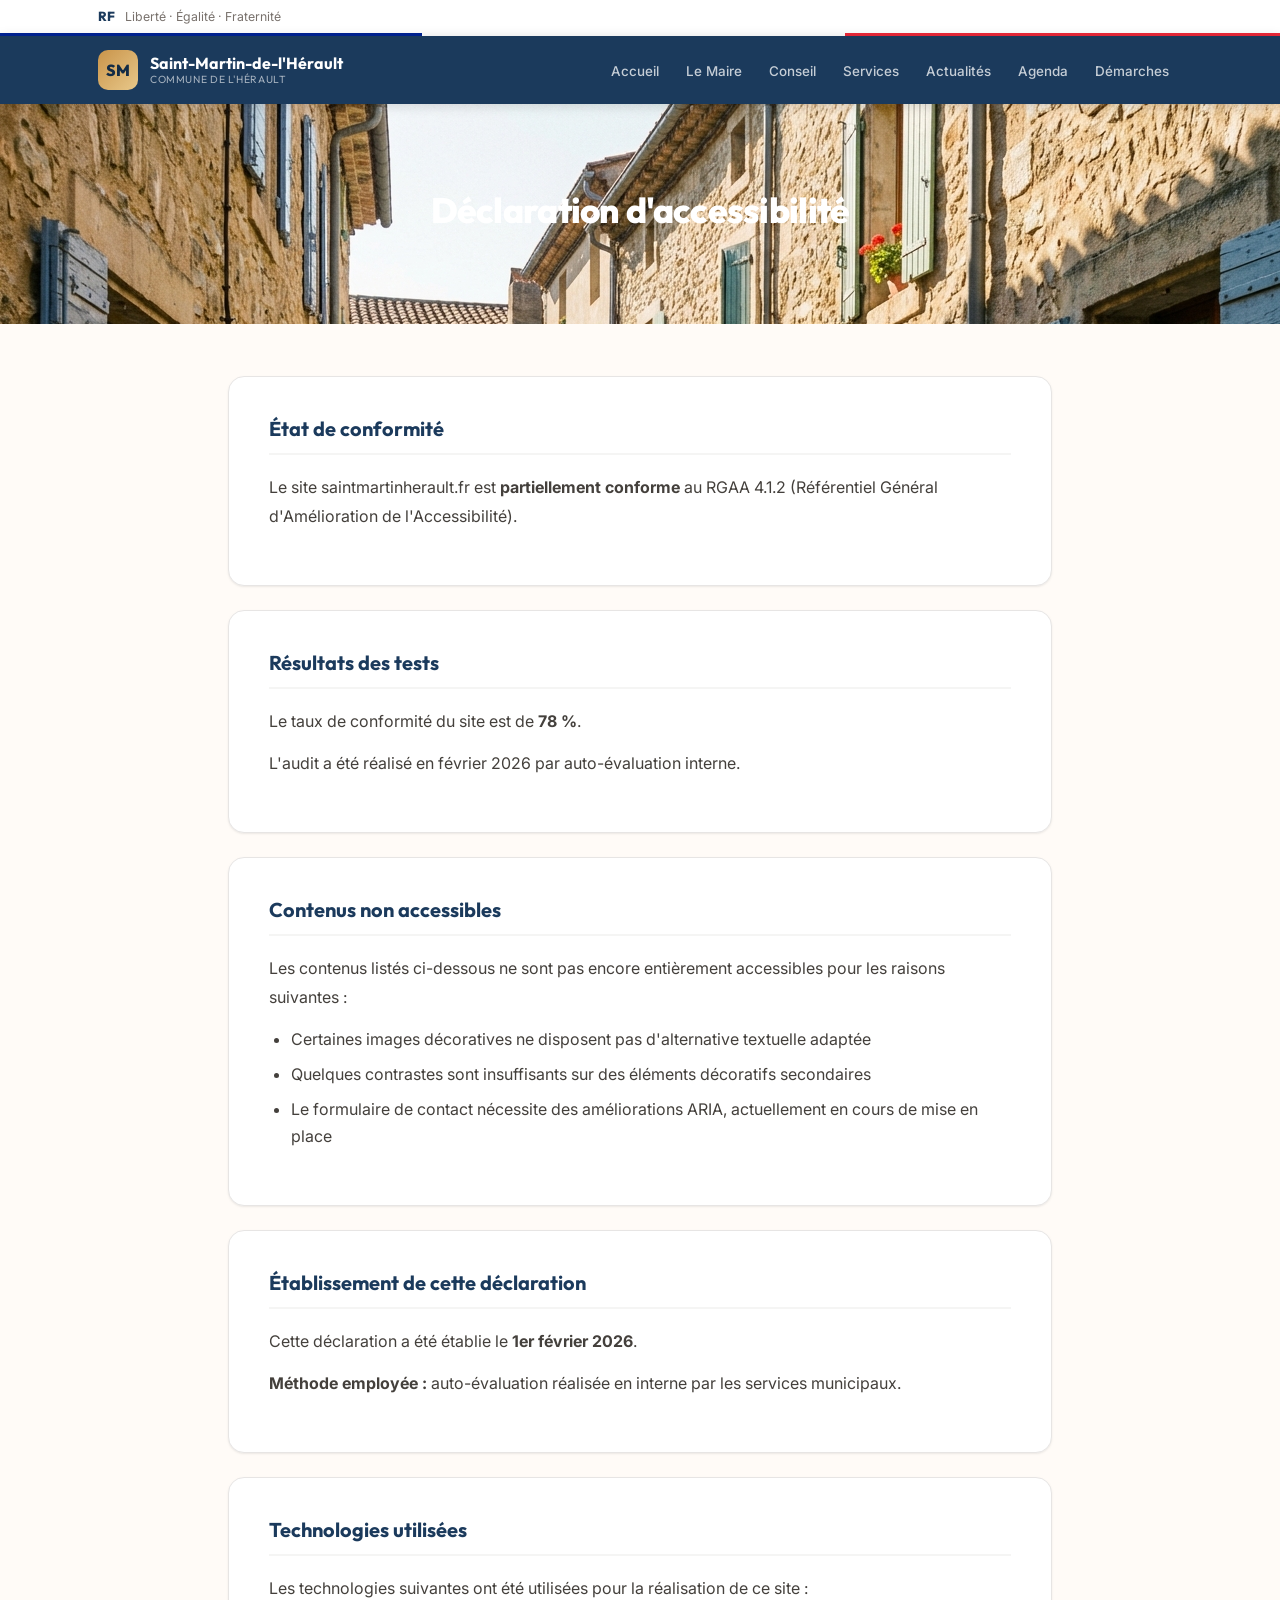
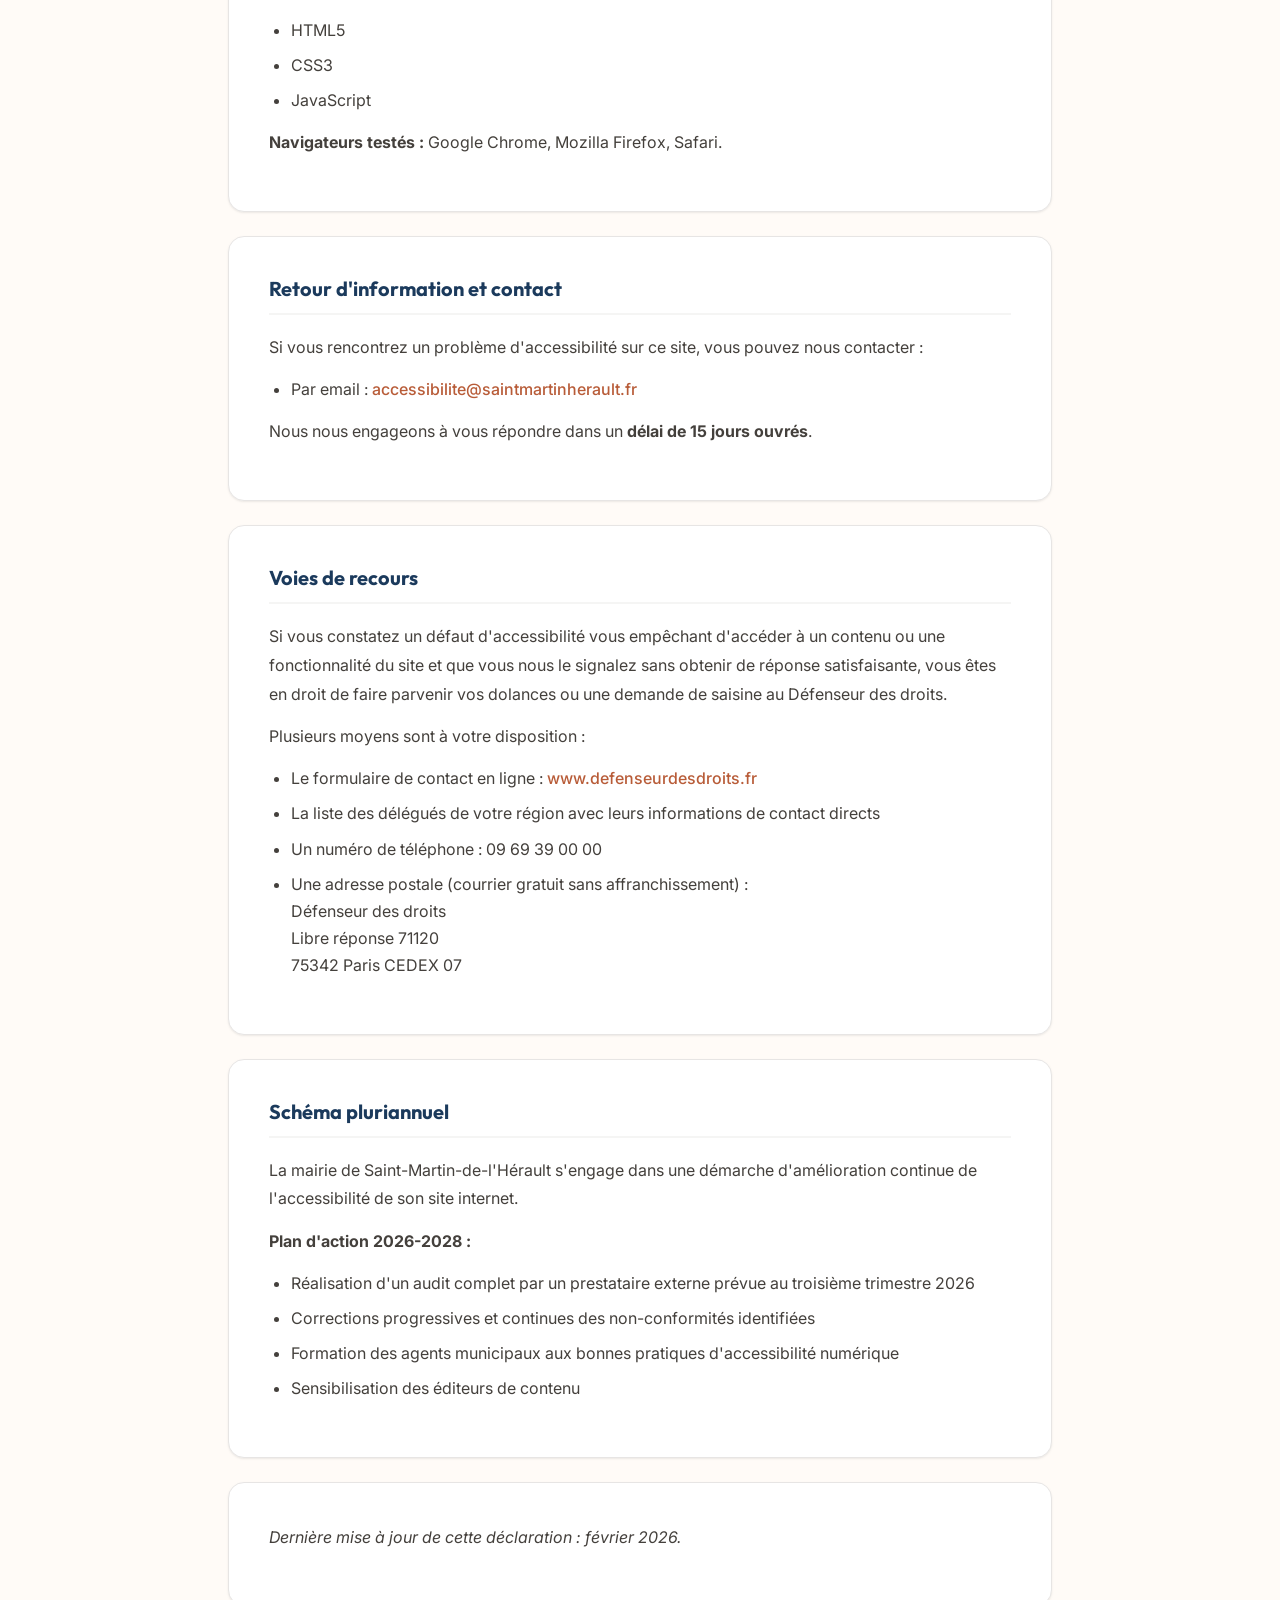
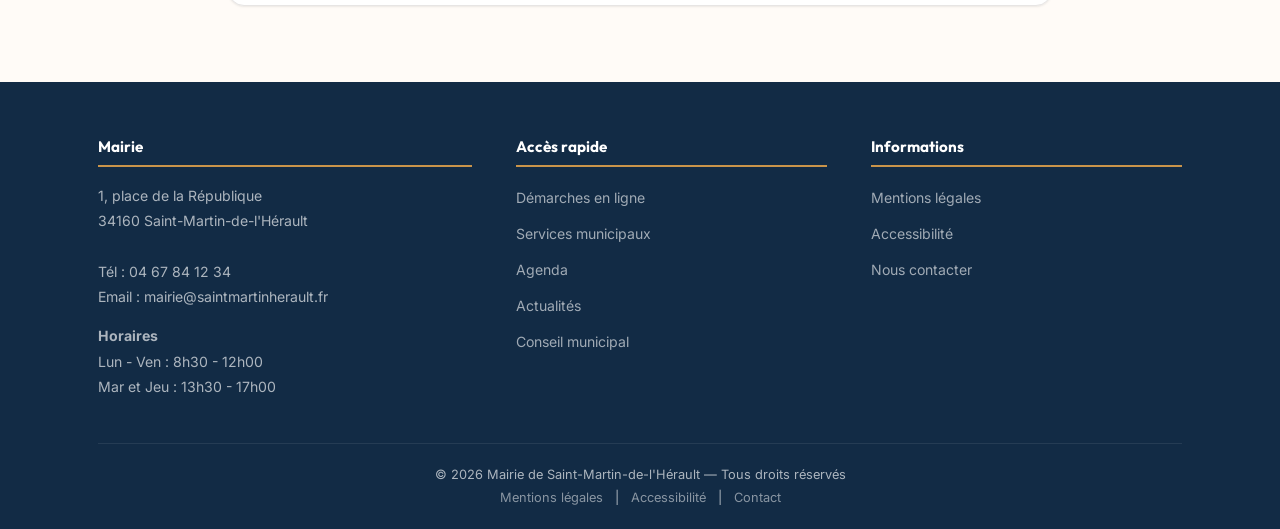
==== commit cc86663a: "Local images - accessibilite.html" ====
--- a/accessibilite.html
+++ b/accessibilite.html
@@ -1 +1 @@
-<!DOCTYPE html><html lang="fr"><head><meta charset="UTF-8"><meta name="viewport" content="width=device-width, initial-scale=1.0"><title>Accessibilit&eacute; | Mairie de Saint-Martin-de-l'H&eacute;rault</title><link rel="stylesheet" href="styles.css"></head><body><a href="#contenu" class="skip-link">Aller au contenu principal</a><div class="bandeau-rf"><div class="container"><span class="rf-logo">RF</span> <span class="rf-devise">Libert&eacute; &middot; &Eacute;galit&eacute; &middot; Fraternit&eacute;</span></div></div><header class="site-header" role="banner"><div class="header-main"><div class="site-identity"><div class="blason">SM</div><h1>Saint-Martin-de-l'H&eacute;rault<small>Commune de l'H&eacute;rault</small></h1></div><button class="nav-toggle" aria-label="Menu" aria-expanded="false">&#9776;</button><nav class="nav-main" role="navigation" aria-label="Navigation principale"><ul><li><a href="index.html">Accueil</a></li><li><a href="mot-du-maire.html">Le Maire</a></li><li><a href="conseil-municipal.html">Conseil</a></li><li><a href="services.html">Services</a></li><li><a href="actualites.html">Actualit&eacute;s</a></li><li><a href="agenda.html">Agenda</a></li><li><a href="demarches.html">D&eacute;marches</a></li></ul></nav></div></header><main id="contenu"><div class="page-banner" style="background-image: url('https://images.unsplash.com/photo-1589829545856-d10d557cf95f?w=1400&q=80');"><div class="banner-content"><h2>D&eacute;claration d'accessibilit&eacute;</h2></div></div><div class="page-content"><div class="container"><div class="content-block"><h3>&Eacute;tat de conformit&eacute;</h3><p>Le site saintmartinherault.fr est <strong>partiellement conforme</strong> au RGAA 4.1.2 (R&eacute;f&eacute;rentiel G&eacute;n&eacute;ral d'Am&eacute;lioration de l'Accessibilit&eacute;).</p></div><div class="content-block"><h3>R&eacute;sultats des tests</h3><p>Le taux de conformit&eacute; du site est de <strong>78&nbsp;%</strong>.</p><p>L'audit a &eacute;t&eacute; r&eacute;alis&eacute; en f&eacute;vrier 2026 par auto-&eacute;valuation interne.</p></div><div class="content-block"><h3>Contenus non accessibles</h3><p>Les contenus list&eacute;s ci-dessous ne sont pas encore enti&egrave;rement accessibles pour les raisons suivantes&nbsp;:</p><ul><li>Certaines images d&eacute;coratives ne disposent pas d'alternative textuelle adapt&eacute;e</li><li>Quelques contrastes sont insuffisants sur des &eacute;l&eacute;ments d&eacute;coratifs secondaires</li><li>Le formulaire de contact n&eacute;cessite des am&eacute;liorations ARIA, actuellement en cours de mise en place</li></ul></div><div class="content-block"><h3>&Eacute;tablissement de cette d&eacute;claration</h3><p>Cette d&eacute;claration a &eacute;t&eacute; &eacute;tablie le <strong>1er f&eacute;vrier 2026</strong>.</p><p><strong>M&eacute;thode employ&eacute;e&nbsp;:</strong> auto-&eacute;valuation r&eacute;alis&eacute;e en interne par les services municipaux.</p></div><div class="content-block"><h3>Technologies utilis&eacute;es</h3><p>Les technologies suivantes ont &eacute;t&eacute; utilis&eacute;es pour la r&eacute;alisation de ce site&nbsp;:</p><ul><li>HTML5</li><li>CSS3</li><li>JavaScript</li></ul><p><strong>Navigateurs test&eacute;s&nbsp;:</strong> Google Chrome, Mozilla Firefox, Safari.</p></div><div class="content-block"><h3>Retour d'information et contact</h3><p>Si vous rencontrez un probl&egrave;me d'accessibilit&eacute; sur ce site, vous pouvez nous contacter&nbsp;:</p><ul><li>Par email&nbsp;: <a href="mailto:accessibilite@saintmartinherault.fr">accessibilite@saintmartinherault.fr</a></li></ul><p>Nous nous engageons &agrave; vous r&eacute;pondre dans un <strong>d&eacute;lai de 15 jours ouvr&eacute;s</strong>.</p></div><div class="content-block"><h3>Voies de recours</h3><p>Si vous constatez un d&eacute;faut d'accessibilit&eacute; vous emp&ecirc;chant d'acc&eacute;der &agrave; un contenu ou une fonctionnalit&eacute; du site et que vous nous le signalez sans obtenir de r&eacute;ponse satisfaisante, vous &ecirc;tes en droit de faire parvenir vos dolances ou une demande de saisine au D&eacute;fenseur des droits.</p><p>Plusieurs moyens sont &agrave; votre disposition&nbsp;:</p><ul><li>Le formulaire de contact en ligne&nbsp;: <a href="https://www.defenseurdesdroits.fr" target="_blank" rel="noopener">www.defenseurdesdroits.fr</a></li><li>La liste des d&eacute;l&eacute;gu&eacute;s de votre r&eacute;gion avec leurs informations de contact directs</li><li>Un num&eacute;ro de t&eacute;l&eacute;phone&nbsp;: 09 69 39 00 00</li><li>Une adresse postale (courrier gratuit sans affranchissement)&nbsp;:<br>D&eacute;fenseur des droits<br>Libre r&eacute;ponse 71120<br>75342 Paris CEDEX 07</li></ul></div><div class="content-block"><h3>Sch&eacute;ma pluriannuel</h3><p>La mairie de Saint-Martin-de-l'H&eacute;rault s'engage dans une d&eacute;marche d'am&eacute;lioration continue de l'accessibilit&eacute; de son site internet.</p><p><strong>Plan d'action 2026-2028&nbsp;:</strong></p><ul><li>R&eacute;alisation d'un audit complet par un prestataire externe pr&eacute;vue au troisi&egrave;me trimestre 2026</li><li>Corrections progressives et continues des non-conformit&eacute;s identifi&eacute;es</li><li>Formation des agents municipaux aux bonnes pratiques d'accessibilit&eacute; num&eacute;rique</li><li>Sensibilisation des &eacute;diteurs de contenu</li></ul></div><div class="content-block"><p><em>Derni&egrave;re mise &agrave; jour de cette d&eacute;claration&nbsp;: f&eacute;vrier 2026.</em></p></div></div></div></main><footer class="site-footer" role="contentinfo"><div class="container"><div class="footer-grid"><div class="footer-col"><h4>Mairie</h4><p>1, place de la R&eacute;publique<br>34160 Saint-Martin-de-l'H&eacute;rault<br><br>T&eacute;l&nbsp;: 04 67 84 12 34<br>Email&nbsp;: mairie@saintmartinherault.fr</p><p style="margin-top:14px"><strong>Horaires</strong><br>Lun - Ven&nbsp;: 8h30 - 12h00<br>Mar et Jeu&nbsp;: 13h30 - 17h00</p></div><div class="footer-col"><h4>Acc&egrave;s rapide</h4><ul><li><a href="demarches.html">D&eacute;marches en ligne</a></li><li><a href="services.html">Services municipaux</a></li><li><a href="agenda.html">Agenda</a></li><li><a href="actualites.html">Actualit&eacute;s</a></li><li><a href="conseil-municipal.html">Conseil municipal</a></li></ul></div><div class="footer-col"><h4>Informations</h4><ul><li><a href="mentions-legales.html">Mentions l&eacute;gales</a></li><li><a href="accessibilite.html">Accessibilit&eacute;</a></li><li><a href="demarches.html#contact">Nous contacter</a></li></ul></div></div><div class="footer-bottom"><p>&copy; 2026 Mairie de Saint-Martin-de-l'H&eacute;rault &mdash; Tous droits r&eacute;serv&eacute;s</p><p><a href="mentions-legales.html">Mentions l&eacute;gales</a> | <a href="accessibilite.html">Accessibilit&eacute;</a> | <a href="demarches.html#contact">Contact</a></p></div></div></footer><script src="main.js"></script></body></html>+<!DOCTYPE html><html lang="fr"><head><meta charset="UTF-8"><meta name="viewport" content="width=device-width, initial-scale=1.0"><title>Accessibilit&eacute; | Mairie de Saint-Martin-de-l'H&eacute;rault</title><link rel="stylesheet" href="styles.css"></head><body><a href="#contenu" class="skip-link">Aller au contenu principal</a><div class="bandeau-rf"><div class="container"><span class="rf-logo">RF</span> <span class="rf-devise">Libert&eacute; &middot; &Eacute;galit&eacute; &middot; Fraternit&eacute;</span></div></div><header class="site-header" role="banner"><div class="header-main"><div class="site-identity"><div class="blason">SM</div><h1>Saint-Martin-de-l'H&eacute;rault<small>Commune de l'H&eacute;rault</small></h1></div><button class="nav-toggle" aria-label="Menu" aria-expanded="false">&#9776;</button><nav class="nav-main" role="navigation" aria-label="Navigation principale"><ul><li><a href="index.html">Accueil</a></li><li><a href="mot-du-maire.html">Le Maire</a></li><li><a href="conseil-municipal.html">Conseil</a></li><li><a href="services.html">Services</a></li><li><a href="actualites.html">Actualit&eacute;s</a></li><li><a href="agenda.html">Agenda</a></li><li><a href="demarches.html">D&eacute;marches</a></li></ul></nav></div></header><main id="contenu"><div class="page-banner" style="background-image: url('./images/rue-village.jpg');"><div class="banner-content"><h2>D&eacute;claration d'accessibilit&eacute;</h2></div></div><div class="page-content"><div class="container"><div class="content-block"><h3>&Eacute;tat de conformit&eacute;</h3><p>Le site saintmartinherault.fr est <strong>partiellement conforme</strong> au RGAA 4.1.2 (R&eacute;f&eacute;rentiel G&eacute;n&eacute;ral d'Am&eacute;lioration de l'Accessibilit&eacute;).</p></div><div class="content-block"><h3>R&eacute;sultats des tests</h3><p>Le taux de conformit&eacute; du site est de <strong>78&nbsp;%</strong>.</p><p>L'audit a &eacute;t&eacute; r&eacute;alis&eacute; en f&eacute;vrier 2026 par auto-&eacute;valuation interne.</p></div><div class="content-block"><h3>Contenus non accessibles</h3><p>Les contenus list&eacute;s ci-dessous ne sont pas encore enti&egrave;rement accessibles pour les raisons suivantes&nbsp;:</p><ul><li>Certaines images d&eacute;coratives ne disposent pas d'alternative textuelle adapt&eacute;e</li><li>Quelques contrastes sont insuffisants sur des &eacute;l&eacute;ments d&eacute;coratifs secondaires</li><li>Le formulaire de contact n&eacute;cessite des am&eacute;liorations ARIA, actuellement en cours de mise en place</li></ul></div><div class="content-block"><h3>&Eacute;tablissement de cette d&eacute;claration</h3><p>Cette d&eacute;claration a &eacute;t&eacute; &eacute;tablie le <strong>1er f&eacute;vrier 2026</strong>.</p><p><strong>M&eacute;thode employ&eacute;e&nbsp;:</strong> auto-&eacute;valuation r&eacute;alis&eacute;e en interne par les services municipaux.</p></div><div class="content-block"><h3>Technologies utilis&eacute;es</h3><p>Les technologies suivantes ont &eacute;t&eacute; utilis&eacute;es pour la r&eacute;alisation de ce site&nbsp;:</p><ul><li>HTML5</li><li>CSS3</li><li>JavaScript</li></ul><p><strong>Navigateurs test&eacute;s&nbsp;:</strong> Google Chrome, Mozilla Firefox, Safari.</p></div><div class="content-block"><h3>Retour d'information et contact</h3><p>Si vous rencontrez un probl&egrave;me d'accessibilit&eacute; sur ce site, vous pouvez nous contacter&nbsp;:</p><ul><li>Par email&nbsp;: <a href="mailto:accessibilite@saintmartinherault.fr">accessibilite@saintmartinherault.fr</a></li></ul><p>Nous nous engageons &agrave; vous r&eacute;pondre dans un <strong>d&eacute;lai de 15 jours ouvr&eacute;s</strong>.</p></div><div class="content-block"><h3>Voies de recours</h3><p>Si vous constatez un d&eacute;faut d'accessibilit&eacute; vous emp&ecirc;chant d'acc&eacute;der &agrave; un contenu ou une fonctionnalit&eacute; du site et que vous nous le signalez sans obtenir de r&eacute;ponse satisfaisante, vous &ecirc;tes en droit de faire parvenir vos dolances ou une demande de saisine au D&eacute;fenseur des droits.</p><p>Plusieurs moyens sont &agrave; votre disposition&nbsp;:</p><ul><li>Le formulaire de contact en ligne&nbsp;: <a href="https://www.defenseurdesdroits.fr" target="_blank" rel="noopener">www.defenseurdesdroits.fr</a></li><li>La liste des d&eacute;l&eacute;gu&eacute;s de votre r&eacute;gion avec leurs informations de contact directs</li><li>Un num&eacute;ro de t&eacute;l&eacute;phone&nbsp;: 09 69 39 00 00</li><li>Une adresse postale (courrier gratuit sans affranchissement)&nbsp;:<br>D&eacute;fenseur des droits<br>Libre r&eacute;ponse 71120<br>75342 Paris CEDEX 07</li></ul></div><div class="content-block"><h3>Sch&eacute;ma pluriannuel</h3><p>La mairie de Saint-Martin-de-l'H&eacute;rault s'engage dans une d&eacute;marche d'am&eacute;lioration continue de l'accessibilit&eacute; de son site internet.</p><p><strong>Plan d'action 2026-2028&nbsp;:</strong></p><ul><li>R&eacute;alisation d'un audit complet par un prestataire externe pr&eacute;vue au troisi&egrave;me trimestre 2026</li><li>Corrections progressives et continues des non-conformit&eacute;s identifi&eacute;es</li><li>Formation des agents municipaux aux bonnes pratiques d'accessibilit&eacute; num&eacute;rique</li><li>Sensibilisation des &eacute;diteurs de contenu</li></ul></div><div class="content-block"><p><em>Derni&egrave;re mise &agrave; jour de cette d&eacute;claration&nbsp;: f&eacute;vrier 2026.</em></p></div></div></div></main><footer class="site-footer" role="contentinfo"><div class="container"><div class="footer-grid"><div class="footer-col"><h4>Mairie</h4><p>1, place de la R&eacute;publique<br>34160 Saint-Martin-de-l'H&eacute;rault<br><br>T&eacute;l&nbsp;: 04 67 84 12 34<br>Email&nbsp;: mairie@saintmartinherault.fr</p><p style="margin-top:14px"><strong>Horaires</strong><br>Lun - Ven&nbsp;: 8h30 - 12h00<br>Mar et Jeu&nbsp;: 13h30 - 17h00</p></div><div class="footer-col"><h4>Acc&egrave;s rapide</h4><ul><li><a href="demarches.html">D&eacute;marches en ligne</a></li><li><a href="services.html">Services municipaux</a></li><li><a href="agenda.html">Agenda</a></li><li><a href="actualites.html">Actualit&eacute;s</a></li><li><a href="conseil-municipal.html">Conseil municipal</a></li></ul></div><div class="footer-col"><h4>Informations</h4><ul><li><a href="mentions-legales.html">Mentions l&eacute;gales</a></li><li><a href="accessibilite.html">Accessibilit&eacute;</a></li><li><a href="demarches.html#contact">Nous contacter</a></li></ul></div></div><div class="footer-bottom"><p>&copy; 2026 Mairie de Saint-Martin-de-l'H&eacute;rault &mdash; Tous droits r&eacute;serv&eacute;s</p><p><a href="mentions-legales.html">Mentions l&eacute;gales</a> | <a href="accessibilite.html">Accessibilit&eacute;</a> | <a href="demarches.html#contact">Contact</a></p></div></div></footer><script src="main.js"></script></body></html>
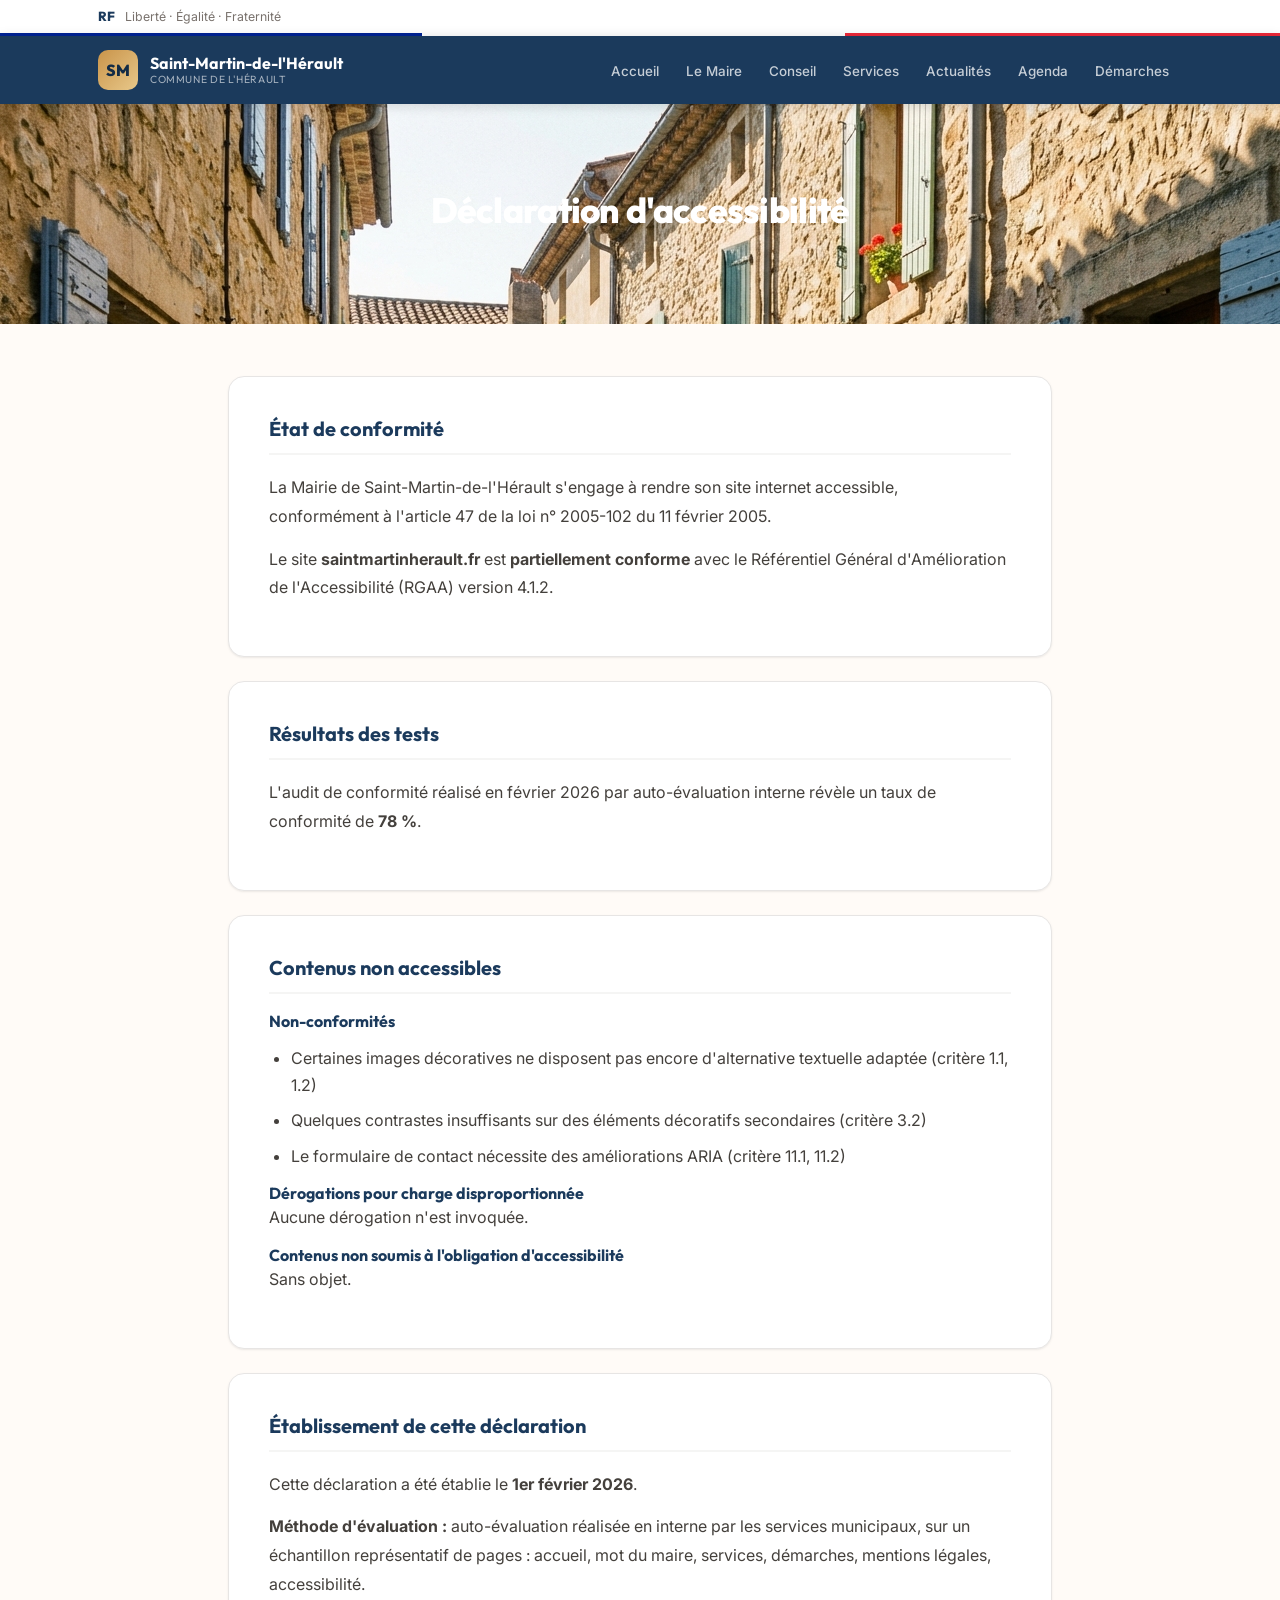
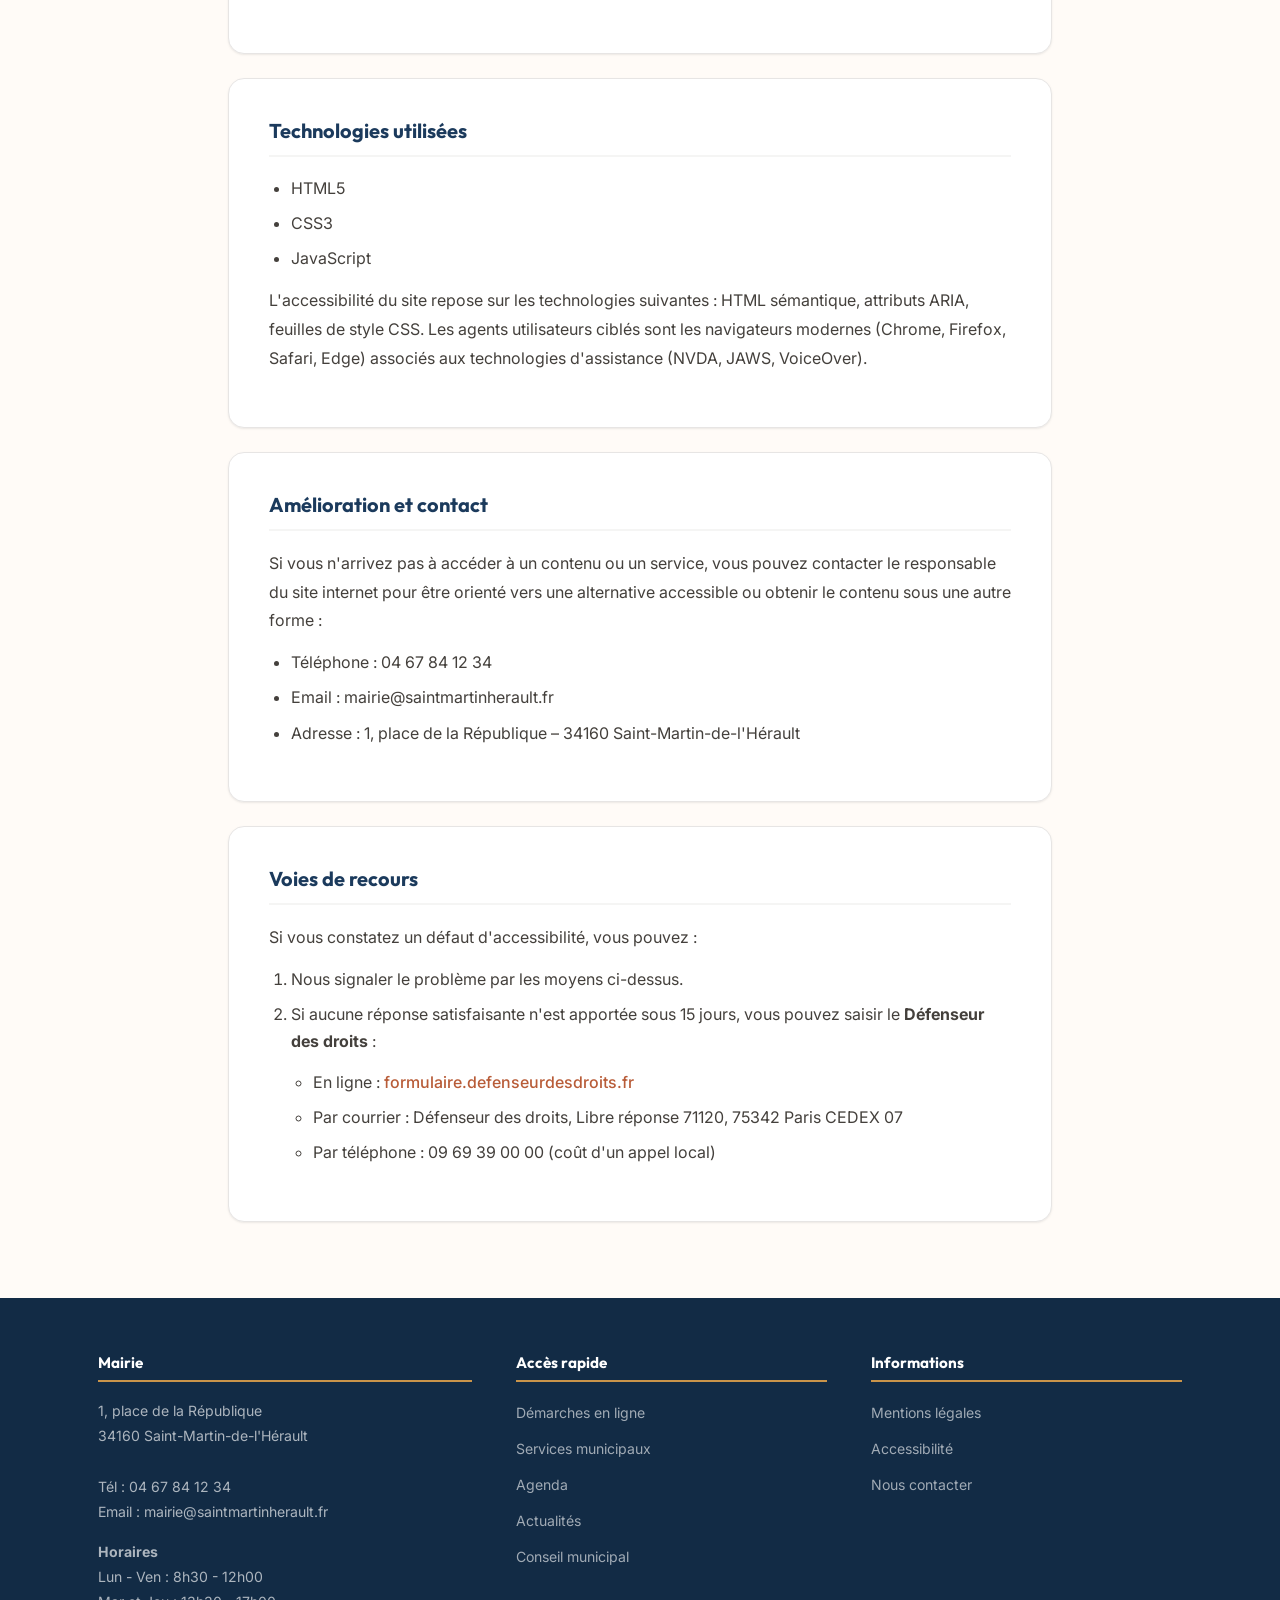
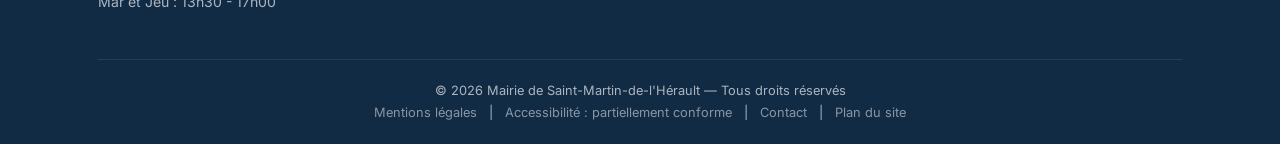
==== commit dedf3bac: "a11y: déclaration accessibilité format DINUM avec voies de recours" ====
--- a/accessibilite.html
+++ b/accessibilite.html
@@ -1 +1 @@
-<!DOCTYPE html><html lang="fr"><head><meta charset="UTF-8"><meta name="viewport" content="width=device-width, initial-scale=1.0"><title>Accessibilit&eacute; | Mairie de Saint-Martin-de-l'H&eacute;rault</title><link rel="stylesheet" href="styles.css"></head><body><a href="#contenu" class="skip-link">Aller au contenu principal</a><div class="bandeau-rf"><div class="container"><span class="rf-logo">RF</span> <span class="rf-devise">Libert&eacute; &middot; &Eacute;galit&eacute; &middot; Fraternit&eacute;</span></div></div><header class="site-header" role="banner"><div class="header-main"><div class="site-identity"><div class="blason">SM</div><h1>Saint-Martin-de-l'H&eacute;rault<small>Commune de l'H&eacute;rault</small></h1></div><button class="nav-toggle" aria-label="Menu" aria-expanded="false">&#9776;</button><nav class="nav-main" role="navigation" aria-label="Navigation principale"><ul><li><a href="index.html">Accueil</a></li><li><a href="mot-du-maire.html">Le Maire</a></li><li><a href="conseil-municipal.html">Conseil</a></li><li><a href="services.html">Services</a></li><li><a href="actualites.html">Actualit&eacute;s</a></li><li><a href="agenda.html">Agenda</a></li><li><a href="demarches.html">D&eacute;marches</a></li></ul></nav></div></header><main id="contenu"><div class="page-banner" style="background-image: url('./images/rue-village.jpg');"><div class="banner-content"><h2>D&eacute;claration d'accessibilit&eacute;</h2></div></div><div class="page-content"><div class="container"><div class="content-block"><h3>&Eacute;tat de conformit&eacute;</h3><p>Le site saintmartinherault.fr est <strong>partiellement conforme</strong> au RGAA 4.1.2 (R&eacute;f&eacute;rentiel G&eacute;n&eacute;ral d'Am&eacute;lioration de l'Accessibilit&eacute;).</p></div><div class="content-block"><h3>R&eacute;sultats des tests</h3><p>Le taux de conformit&eacute; du site est de <strong>78&nbsp;%</strong>.</p><p>L'audit a &eacute;t&eacute; r&eacute;alis&eacute; en f&eacute;vrier 2026 par auto-&eacute;valuation interne.</p></div><div class="content-block"><h3>Contenus non accessibles</h3><p>Les contenus list&eacute;s ci-dessous ne sont pas encore enti&egrave;rement accessibles pour les raisons suivantes&nbsp;:</p><ul><li>Certaines images d&eacute;coratives ne disposent pas d'alternative textuelle adapt&eacute;e</li><li>Quelques contrastes sont insuffisants sur des &eacute;l&eacute;ments d&eacute;coratifs secondaires</li><li>Le formulaire de contact n&eacute;cessite des am&eacute;liorations ARIA, actuellement en cours de mise en place</li></ul></div><div class="content-block"><h3>&Eacute;tablissement de cette d&eacute;claration</h3><p>Cette d&eacute;claration a &eacute;t&eacute; &eacute;tablie le <strong>1er f&eacute;vrier 2026</strong>.</p><p><strong>M&eacute;thode employ&eacute;e&nbsp;:</strong> auto-&eacute;valuation r&eacute;alis&eacute;e en interne par les services municipaux.</p></div><div class="content-block"><h3>Technologies utilis&eacute;es</h3><p>Les technologies suivantes ont &eacute;t&eacute; utilis&eacute;es pour la r&eacute;alisation de ce site&nbsp;:</p><ul><li>HTML5</li><li>CSS3</li><li>JavaScript</li></ul><p><strong>Navigateurs test&eacute;s&nbsp;:</strong> Google Chrome, Mozilla Firefox, Safari.</p></div><div class="content-block"><h3>Retour d'information et contact</h3><p>Si vous rencontrez un probl&egrave;me d'accessibilit&eacute; sur ce site, vous pouvez nous contacter&nbsp;:</p><ul><li>Par email&nbsp;: <a href="mailto:accessibilite@saintmartinherault.fr">accessibilite@saintmartinherault.fr</a></li></ul><p>Nous nous engageons &agrave; vous r&eacute;pondre dans un <strong>d&eacute;lai de 15 jours ouvr&eacute;s</strong>.</p></div><div class="content-block"><h3>Voies de recours</h3><p>Si vous constatez un d&eacute;faut d'accessibilit&eacute; vous emp&ecirc;chant d'acc&eacute;der &agrave; un contenu ou une fonctionnalit&eacute; du site et que vous nous le signalez sans obtenir de r&eacute;ponse satisfaisante, vous &ecirc;tes en droit de faire parvenir vos dolances ou une demande de saisine au D&eacute;fenseur des droits.</p><p>Plusieurs moyens sont &agrave; votre disposition&nbsp;:</p><ul><li>Le formulaire de contact en ligne&nbsp;: <a href="https://www.defenseurdesdroits.fr" target="_blank" rel="noopener">www.defenseurdesdroits.fr</a></li><li>La liste des d&eacute;l&eacute;gu&eacute;s de votre r&eacute;gion avec leurs informations de contact directs</li><li>Un num&eacute;ro de t&eacute;l&eacute;phone&nbsp;: 09 69 39 00 00</li><li>Une adresse postale (courrier gratuit sans affranchissement)&nbsp;:<br>D&eacute;fenseur des droits<br>Libre r&eacute;ponse 71120<br>75342 Paris CEDEX 07</li></ul></div><div class="content-block"><h3>Sch&eacute;ma pluriannuel</h3><p>La mairie de Saint-Martin-de-l'H&eacute;rault s'engage dans une d&eacute;marche d'am&eacute;lioration continue de l'accessibilit&eacute; de son site internet.</p><p><strong>Plan d'action 2026-2028&nbsp;:</strong></p><ul><li>R&eacute;alisation d'un audit complet par un prestataire externe pr&eacute;vue au troisi&egrave;me trimestre 2026</li><li>Corrections progressives et continues des non-conformit&eacute;s identifi&eacute;es</li><li>Formation des agents municipaux aux bonnes pratiques d'accessibilit&eacute; num&eacute;rique</li><li>Sensibilisation des &eacute;diteurs de contenu</li></ul></div><div class="content-block"><p><em>Derni&egrave;re mise &agrave; jour de cette d&eacute;claration&nbsp;: f&eacute;vrier 2026.</em></p></div></div></div></main><footer class="site-footer" role="contentinfo"><div class="container"><div class="footer-grid"><div class="footer-col"><h4>Mairie</h4><p>1, place de la R&eacute;publique<br>34160 Saint-Martin-de-l'H&eacute;rault<br><br>T&eacute;l&nbsp;: 04 67 84 12 34<br>Email&nbsp;: mairie@saintmartinherault.fr</p><p style="margin-top:14px"><strong>Horaires</strong><br>Lun - Ven&nbsp;: 8h30 - 12h00<br>Mar et Jeu&nbsp;: 13h30 - 17h00</p></div><div class="footer-col"><h4>Acc&egrave;s rapide</h4><ul><li><a href="demarches.html">D&eacute;marches en ligne</a></li><li><a href="services.html">Services municipaux</a></li><li><a href="agenda.html">Agenda</a></li><li><a href="actualites.html">Actualit&eacute;s</a></li><li><a href="conseil-municipal.html">Conseil municipal</a></li></ul></div><div class="footer-col"><h4>Informations</h4><ul><li><a href="mentions-legales.html">Mentions l&eacute;gales</a></li><li><a href="accessibilite.html">Accessibilit&eacute;</a></li><li><a href="demarches.html#contact">Nous contacter</a></li></ul></div></div><div class="footer-bottom"><p>&copy; 2026 Mairie de Saint-Martin-de-l'H&eacute;rault &mdash; Tous droits r&eacute;serv&eacute;s</p><p><a href="mentions-legales.html">Mentions l&eacute;gales</a> | <a href="accessibilite.html">Accessibilit&eacute;</a> | <a href="demarches.html#contact">Contact</a></p></div></div></footer><script src="main.js"></script></body></html>+<!DOCTYPE html><html lang="fr"><head><meta charset="UTF-8"><meta name="viewport" content="width=device-width, initial-scale=1.0"><title>Accessibilit&eacute; | Mairie de Saint-Martin-de-l'H&eacute;rault</title><link rel="stylesheet" href="styles.css"></head><body><a href="#contenu" class="skip-link">Aller au contenu principal</a><div class="bandeau-rf"><div class="container"><span class="rf-logo">RF</span> <span class="rf-devise">Libert&eacute; &middot; &Eacute;galit&eacute; &middot; Fraternit&eacute;</span></div></div><header class="site-header" role="banner"><div class="header-main"><div class="site-identity"><div class="blason">SM</div><h1>Saint-Martin-de-l'H&eacute;rault<small>Commune de l'H&eacute;rault</small></h1></div><button class="nav-toggle" aria-label="Menu" aria-expanded="false">&#9776;</button><nav class="nav-main" role="navigation" aria-label="Navigation principale"><ul><li><a href="index.html">Accueil</a></li><li><a href="mot-du-maire.html">Le Maire</a></li><li><a href="conseil-municipal.html">Conseil</a></li><li><a href="services.html">Services</a></li><li><a href="actualites.html">Actualit&eacute;s</a></li><li><a href="agenda.html">Agenda</a></li><li><a href="demarches.html">D&eacute;marches</a></li></ul></nav></div></header><main id="contenu"><div class="page-banner" style="background-image: url('./images/rue-village.jpg');"><div class="banner-content"><h2>D&eacute;claration d'accessibilit&eacute;</h2></div></div><div class="page-content"><div class="container"><div class="content-block"><h3>&Eacute;tat de conformit&eacute;</h3><p>La Mairie de Saint-Martin-de-l'H&eacute;rault s'engage &agrave; rendre son site internet accessible, conform&eacute;ment &agrave; l'article 47 de la loi n&deg;&nbsp;2005-102 du 11 f&eacute;vrier 2005.</p><p>Le site <strong>saintmartinherault.fr</strong> est <strong>partiellement conforme</strong> avec le R&eacute;f&eacute;rentiel G&eacute;n&eacute;ral d'Am&eacute;lioration de l'Accessibilit&eacute; (RGAA) version 4.1.2.</p></div><div class="content-block"><h3>R&eacute;sultats des tests</h3><p>L'audit de conformit&eacute; r&eacute;alis&eacute; en f&eacute;vrier 2026 par auto-&eacute;valuation interne r&eacute;v&egrave;le un taux de conformit&eacute; de <strong>78&nbsp;%</strong>.</p></div><div class="content-block"><h3>Contenus non accessibles</h3><h4>Non-conformit&eacute;s</h4><ul><li>Certaines images d&eacute;coratives ne disposent pas encore d'alternative textuelle adapt&eacute;e (crit&egrave;re 1.1, 1.2)</li><li>Quelques contrastes insuffisants sur des &eacute;l&eacute;ments d&eacute;coratifs secondaires (crit&egrave;re 3.2)</li><li>Le formulaire de contact n&eacute;cessite des am&eacute;liorations ARIA (crit&egrave;re 11.1, 11.2)</li></ul><h4>D&eacute;rogations pour charge disproportionn&eacute;e</h4><p>Aucune d&eacute;rogation n'est invoqu&eacute;e.</p><h4>Contenus non soumis &agrave; l'obligation d'accessibilit&eacute;</h4><p>Sans objet.</p></div><div class="content-block"><h3>&Eacute;tablissement de cette d&eacute;claration</h3><p>Cette d&eacute;claration a &eacute;t&eacute; &eacute;tablie le <strong>1er f&eacute;vrier 2026</strong>.</p><p><strong>M&eacute;thode d'&eacute;valuation&nbsp;:</strong> auto-&eacute;valuation r&eacute;alis&eacute;e en interne par les services municipaux, sur un &eacute;chantillon repr&eacute;sentatif de pages&nbsp;: accueil, mot du maire, services, d&eacute;marches, mentions l&eacute;gales, accessibilit&eacute;.</p></div><div class="content-block"><h3>Technologies utilis&eacute;es</h3><ul><li>HTML5</li><li>CSS3</li><li>JavaScript</li></ul><p>L'accessibilit&eacute; du site repose sur les technologies suivantes&nbsp;: HTML s&eacute;mantique, attributs ARIA, feuilles de style CSS. Les agents utilisateurs cibl&eacute;s sont les navigateurs modernes (Chrome, Firefox, Safari, Edge) associ&eacute;s aux technologies d'assistance (NVDA, JAWS, VoiceOver).</p></div><div class="content-block"><h3>Am&eacute;lioration et contact</h3><p>Si vous n'arrivez pas &agrave; acc&eacute;der &agrave; un contenu ou un service, vous pouvez contacter le responsable du site internet pour &ecirc;tre orient&eacute; vers une alternative accessible ou obtenir le contenu sous une autre forme&nbsp;:</p><ul><li>T&eacute;l&eacute;phone&nbsp;: 04 67 84 12 34</li><li>Email&nbsp;: mairie@saintmartinherault.fr</li><li>Adresse&nbsp;: 1, place de la R&eacute;publique &ndash; 34160 Saint-Martin-de-l'H&eacute;rault</li></ul></div><div class="content-block"><h3>Voies de recours</h3><p>Si vous constatez un d&eacute;faut d'accessibilit&eacute;, vous pouvez&nbsp;:</p><ol><li>Nous signaler le probl&egrave;me par les moyens ci-dessus.</li><li>Si aucune r&eacute;ponse satisfaisante n'est apport&eacute;e sous 15 jours, vous pouvez saisir le <strong>D&eacute;fenseur des droits</strong>&nbsp;:<ul><li>En ligne&nbsp;: <a href="https://formulaire.defenseurdesdroits.fr" rel="noopener" target="_blank">formulaire.defenseurdesdroits.fr</a></li><li>Par courrier&nbsp;: D&eacute;fenseur des droits, Libre r&eacute;ponse 71120, 75342 Paris CEDEX 07</li><li>Par t&eacute;l&eacute;phone&nbsp;: 09 69 39 00 00 (co&ucirc;t d'un appel local)</li></ul></li></ol></div></div></div></main><footer class="site-footer" role="contentinfo"><div class="container"><div class="footer-grid"><div class="footer-col"><h4>Mairie</h4><p>1, place de la R&eacute;publique<br>34160 Saint-Martin-de-l'H&eacute;rault<br><br>T&eacute;l&nbsp;: 04 67 84 12 34<br>Email&nbsp;: mairie@saintmartinherault.fr</p><p style="margin-top:14px"><strong>Horaires</strong><br>Lun - Ven&nbsp;: 8h30 - 12h00<br>Mar et Jeu&nbsp;: 13h30 - 17h00</p></div><div class="footer-col"><h4>Acc&egrave;s rapide</h4><ul><li><a href="demarches.html">D&eacute;marches en ligne</a></li><li><a href="services.html">Services municipaux</a></li><li><a href="agenda.html">Agenda</a></li><li><a href="actualites.html">Actualit&eacute;s</a></li><li><a href="conseil-municipal.html">Conseil municipal</a></li></ul></div><div class="footer-col"><h4>Informations</h4><ul><li><a href="mentions-legales.html">Mentions l&eacute;gales</a></li><li><a href="accessibilite.html">Accessibilit&eacute;</a></li><li><a href="demarches.html#contact">Nous contacter</a></li></ul></div></div><div class="footer-bottom"><p>&copy; 2026 Mairie de Saint-Martin-de-l'H&eacute;rault &mdash; Tous droits r&eacute;serv&eacute;s</p><p><a href="mentions-legales.html">Mentions l&eacute;gales</a> | <a href="accessibilite.html">Accessibilit&eacute;&nbsp;: partiellement conforme</a> | <a href="demarches.html#contact">Contact</a> | <a href="sitemap.html">Plan du site</a></p></div></div></footer><script src="main.js"></script></body></html>
--- a/styles.css
+++ b/styles.css
@@ -1,6 +1,6 @@
 /* ============================================
-   MAIRIE DE SAINT-MARTIN-DE-L'HÃRAULT
-   Design v3 â Chaleureux & MÃ©diterranÃ©en
+   MAIRIE DE SAINT-MARTIN-DE-L'HÃÂRAULT
+   Design v3 Ã¢ÂÂ Chaleureux & MÃÂ©diterranÃÂ©en
    ============================================ */
 @import url('https://fonts.googleapis.com/css2?family=Inter:wght@400;500;600;700&family=Outfit:wght@600;700;800&display=swap');
 
@@ -61,6 +61,11 @@
 .skip-link{position:absolute;top:-100%;left:50%;transform:translateX(-50%);background:var(--bleu);color:#fff;padding:10px 24px;border-radius:0 0 var(--radius) var(--radius);z-index:10000;font-weight:600;font-size:.9rem}
 .skip-link:focus{top:0;text-decoration:none;color:#fff}
 
+/* === ACCESSIBILITÃ : focus clavier visible (RGAA) === */
+*:focus-visible{outline:3px solid var(--bleu-accent);outline-offset:2px;border-radius:2px}
+*:focus:not(:focus-visible){outline:none}
+
+
 /* === BANDEAU RF === */
 .bandeau-rf{background:#fff;border-bottom:3px solid;border-image:linear-gradient(90deg,#002395 33%,#fff 33% 66%,#ED2939 66%) 1;padding:5px 0}
 .bandeau-rf .container{display:flex;align-items:center;gap:10px;font-size:.77rem;color:var(--gris-500)}
@@ -128,7 +133,7 @@
 .card-link{display:inline-flex;align-items:center;gap:4px;font-size:.85rem;font-weight:600;color:var(--terre);margin-top:12px;transition:gap .25s var(--ease)}
 .card-link:hover{gap:8px;color:var(--bleu);text-decoration:none}
 
-/* === PAGE INTÃRIEURE === */
+/* === PAGE INTÃÂRIEURE === */
 .page-banner{position:relative;color:#fff;padding:0;min-height:220px;display:flex;align-items:center;overflow:hidden;text-align:center}
 .page-banner .banner-bg{position:absolute;inset:0;background-size:cover;background-position:center}
 .page-banner .banner-bg::after{content:'';position:absolute;inset:0;background:linear-gradient(135deg,rgba(18,43,69,.88),rgba(44,95,138,.75))}
@@ -156,7 +161,7 @@
 .maire-text{flex:1}
 .maire-text .signature{margin-top:24px;padding-top:16px;border-top:2px solid var(--gris-100);font-style:italic;color:var(--bleu);font-weight:600;font-size:1rem}
 
-/* === ÃLUS === */
+/* === ÃÂLUS === */
 .elus-grid{display:grid;grid-template-columns:repeat(auto-fill,minmax(190px,1fr));gap:20px}
 .elu-card{text-align:center;padding:24px 14px;background:var(--blanc);border-radius:var(--radius-lg);transition:all .3s var(--ease);border:1px solid var(--gris-200)}
 .elu-card:hover{transform:translateY(-3px);box-shadow:var(--shadow)}
@@ -178,7 +183,7 @@
 .service-item p{font-size:.88rem;color:var(--gris-500);margin-bottom:4px;line-height:1.6}
 .service-hours{font-size:.82rem;color:var(--terre);font-weight:600}
 
-/* === ACTUALITÃS === */
+/* === ACTUALITÃÂS === */
 .actu-card .actu-img{height:200px;overflow:hidden;position:relative}
 .actu-card .actu-img img{width:100%;height:100%;object-fit:cover;transition:transform .5s var(--ease)}
 .actu-card:hover .actu-img img{transform:scale(1.05)}
@@ -208,7 +213,7 @@
 .form-check{display:flex;align-items:flex-start;gap:10px;font-size:.85rem;color:var(--gris-600);line-height:1.5}
 .form-check input[type="checkbox"]{margin-top:3px;accent-color:var(--bleu-accent);width:16px;height:16px;flex-shrink:0}
 
-/* === SIDEBAR / DÃMARCHES === */
+/* === SIDEBAR / DÃÂMARCHES === */
 .page-with-sidebar{display:grid;grid-template-columns:1fr 320px;gap:36px;max-width:var(--max-w)}
 .sidebar .sidebar-block{background:var(--blanc);border-radius:var(--radius-lg);padding:24px;box-shadow:var(--shadow-sm);margin-bottom:20px;border:1px solid var(--gris-200)}
 .sidebar .sidebar-block h3{font-size:.95rem;margin-bottom:16px;padding-bottom:10px;border-bottom:2px solid var(--terre-soft);color:var(--bleu);font-weight:700}
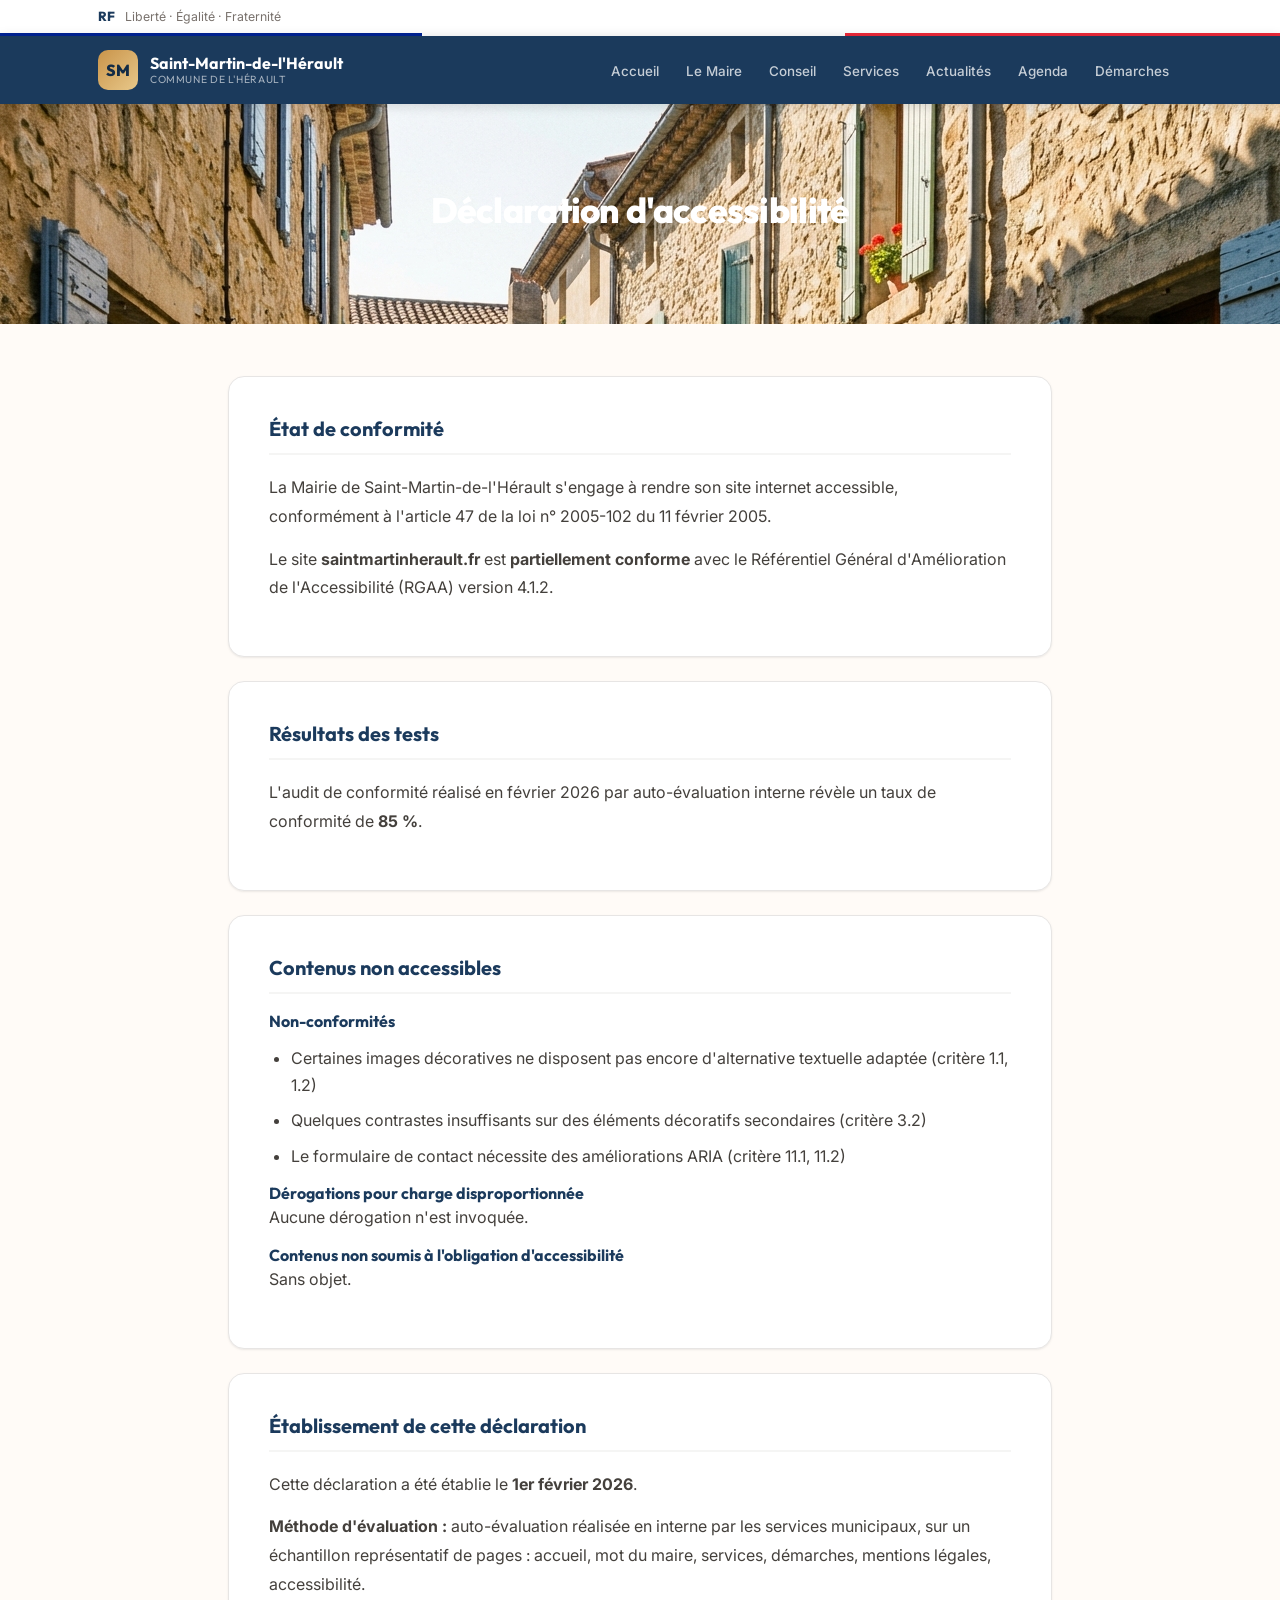
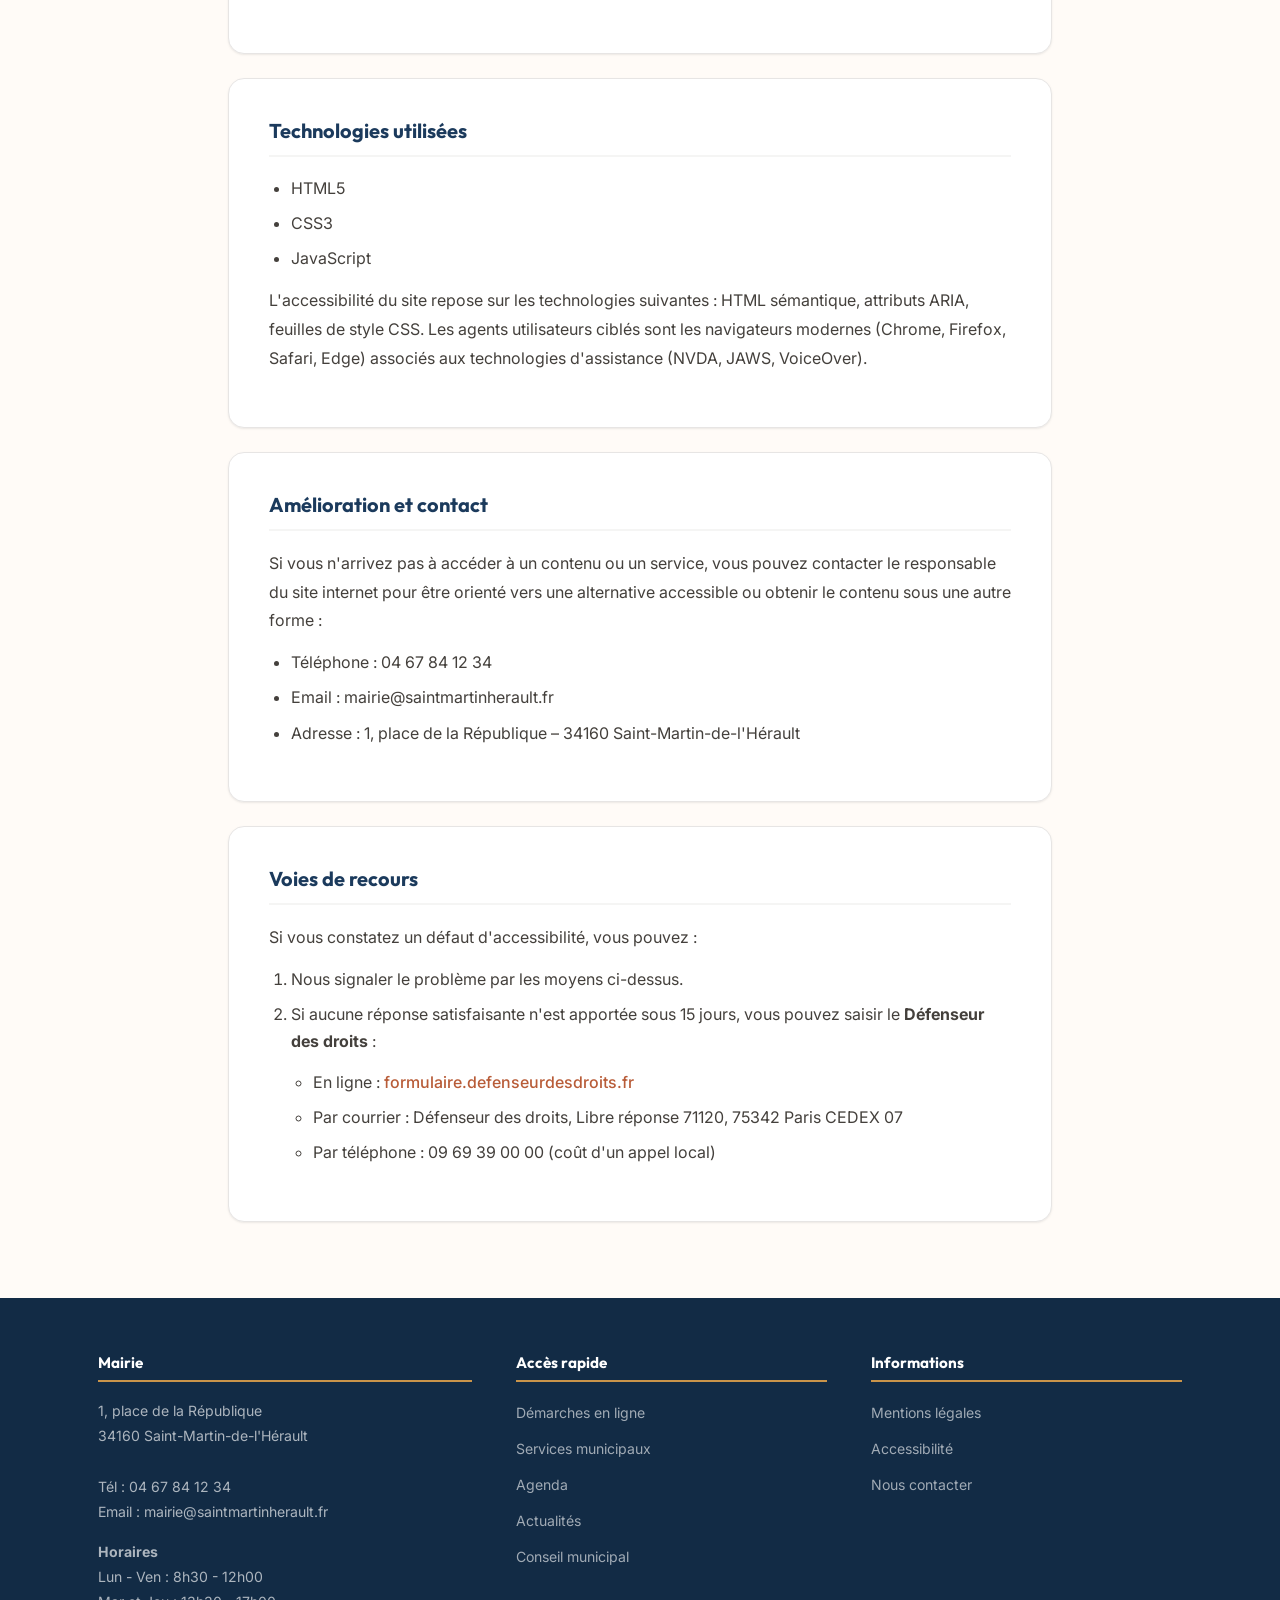
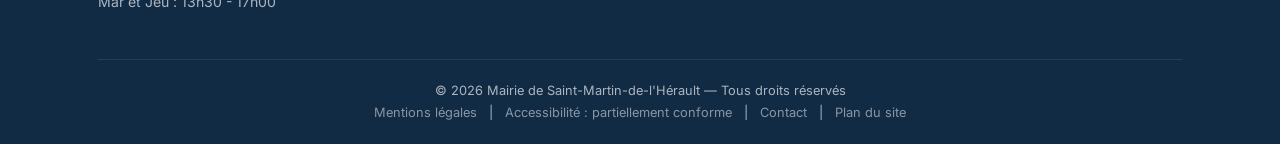
==== commit 15312694: "a11y: mise à jour taux de conformité 78% → 85%" ====
--- a/accessibilite.html
+++ b/accessibilite.html
@@ -1 +1 @@
-<!DOCTYPE html><html lang="fr"><head><meta charset="UTF-8"><meta name="viewport" content="width=device-width, initial-scale=1.0"><title>Accessibilit&eacute; | Mairie de Saint-Martin-de-l'H&eacute;rault</title><link rel="stylesheet" href="styles.css"></head><body><a href="#contenu" class="skip-link">Aller au contenu principal</a><div class="bandeau-rf"><div class="container"><span class="rf-logo">RF</span> <span class="rf-devise">Libert&eacute; &middot; &Eacute;galit&eacute; &middot; Fraternit&eacute;</span></div></div><header class="site-header" role="banner"><div class="header-main"><div class="site-identity"><div class="blason">SM</div><h1>Saint-Martin-de-l'H&eacute;rault<small>Commune de l'H&eacute;rault</small></h1></div><button class="nav-toggle" aria-label="Menu" aria-expanded="false">&#9776;</button><nav class="nav-main" role="navigation" aria-label="Navigation principale"><ul><li><a href="index.html">Accueil</a></li><li><a href="mot-du-maire.html">Le Maire</a></li><li><a href="conseil-municipal.html">Conseil</a></li><li><a href="services.html">Services</a></li><li><a href="actualites.html">Actualit&eacute;s</a></li><li><a href="agenda.html">Agenda</a></li><li><a href="demarches.html">D&eacute;marches</a></li></ul></nav></div></header><main id="contenu"><div class="page-banner" style="background-image: url('./images/rue-village.jpg');"><div class="banner-content"><h2>D&eacute;claration d'accessibilit&eacute;</h2></div></div><div class="page-content"><div class="container"><div class="content-block"><h3>&Eacute;tat de conformit&eacute;</h3><p>La Mairie de Saint-Martin-de-l'H&eacute;rault s'engage &agrave; rendre son site internet accessible, conform&eacute;ment &agrave; l'article 47 de la loi n&deg;&nbsp;2005-102 du 11 f&eacute;vrier 2005.</p><p>Le site <strong>saintmartinherault.fr</strong> est <strong>partiellement conforme</strong> avec le R&eacute;f&eacute;rentiel G&eacute;n&eacute;ral d'Am&eacute;lioration de l'Accessibilit&eacute; (RGAA) version 4.1.2.</p></div><div class="content-block"><h3>R&eacute;sultats des tests</h3><p>L'audit de conformit&eacute; r&eacute;alis&eacute; en f&eacute;vrier 2026 par auto-&eacute;valuation interne r&eacute;v&egrave;le un taux de conformit&eacute; de <strong>78&nbsp;%</strong>.</p></div><div class="content-block"><h3>Contenus non accessibles</h3><h4>Non-conformit&eacute;s</h4><ul><li>Certaines images d&eacute;coratives ne disposent pas encore d'alternative textuelle adapt&eacute;e (crit&egrave;re 1.1, 1.2)</li><li>Quelques contrastes insuffisants sur des &eacute;l&eacute;ments d&eacute;coratifs secondaires (crit&egrave;re 3.2)</li><li>Le formulaire de contact n&eacute;cessite des am&eacute;liorations ARIA (crit&egrave;re 11.1, 11.2)</li></ul><h4>D&eacute;rogations pour charge disproportionn&eacute;e</h4><p>Aucune d&eacute;rogation n'est invoqu&eacute;e.</p><h4>Contenus non soumis &agrave; l'obligation d'accessibilit&eacute;</h4><p>Sans objet.</p></div><div class="content-block"><h3>&Eacute;tablissement de cette d&eacute;claration</h3><p>Cette d&eacute;claration a &eacute;t&eacute; &eacute;tablie le <strong>1er f&eacute;vrier 2026</strong>.</p><p><strong>M&eacute;thode d'&eacute;valuation&nbsp;:</strong> auto-&eacute;valuation r&eacute;alis&eacute;e en interne par les services municipaux, sur un &eacute;chantillon repr&eacute;sentatif de pages&nbsp;: accueil, mot du maire, services, d&eacute;marches, mentions l&eacute;gales, accessibilit&eacute;.</p></div><div class="content-block"><h3>Technologies utilis&eacute;es</h3><ul><li>HTML5</li><li>CSS3</li><li>JavaScript</li></ul><p>L'accessibilit&eacute; du site repose sur les technologies suivantes&nbsp;: HTML s&eacute;mantique, attributs ARIA, feuilles de style CSS. Les agents utilisateurs cibl&eacute;s sont les navigateurs modernes (Chrome, Firefox, Safari, Edge) associ&eacute;s aux technologies d'assistance (NVDA, JAWS, VoiceOver).</p></div><div class="content-block"><h3>Am&eacute;lioration et contact</h3><p>Si vous n'arrivez pas &agrave; acc&eacute;der &agrave; un contenu ou un service, vous pouvez contacter le responsable du site internet pour &ecirc;tre orient&eacute; vers une alternative accessible ou obtenir le contenu sous une autre forme&nbsp;:</p><ul><li>T&eacute;l&eacute;phone&nbsp;: 04 67 84 12 34</li><li>Email&nbsp;: mairie@saintmartinherault.fr</li><li>Adresse&nbsp;: 1, place de la R&eacute;publique &ndash; 34160 Saint-Martin-de-l'H&eacute;rault</li></ul></div><div class="content-block"><h3>Voies de recours</h3><p>Si vous constatez un d&eacute;faut d'accessibilit&eacute;, vous pouvez&nbsp;:</p><ol><li>Nous signaler le probl&egrave;me par les moyens ci-dessus.</li><li>Si aucune r&eacute;ponse satisfaisante n'est apport&eacute;e sous 15 jours, vous pouvez saisir le <strong>D&eacute;fenseur des droits</strong>&nbsp;:<ul><li>En ligne&nbsp;: <a href="https://formulaire.defenseurdesdroits.fr" rel="noopener" target="_blank">formulaire.defenseurdesdroits.fr</a></li><li>Par courrier&nbsp;: D&eacute;fenseur des droits, Libre r&eacute;ponse 71120, 75342 Paris CEDEX 07</li><li>Par t&eacute;l&eacute;phone&nbsp;: 09 69 39 00 00 (co&ucirc;t d'un appel local)</li></ul></li></ol></div></div></div></main><footer class="site-footer" role="contentinfo"><div class="container"><div class="footer-grid"><div class="footer-col"><h4>Mairie</h4><p>1, place de la R&eacute;publique<br>34160 Saint-Martin-de-l'H&eacute;rault<br><br>T&eacute;l&nbsp;: 04 67 84 12 34<br>Email&nbsp;: mairie@saintmartinherault.fr</p><p style="margin-top:14px"><strong>Horaires</strong><br>Lun - Ven&nbsp;: 8h30 - 12h00<br>Mar et Jeu&nbsp;: 13h30 - 17h00</p></div><div class="footer-col"><h4>Acc&egrave;s rapide</h4><ul><li><a href="demarches.html">D&eacute;marches en ligne</a></li><li><a href="services.html">Services municipaux</a></li><li><a href="agenda.html">Agenda</a></li><li><a href="actualites.html">Actualit&eacute;s</a></li><li><a href="conseil-municipal.html">Conseil municipal</a></li></ul></div><div class="footer-col"><h4>Informations</h4><ul><li><a href="mentions-legales.html">Mentions l&eacute;gales</a></li><li><a href="accessibilite.html">Accessibilit&eacute;</a></li><li><a href="demarches.html#contact">Nous contacter</a></li></ul></div></div><div class="footer-bottom"><p>&copy; 2026 Mairie de Saint-Martin-de-l'H&eacute;rault &mdash; Tous droits r&eacute;serv&eacute;s</p><p><a href="mentions-legales.html">Mentions l&eacute;gales</a> | <a href="accessibilite.html">Accessibilit&eacute;&nbsp;: partiellement conforme</a> | <a href="demarches.html#contact">Contact</a> | <a href="sitemap.html">Plan du site</a></p></div></div></footer><script src="main.js"></script></body></html>+<!DOCTYPE html><html lang="fr"><head><meta charset="UTF-8"><meta name="viewport" content="width=device-width, initial-scale=1.0"><title>Accessibilit&eacute; | Mairie de Saint-Martin-de-l'H&eacute;rault</title><link rel="stylesheet" href="styles.css"></head><body><a href="#contenu" class="skip-link">Aller au contenu principal</a><div class="bandeau-rf"><div class="container"><span class="rf-logo">RF</span> <span class="rf-devise">Libert&eacute; &middot; &Eacute;galit&eacute; &middot; Fraternit&eacute;</span></div></div><header class="site-header" role="banner"><div class="header-main"><div class="site-identity"><div class="blason">SM</div><h1>Saint-Martin-de-l'H&eacute;rault<small>Commune de l'H&eacute;rault</small></h1></div><button class="nav-toggle" aria-label="Menu" aria-expanded="false">&#9776;</button><nav class="nav-main" role="navigation" aria-label="Navigation principale"><ul><li><a href="index.html">Accueil</a></li><li><a href="mot-du-maire.html">Le Maire</a></li><li><a href="conseil-municipal.html">Conseil</a></li><li><a href="services.html">Services</a></li><li><a href="actualites.html">Actualit&eacute;s</a></li><li><a href="agenda.html">Agenda</a></li><li><a href="demarches.html">D&eacute;marches</a></li></ul></nav></div></header><main id="contenu"><div class="page-banner" style="background-image: url('./images/rue-village.jpg');"><div class="banner-content"><h2>D&eacute;claration d'accessibilit&eacute;</h2></div></div><div class="page-content"><div class="container"><div class="content-block"><h3>&Eacute;tat de conformit&eacute;</h3><p>La Mairie de Saint-Martin-de-l'H&eacute;rault s'engage &agrave; rendre son site internet accessible, conform&eacute;ment &agrave; l'article 47 de la loi n&deg;&nbsp;2005-102 du 11 f&eacute;vrier 2005.</p><p>Le site <strong>saintmartinherault.fr</strong> est <strong>partiellement conforme</strong> avec le R&eacute;f&eacute;rentiel G&eacute;n&eacute;ral d'Am&eacute;lioration de l'Accessibilit&eacute; (RGAA) version 4.1.2.</p></div><div class="content-block"><h3>R&eacute;sultats des tests</h3><p>L'audit de conformit&eacute; r&eacute;alis&eacute; en f&eacute;vrier 2026 par auto-&eacute;valuation interne r&eacute;v&egrave;le un taux de conformit&eacute; de <strong>85&nbsp;%</strong>.</p></div><div class="content-block"><h3>Contenus non accessibles</h3><h4>Non-conformit&eacute;s</h4><ul><li>Certaines images d&eacute;coratives ne disposent pas encore d'alternative textuelle adapt&eacute;e (crit&egrave;re 1.1, 1.2)</li><li>Quelques contrastes insuffisants sur des &eacute;l&eacute;ments d&eacute;coratifs secondaires (crit&egrave;re 3.2)</li><li>Le formulaire de contact n&eacute;cessite des am&eacute;liorations ARIA (crit&egrave;re 11.1, 11.2)</li></ul><h4>D&eacute;rogations pour charge disproportionn&eacute;e</h4><p>Aucune d&eacute;rogation n'est invoqu&eacute;e.</p><h4>Contenus non soumis &agrave; l'obligation d'accessibilit&eacute;</h4><p>Sans objet.</p></div><div class="content-block"><h3>&Eacute;tablissement de cette d&eacute;claration</h3><p>Cette d&eacute;claration a &eacute;t&eacute; &eacute;tablie le <strong>1er f&eacute;vrier 2026</strong>.</p><p><strong>M&eacute;thode d'&eacute;valuation&nbsp;:</strong> auto-&eacute;valuation r&eacute;alis&eacute;e en interne par les services municipaux, sur un &eacute;chantillon repr&eacute;sentatif de pages&nbsp;: accueil, mot du maire, services, d&eacute;marches, mentions l&eacute;gales, accessibilit&eacute;.</p></div><div class="content-block"><h3>Technologies utilis&eacute;es</h3><ul><li>HTML5</li><li>CSS3</li><li>JavaScript</li></ul><p>L'accessibilit&eacute; du site repose sur les technologies suivantes&nbsp;: HTML s&eacute;mantique, attributs ARIA, feuilles de style CSS. Les agents utilisateurs cibl&eacute;s sont les navigateurs modernes (Chrome, Firefox, Safari, Edge) associ&eacute;s aux technologies d'assistance (NVDA, JAWS, VoiceOver).</p></div><div class="content-block"><h3>Am&eacute;lioration et contact</h3><p>Si vous n'arrivez pas &agrave; acc&eacute;der &agrave; un contenu ou un service, vous pouvez contacter le responsable du site internet pour &ecirc;tre orient&eacute; vers une alternative accessible ou obtenir le contenu sous une autre forme&nbsp;:</p><ul><li>T&eacute;l&eacute;phone&nbsp;: 04 67 84 12 34</li><li>Email&nbsp;: mairie@saintmartinherault.fr</li><li>Adresse&nbsp;: 1, place de la R&eacute;publique &ndash; 34160 Saint-Martin-de-l'H&eacute;rault</li></ul></div><div class="content-block"><h3>Voies de recours</h3><p>Si vous constatez un d&eacute;faut d'accessibilit&eacute;, vous pouvez&nbsp;:</p><ol><li>Nous signaler le probl&egrave;me par les moyens ci-dessus.</li><li>Si aucune r&eacute;ponse satisfaisante n'est apport&eacute;e sous 15 jours, vous pouvez saisir le <strong>D&eacute;fenseur des droits</strong>&nbsp;:<ul><li>En ligne&nbsp;: <a href="https://formulaire.defenseurdesdroits.fr" rel="noopener" target="_blank">formulaire.defenseurdesdroits.fr</a></li><li>Par courrier&nbsp;: D&eacute;fenseur des droits, Libre r&eacute;ponse 71120, 75342 Paris CEDEX 07</li><li>Par t&eacute;l&eacute;phone&nbsp;: 09 69 39 00 00 (co&ucirc;t d'un appel local)</li></ul></li></ol></div></div></div></main><footer class="site-footer" role="contentinfo"><div class="container"><div class="footer-grid"><div class="footer-col"><h4>Mairie</h4><p>1, place de la R&eacute;publique<br>34160 Saint-Martin-de-l'H&eacute;rault<br><br>T&eacute;l&nbsp;: 04 67 84 12 34<br>Email&nbsp;: mairie@saintmartinherault.fr</p><p style="margin-top:14px"><strong>Horaires</strong><br>Lun - Ven&nbsp;: 8h30 - 12h00<br>Mar et Jeu&nbsp;: 13h30 - 17h00</p></div><div class="footer-col"><h4>Acc&egrave;s rapide</h4><ul><li><a href="demarches.html">D&eacute;marches en ligne</a></li><li><a href="services.html">Services municipaux</a></li><li><a href="agenda.html">Agenda</a></li><li><a href="actualites.html">Actualit&eacute;s</a></li><li><a href="conseil-municipal.html">Conseil municipal</a></li></ul></div><div class="footer-col"><h4>Informations</h4><ul><li><a href="mentions-legales.html">Mentions l&eacute;gales</a></li><li><a href="accessibilite.html">Accessibilit&eacute;</a></li><li><a href="demarches.html#contact">Nous contacter</a></li></ul></div></div><div class="footer-bottom"><p>&copy; 2026 Mairie de Saint-Martin-de-l'H&eacute;rault &mdash; Tous droits r&eacute;serv&eacute;s</p><p><a href="mentions-legales.html">Mentions l&eacute;gales</a> | <a href="accessibilite.html">Accessibilit&eacute;&nbsp;: partiellement conforme</a> | <a href="demarches.html#contact">Contact</a> | <a href="sitemap.html">Plan du site</a></p></div></div></footer><script src="main.js"></script></body></html>
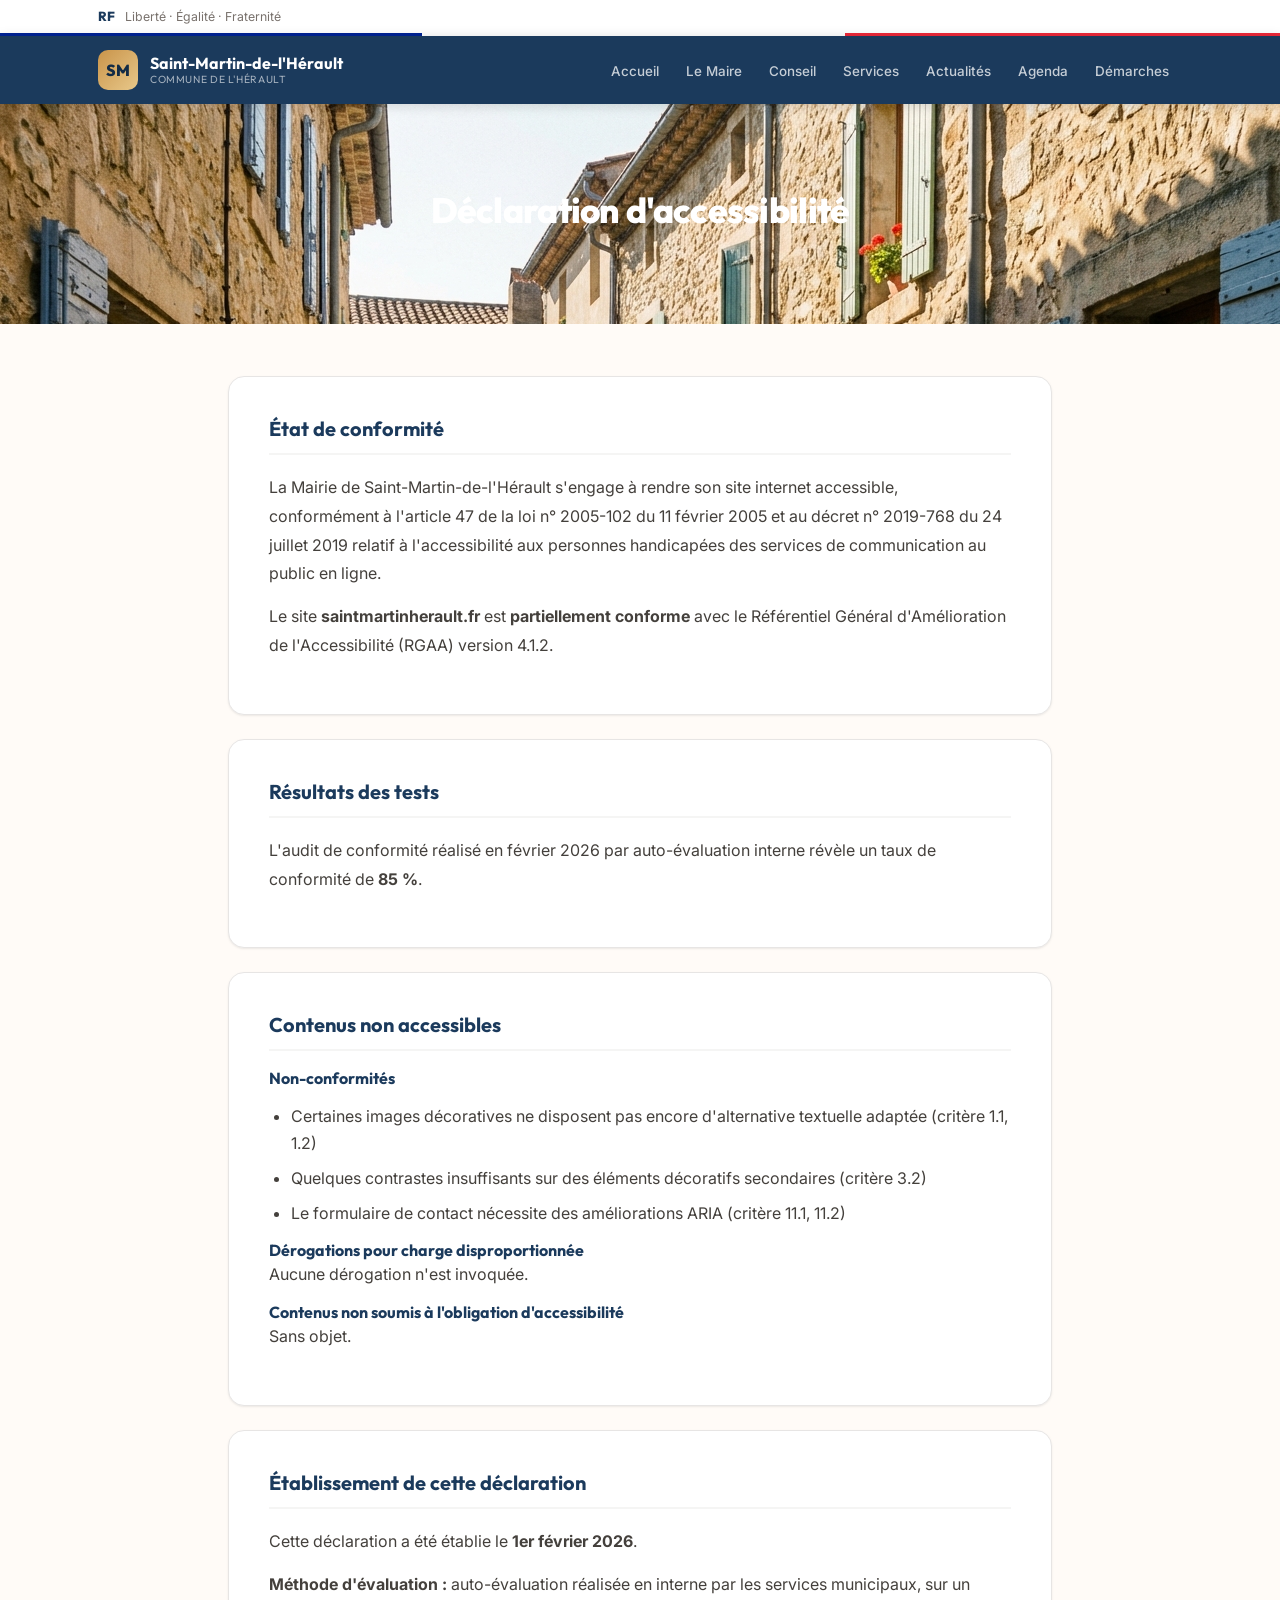
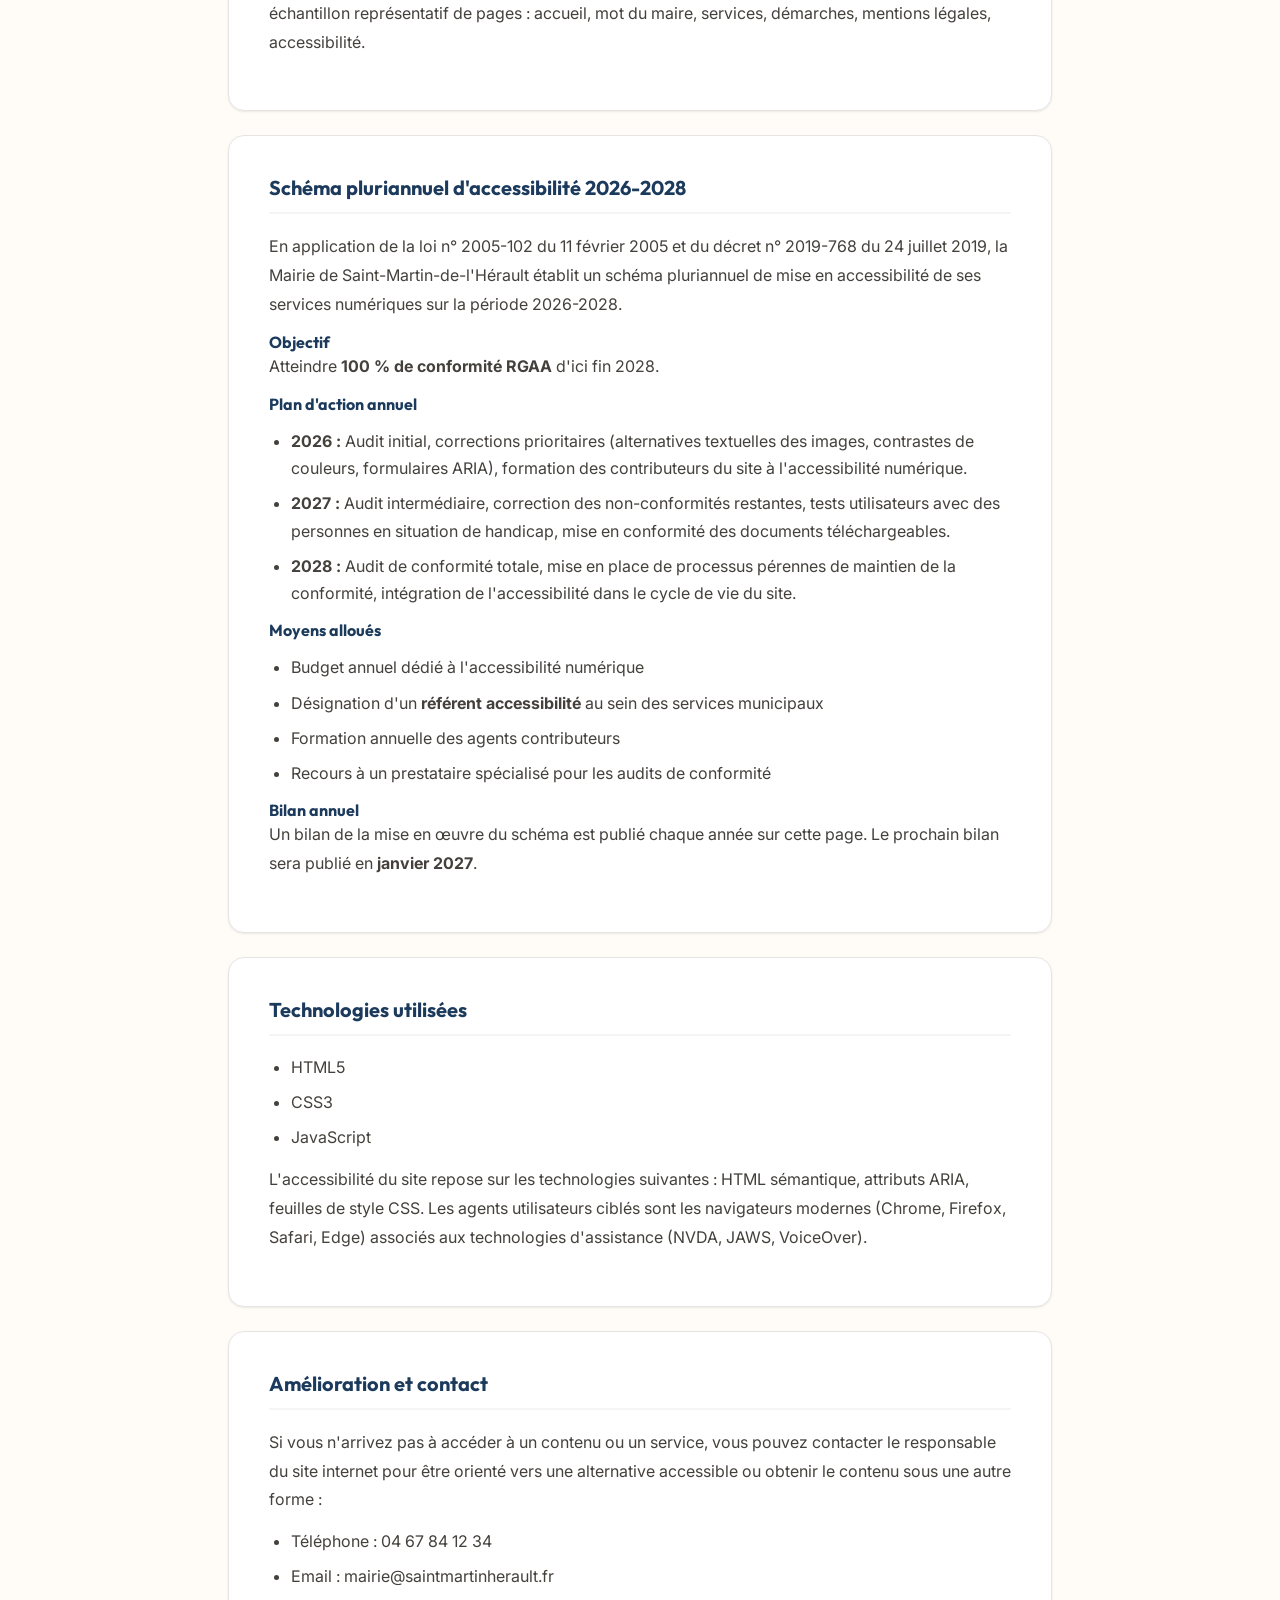
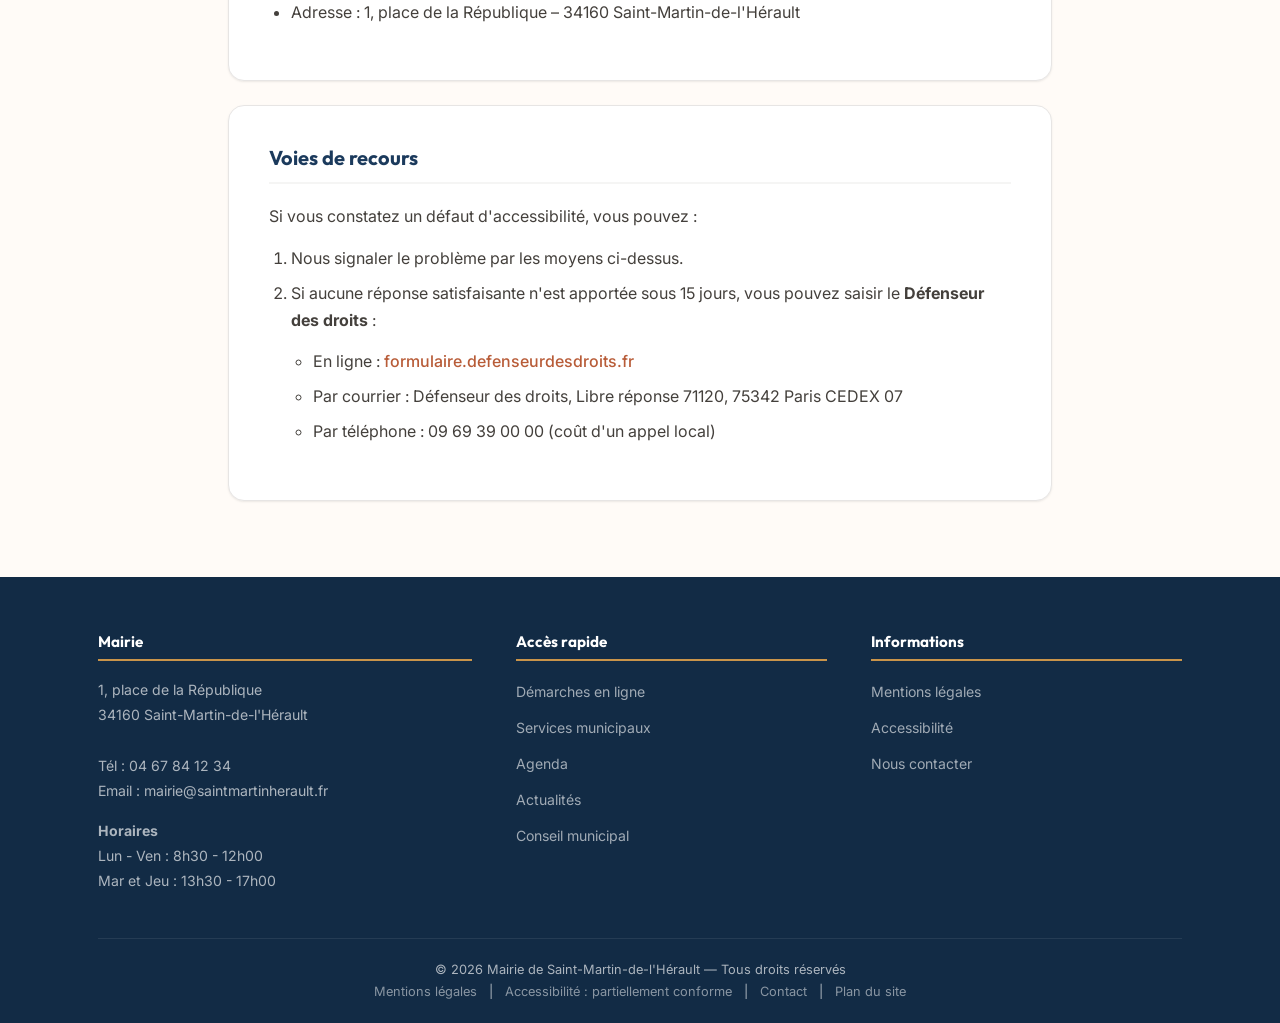
==== commit 39a60fae: "a11y: ajout décret 2019-768 + schéma pluriannuel 2026-2028" ====
--- a/accessibilite.html
+++ b/accessibilite.html
@@ -1 +1 @@
-<!DOCTYPE html><html lang="fr"><head><meta charset="UTF-8"><meta name="viewport" content="width=device-width, initial-scale=1.0"><title>Accessibilit&eacute; | Mairie de Saint-Martin-de-l'H&eacute;rault</title><link rel="stylesheet" href="styles.css"></head><body><a href="#contenu" class="skip-link">Aller au contenu principal</a><div class="bandeau-rf"><div class="container"><span class="rf-logo">RF</span> <span class="rf-devise">Libert&eacute; &middot; &Eacute;galit&eacute; &middot; Fraternit&eacute;</span></div></div><header class="site-header" role="banner"><div class="header-main"><div class="site-identity"><div class="blason">SM</div><h1>Saint-Martin-de-l'H&eacute;rault<small>Commune de l'H&eacute;rault</small></h1></div><button class="nav-toggle" aria-label="Menu" aria-expanded="false">&#9776;</button><nav class="nav-main" role="navigation" aria-label="Navigation principale"><ul><li><a href="index.html">Accueil</a></li><li><a href="mot-du-maire.html">Le Maire</a></li><li><a href="conseil-municipal.html">Conseil</a></li><li><a href="services.html">Services</a></li><li><a href="actualites.html">Actualit&eacute;s</a></li><li><a href="agenda.html">Agenda</a></li><li><a href="demarches.html">D&eacute;marches</a></li></ul></nav></div></header><main id="contenu"><div class="page-banner" style="background-image: url('./images/rue-village.jpg');"><div class="banner-content"><h2>D&eacute;claration d'accessibilit&eacute;</h2></div></div><div class="page-content"><div class="container"><div class="content-block"><h3>&Eacute;tat de conformit&eacute;</h3><p>La Mairie de Saint-Martin-de-l'H&eacute;rault s'engage &agrave; rendre son site internet accessible, conform&eacute;ment &agrave; l'article 47 de la loi n&deg;&nbsp;2005-102 du 11 f&eacute;vrier 2005.</p><p>Le site <strong>saintmartinherault.fr</strong> est <strong>partiellement conforme</strong> avec le R&eacute;f&eacute;rentiel G&eacute;n&eacute;ral d'Am&eacute;lioration de l'Accessibilit&eacute; (RGAA) version 4.1.2.</p></div><div class="content-block"><h3>R&eacute;sultats des tests</h3><p>L'audit de conformit&eacute; r&eacute;alis&eacute; en f&eacute;vrier 2026 par auto-&eacute;valuation interne r&eacute;v&egrave;le un taux de conformit&eacute; de <strong>85&nbsp;%</strong>.</p></div><div class="content-block"><h3>Contenus non accessibles</h3><h4>Non-conformit&eacute;s</h4><ul><li>Certaines images d&eacute;coratives ne disposent pas encore d'alternative textuelle adapt&eacute;e (crit&egrave;re 1.1, 1.2)</li><li>Quelques contrastes insuffisants sur des &eacute;l&eacute;ments d&eacute;coratifs secondaires (crit&egrave;re 3.2)</li><li>Le formulaire de contact n&eacute;cessite des am&eacute;liorations ARIA (crit&egrave;re 11.1, 11.2)</li></ul><h4>D&eacute;rogations pour charge disproportionn&eacute;e</h4><p>Aucune d&eacute;rogation n'est invoqu&eacute;e.</p><h4>Contenus non soumis &agrave; l'obligation d'accessibilit&eacute;</h4><p>Sans objet.</p></div><div class="content-block"><h3>&Eacute;tablissement de cette d&eacute;claration</h3><p>Cette d&eacute;claration a &eacute;t&eacute; &eacute;tablie le <strong>1er f&eacute;vrier 2026</strong>.</p><p><strong>M&eacute;thode d'&eacute;valuation&nbsp;:</strong> auto-&eacute;valuation r&eacute;alis&eacute;e en interne par les services municipaux, sur un &eacute;chantillon repr&eacute;sentatif de pages&nbsp;: accueil, mot du maire, services, d&eacute;marches, mentions l&eacute;gales, accessibilit&eacute;.</p></div><div class="content-block"><h3>Technologies utilis&eacute;es</h3><ul><li>HTML5</li><li>CSS3</li><li>JavaScript</li></ul><p>L'accessibilit&eacute; du site repose sur les technologies suivantes&nbsp;: HTML s&eacute;mantique, attributs ARIA, feuilles de style CSS. Les agents utilisateurs cibl&eacute;s sont les navigateurs modernes (Chrome, Firefox, Safari, Edge) associ&eacute;s aux technologies d'assistance (NVDA, JAWS, VoiceOver).</p></div><div class="content-block"><h3>Am&eacute;lioration et contact</h3><p>Si vous n'arrivez pas &agrave; acc&eacute;der &agrave; un contenu ou un service, vous pouvez contacter le responsable du site internet pour &ecirc;tre orient&eacute; vers une alternative accessible ou obtenir le contenu sous une autre forme&nbsp;:</p><ul><li>T&eacute;l&eacute;phone&nbsp;: 04 67 84 12 34</li><li>Email&nbsp;: mairie@saintmartinherault.fr</li><li>Adresse&nbsp;: 1, place de la R&eacute;publique &ndash; 34160 Saint-Martin-de-l'H&eacute;rault</li></ul></div><div class="content-block"><h3>Voies de recours</h3><p>Si vous constatez un d&eacute;faut d'accessibilit&eacute;, vous pouvez&nbsp;:</p><ol><li>Nous signaler le probl&egrave;me par les moyens ci-dessus.</li><li>Si aucune r&eacute;ponse satisfaisante n'est apport&eacute;e sous 15 jours, vous pouvez saisir le <strong>D&eacute;fenseur des droits</strong>&nbsp;:<ul><li>En ligne&nbsp;: <a href="https://formulaire.defenseurdesdroits.fr" rel="noopener" target="_blank">formulaire.defenseurdesdroits.fr</a></li><li>Par courrier&nbsp;: D&eacute;fenseur des droits, Libre r&eacute;ponse 71120, 75342 Paris CEDEX 07</li><li>Par t&eacute;l&eacute;phone&nbsp;: 09 69 39 00 00 (co&ucirc;t d'un appel local)</li></ul></li></ol></div></div></div></main><footer class="site-footer" role="contentinfo"><div class="container"><div class="footer-grid"><div class="footer-col"><h4>Mairie</h4><p>1, place de la R&eacute;publique<br>34160 Saint-Martin-de-l'H&eacute;rault<br><br>T&eacute;l&nbsp;: 04 67 84 12 34<br>Email&nbsp;: mairie@saintmartinherault.fr</p><p style="margin-top:14px"><strong>Horaires</strong><br>Lun - Ven&nbsp;: 8h30 - 12h00<br>Mar et Jeu&nbsp;: 13h30 - 17h00</p></div><div class="footer-col"><h4>Acc&egrave;s rapide</h4><ul><li><a href="demarches.html">D&eacute;marches en ligne</a></li><li><a href="services.html">Services municipaux</a></li><li><a href="agenda.html">Agenda</a></li><li><a href="actualites.html">Actualit&eacute;s</a></li><li><a href="conseil-municipal.html">Conseil municipal</a></li></ul></div><div class="footer-col"><h4>Informations</h4><ul><li><a href="mentions-legales.html">Mentions l&eacute;gales</a></li><li><a href="accessibilite.html">Accessibilit&eacute;</a></li><li><a href="demarches.html#contact">Nous contacter</a></li></ul></div></div><div class="footer-bottom"><p>&copy; 2026 Mairie de Saint-Martin-de-l'H&eacute;rault &mdash; Tous droits r&eacute;serv&eacute;s</p><p><a href="mentions-legales.html">Mentions l&eacute;gales</a> | <a href="accessibilite.html">Accessibilit&eacute;&nbsp;: partiellement conforme</a> | <a href="demarches.html#contact">Contact</a> | <a href="sitemap.html">Plan du site</a></p></div></div></footer><script src="main.js"></script></body></html>+<!DOCTYPE html><html lang="fr"><head><meta charset="UTF-8"><meta name="viewport" content="width=device-width, initial-scale=1.0"><title>Accessibilit&eacute; | Mairie de Saint-Martin-de-l'H&eacute;rault</title><link rel="stylesheet" href="styles.css"></head><body><a href="#contenu" class="skip-link">Aller au contenu principal</a><div class="bandeau-rf"><div class="container"><span class="rf-logo">RF</span> <span class="rf-devise">Libert&eacute; &middot; &Eacute;galit&eacute; &middot; Fraternit&eacute;</span></div></div><header class="site-header" role="banner"><div class="header-main"><div class="site-identity"><div class="blason">SM</div><h1>Saint-Martin-de-l'H&eacute;rault<small>Commune de l'H&eacute;rault</small></h1></div><button class="nav-toggle" aria-label="Menu" aria-expanded="false">&#9776;</button><nav class="nav-main" role="navigation" aria-label="Navigation principale"><ul><li><a href="index.html">Accueil</a></li><li><a href="mot-du-maire.html">Le Maire</a></li><li><a href="conseil-municipal.html">Conseil</a></li><li><a href="services.html">Services</a></li><li><a href="actualites.html">Actualit&eacute;s</a></li><li><a href="agenda.html">Agenda</a></li><li><a href="demarches.html">D&eacute;marches</a></li></ul></nav></div></header><main id="contenu"><div class="page-banner" style="background-image: url('./images/rue-village.jpg');"><div class="banner-content"><h2>D&eacute;claration d'accessibilit&eacute;</h2></div></div><div class="page-content"><div class="container"><div class="content-block"><h3>&Eacute;tat de conformit&eacute;</h3><p>La Mairie de Saint-Martin-de-l'H&eacute;rault s'engage &agrave; rendre son site internet accessible, conform&eacute;ment &agrave; l'article 47 de la loi n&deg;&nbsp;2005-102 du 11 f&eacute;vrier 2005 et au d&eacute;cret n&deg;&nbsp;2019-768 du 24 juillet 2019 relatif &agrave; l'accessibilit&eacute; aux personnes handicap&eacute;es des services de communication au public en ligne.</p><p>Le site <strong>saintmartinherault.fr</strong> est <strong>partiellement conforme</strong> avec le R&eacute;f&eacute;rentiel G&eacute;n&eacute;ral d'Am&eacute;lioration de l'Accessibilit&eacute; (RGAA) version 4.1.2.</p></div><div class="content-block"><h3>R&eacute;sultats des tests</h3><p>L'audit de conformit&eacute; r&eacute;alis&eacute; en f&eacute;vrier 2026 par auto-&eacute;valuation interne r&eacute;v&egrave;le un taux de conformit&eacute; de <strong>85&nbsp;%</strong>.</p></div><div class="content-block"><h3>Contenus non accessibles</h3><h4>Non-conformit&eacute;s</h4><ul><li>Certaines images d&eacute;coratives ne disposent pas encore d'alternative textuelle adapt&eacute;e (crit&egrave;re 1.1, 1.2)</li><li>Quelques contrastes insuffisants sur des &eacute;l&eacute;ments d&eacute;coratifs secondaires (crit&egrave;re 3.2)</li><li>Le formulaire de contact n&eacute;cessite des am&eacute;liorations ARIA (crit&egrave;re 11.1, 11.2)</li></ul><h4>D&eacute;rogations pour charge disproportionn&eacute;e</h4><p>Aucune d&eacute;rogation n'est invoqu&eacute;e.</p><h4>Contenus non soumis &agrave; l'obligation d'accessibilit&eacute;</h4><p>Sans objet.</p></div><div class="content-block"><h3>&Eacute;tablissement de cette d&eacute;claration</h3><p>Cette d&eacute;claration a &eacute;t&eacute; &eacute;tablie le <strong>1er f&eacute;vrier 2026</strong>.</p><p><strong>M&eacute;thode d'&eacute;valuation&nbsp;:</strong> auto-&eacute;valuation r&eacute;alis&eacute;e en interne par les services municipaux, sur un &eacute;chantillon repr&eacute;sentatif de pages&nbsp;: accueil, mot du maire, services, d&eacute;marches, mentions l&eacute;gales, accessibilit&eacute;.</p></div><div class="content-block"><h3>Sch&eacute;ma pluriannuel d'accessibilit&eacute; 2026-2028</h3><p>En application de la loi n&deg;&nbsp;2005-102 du 11 f&eacute;vrier 2005 et du d&eacute;cret n&deg;&nbsp;2019-768 du 24 juillet 2019, la Mairie de Saint-Martin-de-l'H&eacute;rault &eacute;tablit un sch&eacute;ma pluriannuel de mise en accessibilit&eacute; de ses services num&eacute;riques sur la p&eacute;riode 2026-2028.</p><h4>Objectif</h4><p>Atteindre <strong>100&nbsp;% de conformit&eacute; RGAA</strong> d'ici fin 2028.</p><h4>Plan d'action annuel</h4><ul><li><strong>2026&nbsp;:</strong> Audit initial, corrections prioritaires (alternatives textuelles des images, contrastes de couleurs, formulaires ARIA), formation des contributeurs du site &agrave; l'accessibilit&eacute; num&eacute;rique.</li><li><strong>2027&nbsp;:</strong> Audit interm&eacute;diaire, correction des non-conformit&eacute;s restantes, tests utilisateurs avec des personnes en situation de handicap, mise en conformit&eacute; des documents t&eacute;l&eacute;chargeables.</li><li><strong>2028&nbsp;:</strong> Audit de conformit&eacute; totale, mise en place de processus p&eacute;rennes de maintien de la conformit&eacute;, int&eacute;gration de l'accessibilit&eacute; dans le cycle de vie du site.</li></ul><h4>Moyens allou&eacute;s</h4><ul><li>Budget annuel d&eacute;di&eacute; &agrave; l'accessibilit&eacute; num&eacute;rique</li><li>D&eacute;signation d'un <strong>r&eacute;f&eacute;rent accessibilit&eacute;</strong> au sein des services municipaux</li><li>Formation annuelle des agents contributeurs</li><li>Recours &agrave; un prestataire sp&eacute;cialis&eacute; pour les audits de conformit&eacute;</li></ul><h4>Bilan annuel</h4><p>Un bilan de la mise en &oelig;uvre du sch&eacute;ma est publi&eacute; chaque ann&eacute;e sur cette page. Le prochain bilan sera publi&eacute; en <strong>janvier 2027</strong>.</p></div><div class="content-block"><h3>Technologies utilis&eacute;es</h3><ul><li>HTML5</li><li>CSS3</li><li>JavaScript</li></ul><p>L'accessibilit&eacute; du site repose sur les technologies suivantes&nbsp;: HTML s&eacute;mantique, attributs ARIA, feuilles de style CSS. Les agents utilisateurs cibl&eacute;s sont les navigateurs modernes (Chrome, Firefox, Safari, Edge) associ&eacute;s aux technologies d'assistance (NVDA, JAWS, VoiceOver).</p></div><div class="content-block"><h3>Am&eacute;lioration et contact</h3><p>Si vous n'arrivez pas &agrave; acc&eacute;der &agrave; un contenu ou un service, vous pouvez contacter le responsable du site internet pour &ecirc;tre orient&eacute; vers une alternative accessible ou obtenir le contenu sous une autre forme&nbsp;:</p><ul><li>T&eacute;l&eacute;phone&nbsp;: 04 67 84 12 34</li><li>Email&nbsp;: mairie@saintmartinherault.fr</li><li>Adresse&nbsp;: 1, place de la R&eacute;publique &ndash; 34160 Saint-Martin-de-l'H&eacute;rault</li></ul></div><div class="content-block"><h3>Voies de recours</h3><p>Si vous constatez un d&eacute;faut d'accessibilit&eacute;, vous pouvez&nbsp;:</p><ol><li>Nous signaler le probl&egrave;me par les moyens ci-dessus.</li><li>Si aucune r&eacute;ponse satisfaisante n'est apport&eacute;e sous 15 jours, vous pouvez saisir le <strong>D&eacute;fenseur des droits</strong>&nbsp;:<ul><li>En ligne&nbsp;: <a href="https://formulaire.defenseurdesdroits.fr" rel="noopener" target="_blank">formulaire.defenseurdesdroits.fr</a></li><li>Par courrier&nbsp;: D&eacute;fenseur des droits, Libre r&eacute;ponse 71120, 75342 Paris CEDEX 07</li><li>Par t&eacute;l&eacute;phone&nbsp;: 09 69 39 00 00 (co&ucirc;t d'un appel local)</li></ul></li></ol></div></div></div></main><footer class="site-footer" role="contentinfo"><div class="container"><div class="footer-grid"><div class="footer-col"><h4>Mairie</h4><p>1, place de la R&eacute;publique<br>34160 Saint-Martin-de-l'H&eacute;rault<br><br>T&eacute;l&nbsp;: 04 67 84 12 34<br>Email&nbsp;: mairie@saintmartinherault.fr</p><p style="margin-top:14px"><strong>Horaires</strong><br>Lun - Ven&nbsp;: 8h30 - 12h00<br>Mar et Jeu&nbsp;: 13h30 - 17h00</p></div><div class="footer-col"><h4>Acc&egrave;s rapide</h4><ul><li><a href="demarches.html">D&eacute;marches en ligne</a></li><li><a href="services.html">Services municipaux</a></li><li><a href="agenda.html">Agenda</a></li><li><a href="actualites.html">Actualit&eacute;s</a></li><li><a href="conseil-municipal.html">Conseil municipal</a></li></ul></div><div class="footer-col"><h4>Informations</h4><ul><li><a href="mentions-legales.html">Mentions l&eacute;gales</a></li><li><a href="accessibilite.html">Accessibilit&eacute;</a></li><li><a href="demarches.html#contact">Nous contacter</a></li></ul></div></div><div class="footer-bottom"><p>&copy; 2026 Mairie de Saint-Martin-de-l'H&eacute;rault &mdash; Tous droits r&eacute;serv&eacute;s</p><p><a href="mentions-legales.html">Mentions l&eacute;gales</a> | <a href="accessibilite.html">Accessibilit&eacute;&nbsp;: partiellement conforme</a> | <a href="demarches.html#contact">Contact</a> | <a href="sitemap.html">Plan du site</a></p></div></div></footer><script src="main.js"></script></body></html>
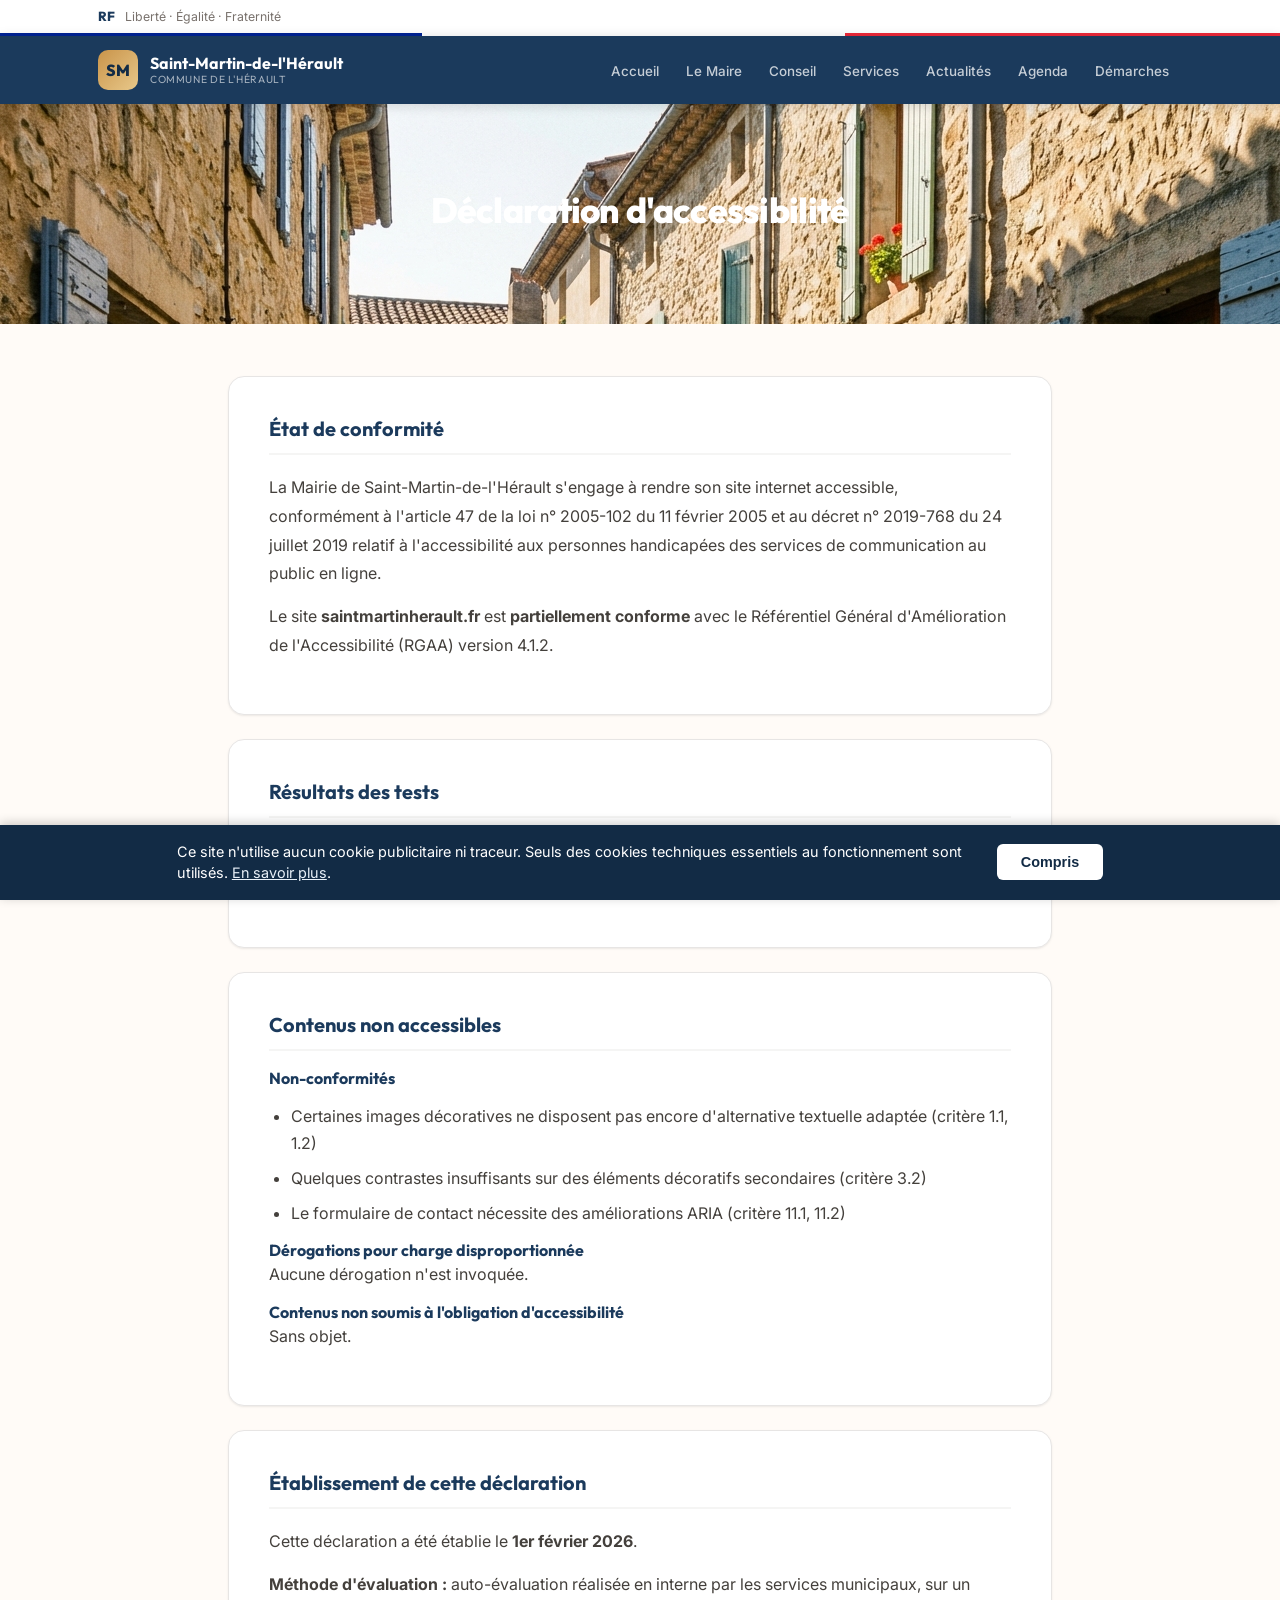
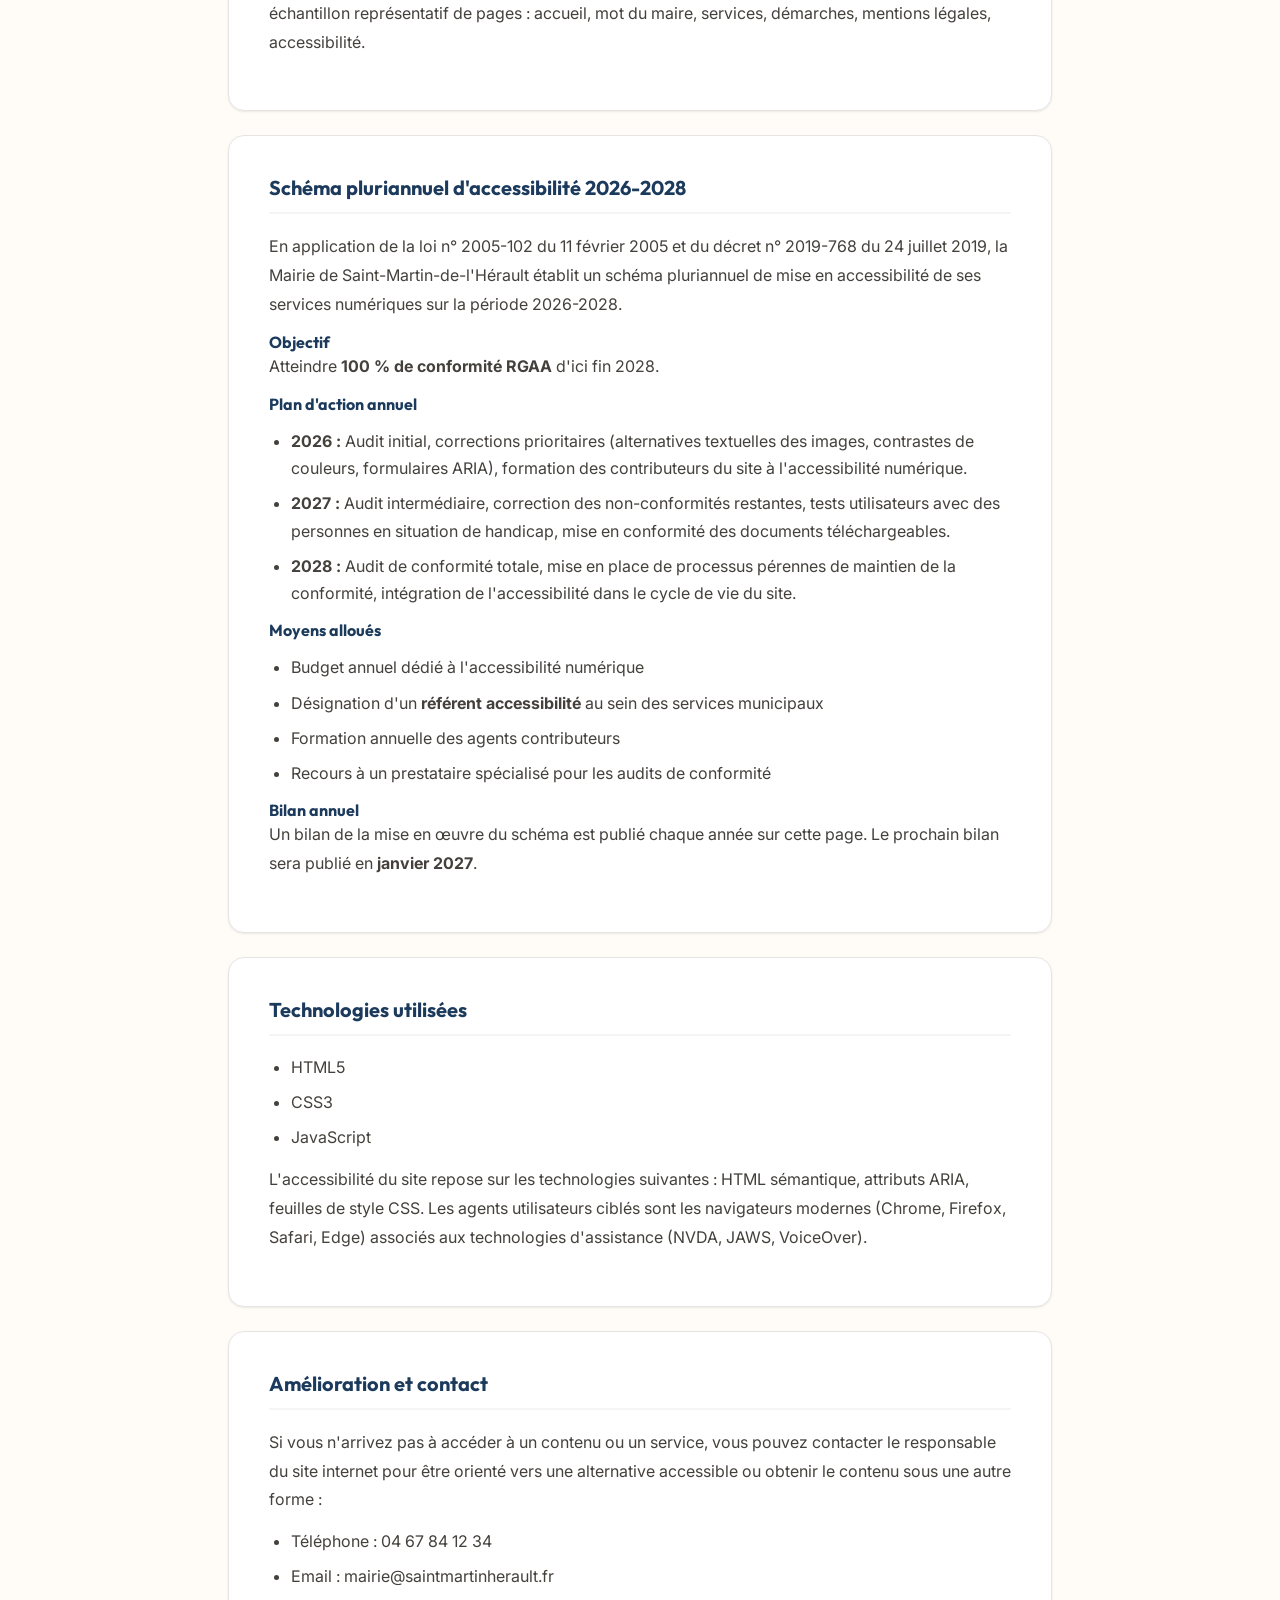
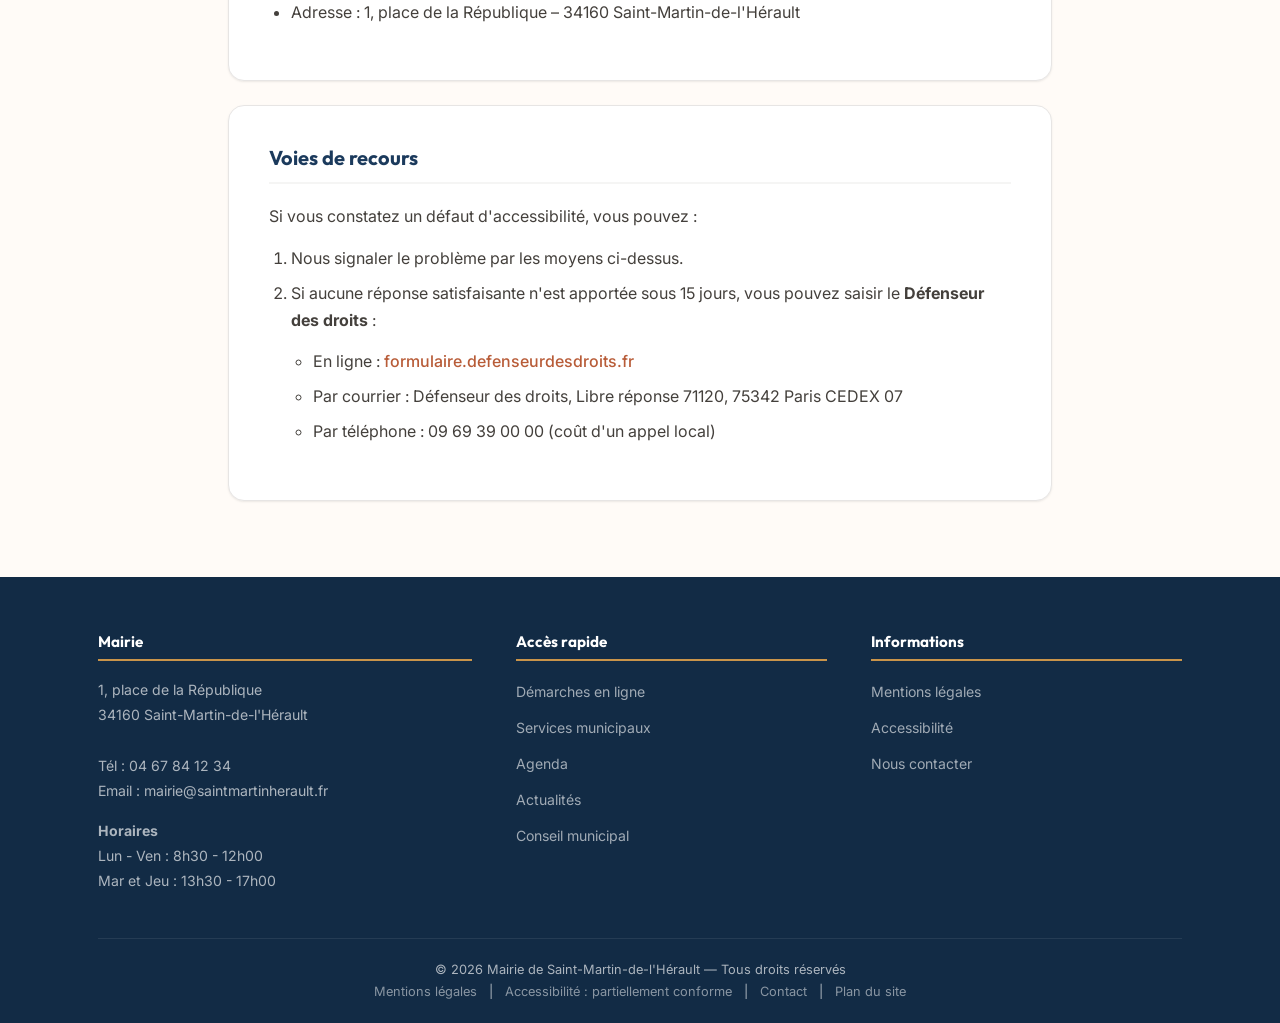
==== commit 1b41a399: "cookies: ajout bandeau cookies informatif" ====
--- a/accessibilite.html
+++ b/accessibilite.html
@@ -1 +1 @@
-<!DOCTYPE html><html lang="fr"><head><meta charset="UTF-8"><meta name="viewport" content="width=device-width, initial-scale=1.0"><title>Accessibilit&eacute; | Mairie de Saint-Martin-de-l'H&eacute;rault</title><link rel="stylesheet" href="styles.css"></head><body><a href="#contenu" class="skip-link">Aller au contenu principal</a><div class="bandeau-rf"><div class="container"><span class="rf-logo">RF</span> <span class="rf-devise">Libert&eacute; &middot; &Eacute;galit&eacute; &middot; Fraternit&eacute;</span></div></div><header class="site-header" role="banner"><div class="header-main"><div class="site-identity"><div class="blason">SM</div><h1>Saint-Martin-de-l'H&eacute;rault<small>Commune de l'H&eacute;rault</small></h1></div><button class="nav-toggle" aria-label="Menu" aria-expanded="false">&#9776;</button><nav class="nav-main" role="navigation" aria-label="Navigation principale"><ul><li><a href="index.html">Accueil</a></li><li><a href="mot-du-maire.html">Le Maire</a></li><li><a href="conseil-municipal.html">Conseil</a></li><li><a href="services.html">Services</a></li><li><a href="actualites.html">Actualit&eacute;s</a></li><li><a href="agenda.html">Agenda</a></li><li><a href="demarches.html">D&eacute;marches</a></li></ul></nav></div></header><main id="contenu"><div class="page-banner" style="background-image: url('./images/rue-village.jpg');"><div class="banner-content"><h2>D&eacute;claration d'accessibilit&eacute;</h2></div></div><div class="page-content"><div class="container"><div class="content-block"><h3>&Eacute;tat de conformit&eacute;</h3><p>La Mairie de Saint-Martin-de-l'H&eacute;rault s'engage &agrave; rendre son site internet accessible, conform&eacute;ment &agrave; l'article 47 de la loi n&deg;&nbsp;2005-102 du 11 f&eacute;vrier 2005 et au d&eacute;cret n&deg;&nbsp;2019-768 du 24 juillet 2019 relatif &agrave; l'accessibilit&eacute; aux personnes handicap&eacute;es des services de communication au public en ligne.</p><p>Le site <strong>saintmartinherault.fr</strong> est <strong>partiellement conforme</strong> avec le R&eacute;f&eacute;rentiel G&eacute;n&eacute;ral d'Am&eacute;lioration de l'Accessibilit&eacute; (RGAA) version 4.1.2.</p></div><div class="content-block"><h3>R&eacute;sultats des tests</h3><p>L'audit de conformit&eacute; r&eacute;alis&eacute; en f&eacute;vrier 2026 par auto-&eacute;valuation interne r&eacute;v&egrave;le un taux de conformit&eacute; de <strong>85&nbsp;%</strong>.</p></div><div class="content-block"><h3>Contenus non accessibles</h3><h4>Non-conformit&eacute;s</h4><ul><li>Certaines images d&eacute;coratives ne disposent pas encore d'alternative textuelle adapt&eacute;e (crit&egrave;re 1.1, 1.2)</li><li>Quelques contrastes insuffisants sur des &eacute;l&eacute;ments d&eacute;coratifs secondaires (crit&egrave;re 3.2)</li><li>Le formulaire de contact n&eacute;cessite des am&eacute;liorations ARIA (crit&egrave;re 11.1, 11.2)</li></ul><h4>D&eacute;rogations pour charge disproportionn&eacute;e</h4><p>Aucune d&eacute;rogation n'est invoqu&eacute;e.</p><h4>Contenus non soumis &agrave; l'obligation d'accessibilit&eacute;</h4><p>Sans objet.</p></div><div class="content-block"><h3>&Eacute;tablissement de cette d&eacute;claration</h3><p>Cette d&eacute;claration a &eacute;t&eacute; &eacute;tablie le <strong>1er f&eacute;vrier 2026</strong>.</p><p><strong>M&eacute;thode d'&eacute;valuation&nbsp;:</strong> auto-&eacute;valuation r&eacute;alis&eacute;e en interne par les services municipaux, sur un &eacute;chantillon repr&eacute;sentatif de pages&nbsp;: accueil, mot du maire, services, d&eacute;marches, mentions l&eacute;gales, accessibilit&eacute;.</p></div><div class="content-block"><h3>Sch&eacute;ma pluriannuel d'accessibilit&eacute; 2026-2028</h3><p>En application de la loi n&deg;&nbsp;2005-102 du 11 f&eacute;vrier 2005 et du d&eacute;cret n&deg;&nbsp;2019-768 du 24 juillet 2019, la Mairie de Saint-Martin-de-l'H&eacute;rault &eacute;tablit un sch&eacute;ma pluriannuel de mise en accessibilit&eacute; de ses services num&eacute;riques sur la p&eacute;riode 2026-2028.</p><h4>Objectif</h4><p>Atteindre <strong>100&nbsp;% de conformit&eacute; RGAA</strong> d'ici fin 2028.</p><h4>Plan d'action annuel</h4><ul><li><strong>2026&nbsp;:</strong> Audit initial, corrections prioritaires (alternatives textuelles des images, contrastes de couleurs, formulaires ARIA), formation des contributeurs du site &agrave; l'accessibilit&eacute; num&eacute;rique.</li><li><strong>2027&nbsp;:</strong> Audit interm&eacute;diaire, correction des non-conformit&eacute;s restantes, tests utilisateurs avec des personnes en situation de handicap, mise en conformit&eacute; des documents t&eacute;l&eacute;chargeables.</li><li><strong>2028&nbsp;:</strong> Audit de conformit&eacute; totale, mise en place de processus p&eacute;rennes de maintien de la conformit&eacute;, int&eacute;gration de l'accessibilit&eacute; dans le cycle de vie du site.</li></ul><h4>Moyens allou&eacute;s</h4><ul><li>Budget annuel d&eacute;di&eacute; &agrave; l'accessibilit&eacute; num&eacute;rique</li><li>D&eacute;signation d'un <strong>r&eacute;f&eacute;rent accessibilit&eacute;</strong> au sein des services municipaux</li><li>Formation annuelle des agents contributeurs</li><li>Recours &agrave; un prestataire sp&eacute;cialis&eacute; pour les audits de conformit&eacute;</li></ul><h4>Bilan annuel</h4><p>Un bilan de la mise en &oelig;uvre du sch&eacute;ma est publi&eacute; chaque ann&eacute;e sur cette page. Le prochain bilan sera publi&eacute; en <strong>janvier 2027</strong>.</p></div><div class="content-block"><h3>Technologies utilis&eacute;es</h3><ul><li>HTML5</li><li>CSS3</li><li>JavaScript</li></ul><p>L'accessibilit&eacute; du site repose sur les technologies suivantes&nbsp;: HTML s&eacute;mantique, attributs ARIA, feuilles de style CSS. Les agents utilisateurs cibl&eacute;s sont les navigateurs modernes (Chrome, Firefox, Safari, Edge) associ&eacute;s aux technologies d'assistance (NVDA, JAWS, VoiceOver).</p></div><div class="content-block"><h3>Am&eacute;lioration et contact</h3><p>Si vous n'arrivez pas &agrave; acc&eacute;der &agrave; un contenu ou un service, vous pouvez contacter le responsable du site internet pour &ecirc;tre orient&eacute; vers une alternative accessible ou obtenir le contenu sous une autre forme&nbsp;:</p><ul><li>T&eacute;l&eacute;phone&nbsp;: 04 67 84 12 34</li><li>Email&nbsp;: mairie@saintmartinherault.fr</li><li>Adresse&nbsp;: 1, place de la R&eacute;publique &ndash; 34160 Saint-Martin-de-l'H&eacute;rault</li></ul></div><div class="content-block"><h3>Voies de recours</h3><p>Si vous constatez un d&eacute;faut d'accessibilit&eacute;, vous pouvez&nbsp;:</p><ol><li>Nous signaler le probl&egrave;me par les moyens ci-dessus.</li><li>Si aucune r&eacute;ponse satisfaisante n'est apport&eacute;e sous 15 jours, vous pouvez saisir le <strong>D&eacute;fenseur des droits</strong>&nbsp;:<ul><li>En ligne&nbsp;: <a href="https://formulaire.defenseurdesdroits.fr" rel="noopener" target="_blank">formulaire.defenseurdesdroits.fr</a></li><li>Par courrier&nbsp;: D&eacute;fenseur des droits, Libre r&eacute;ponse 71120, 75342 Paris CEDEX 07</li><li>Par t&eacute;l&eacute;phone&nbsp;: 09 69 39 00 00 (co&ucirc;t d'un appel local)</li></ul></li></ol></div></div></div></main><footer class="site-footer" role="contentinfo"><div class="container"><div class="footer-grid"><div class="footer-col"><h4>Mairie</h4><p>1, place de la R&eacute;publique<br>34160 Saint-Martin-de-l'H&eacute;rault<br><br>T&eacute;l&nbsp;: 04 67 84 12 34<br>Email&nbsp;: mairie@saintmartinherault.fr</p><p style="margin-top:14px"><strong>Horaires</strong><br>Lun - Ven&nbsp;: 8h30 - 12h00<br>Mar et Jeu&nbsp;: 13h30 - 17h00</p></div><div class="footer-col"><h4>Acc&egrave;s rapide</h4><ul><li><a href="demarches.html">D&eacute;marches en ligne</a></li><li><a href="services.html">Services municipaux</a></li><li><a href="agenda.html">Agenda</a></li><li><a href="actualites.html">Actualit&eacute;s</a></li><li><a href="conseil-municipal.html">Conseil municipal</a></li></ul></div><div class="footer-col"><h4>Informations</h4><ul><li><a href="mentions-legales.html">Mentions l&eacute;gales</a></li><li><a href="accessibilite.html">Accessibilit&eacute;</a></li><li><a href="demarches.html#contact">Nous contacter</a></li></ul></div></div><div class="footer-bottom"><p>&copy; 2026 Mairie de Saint-Martin-de-l'H&eacute;rault &mdash; Tous droits r&eacute;serv&eacute;s</p><p><a href="mentions-legales.html">Mentions l&eacute;gales</a> | <a href="accessibilite.html">Accessibilit&eacute;&nbsp;: partiellement conforme</a> | <a href="demarches.html#contact">Contact</a> | <a href="sitemap.html">Plan du site</a></p></div></div></footer><script src="main.js"></script></body></html>+<!DOCTYPE html><html lang="fr"><head><meta charset="UTF-8"><meta name="viewport" content="width=device-width, initial-scale=1.0"><title>Accessibilit&eacute; | Mairie de Saint-Martin-de-l'H&eacute;rault</title><link rel="stylesheet" href="styles.css"></head><body><a href="#contenu" class="skip-link">Aller au contenu principal</a><div class="bandeau-rf"><div class="container"><span class="rf-logo">RF</span> <span class="rf-devise">Libert&eacute; &middot; &Eacute;galit&eacute; &middot; Fraternit&eacute;</span></div></div><header class="site-header" role="banner"><div class="header-main"><div class="site-identity"><div class="blason">SM</div><h1>Saint-Martin-de-l'H&eacute;rault<small>Commune de l'H&eacute;rault</small></h1></div><button class="nav-toggle" aria-label="Menu" aria-expanded="false">&#9776;</button><nav class="nav-main" role="navigation" aria-label="Navigation principale"><ul><li><a href="index.html">Accueil</a></li><li><a href="mot-du-maire.html">Le Maire</a></li><li><a href="conseil-municipal.html">Conseil</a></li><li><a href="services.html">Services</a></li><li><a href="actualites.html">Actualit&eacute;s</a></li><li><a href="agenda.html">Agenda</a></li><li><a href="demarches.html">D&eacute;marches</a></li></ul></nav></div></header><main id="contenu"><div class="page-banner" style="background-image: url('./images/rue-village.jpg');"><div class="banner-content"><h2>D&eacute;claration d'accessibilit&eacute;</h2></div></div><div class="page-content"><div class="container"><div class="content-block"><h3>&Eacute;tat de conformit&eacute;</h3><p>La Mairie de Saint-Martin-de-l'H&eacute;rault s'engage &agrave; rendre son site internet accessible, conform&eacute;ment &agrave; l'article 47 de la loi n&deg;&nbsp;2005-102 du 11 f&eacute;vrier 2005 et au d&eacute;cret n&deg;&nbsp;2019-768 du 24 juillet 2019 relatif &agrave; l'accessibilit&eacute; aux personnes handicap&eacute;es des services de communication au public en ligne.</p><p>Le site <strong>saintmartinherault.fr</strong> est <strong>partiellement conforme</strong> avec le R&eacute;f&eacute;rentiel G&eacute;n&eacute;ral d'Am&eacute;lioration de l'Accessibilit&eacute; (RGAA) version 4.1.2.</p></div><div class="content-block"><h3>R&eacute;sultats des tests</h3><p>L'audit de conformit&eacute; r&eacute;alis&eacute; en f&eacute;vrier 2026 par auto-&eacute;valuation interne r&eacute;v&egrave;le un taux de conformit&eacute; de <strong>85&nbsp;%</strong>.</p></div><div class="content-block"><h3>Contenus non accessibles</h3><h4>Non-conformit&eacute;s</h4><ul><li>Certaines images d&eacute;coratives ne disposent pas encore d'alternative textuelle adapt&eacute;e (crit&egrave;re 1.1, 1.2)</li><li>Quelques contrastes insuffisants sur des &eacute;l&eacute;ments d&eacute;coratifs secondaires (crit&egrave;re 3.2)</li><li>Le formulaire de contact n&eacute;cessite des am&eacute;liorations ARIA (crit&egrave;re 11.1, 11.2)</li></ul><h4>D&eacute;rogations pour charge disproportionn&eacute;e</h4><p>Aucune d&eacute;rogation n'est invoqu&eacute;e.</p><h4>Contenus non soumis &agrave; l'obligation d'accessibilit&eacute;</h4><p>Sans objet.</p></div><div class="content-block"><h3>&Eacute;tablissement de cette d&eacute;claration</h3><p>Cette d&eacute;claration a &eacute;t&eacute; &eacute;tablie le <strong>1er f&eacute;vrier 2026</strong>.</p><p><strong>M&eacute;thode d'&eacute;valuation&nbsp;:</strong> auto-&eacute;valuation r&eacute;alis&eacute;e en interne par les services municipaux, sur un &eacute;chantillon repr&eacute;sentatif de pages&nbsp;: accueil, mot du maire, services, d&eacute;marches, mentions l&eacute;gales, accessibilit&eacute;.</p></div><div class="content-block"><h3>Sch&eacute;ma pluriannuel d'accessibilit&eacute; 2026-2028</h3><p>En application de la loi n&deg;&nbsp;2005-102 du 11 f&eacute;vrier 2005 et du d&eacute;cret n&deg;&nbsp;2019-768 du 24 juillet 2019, la Mairie de Saint-Martin-de-l'H&eacute;rault &eacute;tablit un sch&eacute;ma pluriannuel de mise en accessibilit&eacute; de ses services num&eacute;riques sur la p&eacute;riode 2026-2028.</p><h4>Objectif</h4><p>Atteindre <strong>100&nbsp;% de conformit&eacute; RGAA</strong> d'ici fin 2028.</p><h4>Plan d'action annuel</h4><ul><li><strong>2026&nbsp;:</strong> Audit initial, corrections prioritaires (alternatives textuelles des images, contrastes de couleurs, formulaires ARIA), formation des contributeurs du site &agrave; l'accessibilit&eacute; num&eacute;rique.</li><li><strong>2027&nbsp;:</strong> Audit interm&eacute;diaire, correction des non-conformit&eacute;s restantes, tests utilisateurs avec des personnes en situation de handicap, mise en conformit&eacute; des documents t&eacute;l&eacute;chargeables.</li><li><strong>2028&nbsp;:</strong> Audit de conformit&eacute; totale, mise en place de processus p&eacute;rennes de maintien de la conformit&eacute;, int&eacute;gration de l'accessibilit&eacute; dans le cycle de vie du site.</li></ul><h4>Moyens allou&eacute;s</h4><ul><li>Budget annuel d&eacute;di&eacute; &agrave; l'accessibilit&eacute; num&eacute;rique</li><li>D&eacute;signation d'un <strong>r&eacute;f&eacute;rent accessibilit&eacute;</strong> au sein des services municipaux</li><li>Formation annuelle des agents contributeurs</li><li>Recours &agrave; un prestataire sp&eacute;cialis&eacute; pour les audits de conformit&eacute;</li></ul><h4>Bilan annuel</h4><p>Un bilan de la mise en &oelig;uvre du sch&eacute;ma est publi&eacute; chaque ann&eacute;e sur cette page. Le prochain bilan sera publi&eacute; en <strong>janvier 2027</strong>.</p></div><div class="content-block"><h3>Technologies utilis&eacute;es</h3><ul><li>HTML5</li><li>CSS3</li><li>JavaScript</li></ul><p>L'accessibilit&eacute; du site repose sur les technologies suivantes&nbsp;: HTML s&eacute;mantique, attributs ARIA, feuilles de style CSS. Les agents utilisateurs cibl&eacute;s sont les navigateurs modernes (Chrome, Firefox, Safari, Edge) associ&eacute;s aux technologies d'assistance (NVDA, JAWS, VoiceOver).</p></div><div class="content-block"><h3>Am&eacute;lioration et contact</h3><p>Si vous n'arrivez pas &agrave; acc&eacute;der &agrave; un contenu ou un service, vous pouvez contacter le responsable du site internet pour &ecirc;tre orient&eacute; vers une alternative accessible ou obtenir le contenu sous une autre forme&nbsp;:</p><ul><li>T&eacute;l&eacute;phone&nbsp;: 04 67 84 12 34</li><li>Email&nbsp;: mairie@saintmartinherault.fr</li><li>Adresse&nbsp;: 1, place de la R&eacute;publique &ndash; 34160 Saint-Martin-de-l'H&eacute;rault</li></ul></div><div class="content-block"><h3>Voies de recours</h3><p>Si vous constatez un d&eacute;faut d'accessibilit&eacute;, vous pouvez&nbsp;:</p><ol><li>Nous signaler le probl&egrave;me par les moyens ci-dessus.</li><li>Si aucune r&eacute;ponse satisfaisante n'est apport&eacute;e sous 15 jours, vous pouvez saisir le <strong>D&eacute;fenseur des droits</strong>&nbsp;:<ul><li>En ligne&nbsp;: <a href="https://formulaire.defenseurdesdroits.fr" rel="noopener" target="_blank">formulaire.defenseurdesdroits.fr</a></li><li>Par courrier&nbsp;: D&eacute;fenseur des droits, Libre r&eacute;ponse 71120, 75342 Paris CEDEX 07</li><li>Par t&eacute;l&eacute;phone&nbsp;: 09 69 39 00 00 (co&ucirc;t d'un appel local)</li></ul></li></ol></div></div></div></main><footer class="site-footer" role="contentinfo"><div class="container"><div class="footer-grid"><div class="footer-col"><h4>Mairie</h4><p>1, place de la R&eacute;publique<br>34160 Saint-Martin-de-l'H&eacute;rault<br><br>T&eacute;l&nbsp;: 04 67 84 12 34<br>Email&nbsp;: mairie@saintmartinherault.fr</p><p style="margin-top:14px"><strong>Horaires</strong><br>Lun - Ven&nbsp;: 8h30 - 12h00<br>Mar et Jeu&nbsp;: 13h30 - 17h00</p></div><div class="footer-col"><h4>Acc&egrave;s rapide</h4><ul><li><a href="demarches.html">D&eacute;marches en ligne</a></li><li><a href="services.html">Services municipaux</a></li><li><a href="agenda.html">Agenda</a></li><li><a href="actualites.html">Actualit&eacute;s</a></li><li><a href="conseil-municipal.html">Conseil municipal</a></li></ul></div><div class="footer-col"><h4>Informations</h4><ul><li><a href="mentions-legales.html">Mentions l&eacute;gales</a></li><li><a href="accessibilite.html">Accessibilit&eacute;</a></li><li><a href="demarches.html#contact">Nous contacter</a></li></ul></div></div><div class="footer-bottom"><p>&copy; 2026 Mairie de Saint-Martin-de-l'H&eacute;rault &mdash; Tous droits r&eacute;serv&eacute;s</p><p><a href="mentions-legales.html">Mentions l&eacute;gales</a> | <a href="accessibilite.html">Accessibilit&eacute;&nbsp;: partiellement conforme</a> | <a href="demarches.html#contact">Contact</a> | <a href="sitemap.html">Plan du site</a></p></div></div></footer><div id="cookie-banner" class="cookie-banner" role="region" aria-label="Information cookies" style="display:none"><p>Ce site n'utilise aucun cookie publicitaire ni traceur. Seuls des cookies techniques essentiels au fonctionnement sont utilis&eacute;s. <a href="mentions-legales.html" style="color:var(--bleu-soft);text-decoration:underline">En savoir plus</a>.</p><button class="cookie-btn" type="button">Compris</button></div><script src="main.js"></script></body></html>
--- a/styles.css
+++ b/styles.css
@@ -1,6 +1,6 @@
 /* ============================================
-   MAIRIE DE SAINT-MARTIN-DE-L'HÃÂRAULT
-   Design v3 Ã¢ÂÂ Chaleureux & MÃÂ©diterranÃÂ©en
+   MAIRIE DE SAINT-MARTIN-DE-L'HÃÂÃÂRAULT
+   Design v3 ÃÂ¢ÃÂÃÂ Chaleureux & MÃÂÃÂ©diterranÃÂÃÂ©en
    ============================================ */
 @import url('https://fonts.googleapis.com/css2?family=Inter:wght@400;500;600;700&family=Outfit:wght@600;700;800&display=swap');
 
@@ -61,7 +61,7 @@
 .skip-link{position:absolute;top:-100%;left:50%;transform:translateX(-50%);background:var(--bleu);color:#fff;padding:10px 24px;border-radius:0 0 var(--radius) var(--radius);z-index:10000;font-weight:600;font-size:.9rem}
 .skip-link:focus{top:0;text-decoration:none;color:#fff}
 
-/* === ACCESSIBILITÃ : focus clavier visible (RGAA) === */
+/* === ACCESSIBILITÃÂ : focus clavier visible (RGAA) === */
 *:focus-visible{outline:3px solid var(--bleu-accent);outline-offset:2px;border-radius:2px}
 *:focus:not(:focus-visible){outline:none}
 
@@ -133,7 +133,7 @@
 .card-link{display:inline-flex;align-items:center;gap:4px;font-size:.85rem;font-weight:600;color:var(--terre);margin-top:12px;transition:gap .25s var(--ease)}
 .card-link:hover{gap:8px;color:var(--bleu);text-decoration:none}
 
-/* === PAGE INTÃÂRIEURE === */
+/* === PAGE INTÃÂÃÂRIEURE === */
 .page-banner{position:relative;color:#fff;padding:0;min-height:220px;display:flex;align-items:center;overflow:hidden;text-align:center}
 .page-banner .banner-bg{position:absolute;inset:0;background-size:cover;background-position:center}
 .page-banner .banner-bg::after{content:'';position:absolute;inset:0;background:linear-gradient(135deg,rgba(18,43,69,.88),rgba(44,95,138,.75))}
@@ -161,7 +161,7 @@
 .maire-text{flex:1}
 .maire-text .signature{margin-top:24px;padding-top:16px;border-top:2px solid var(--gris-100);font-style:italic;color:var(--bleu);font-weight:600;font-size:1rem}
 
-/* === ÃÂLUS === */
+/* === ÃÂÃÂLUS === */
 .elus-grid{display:grid;grid-template-columns:repeat(auto-fill,minmax(190px,1fr));gap:20px}
 .elu-card{text-align:center;padding:24px 14px;background:var(--blanc);border-radius:var(--radius-lg);transition:all .3s var(--ease);border:1px solid var(--gris-200)}
 .elu-card:hover{transform:translateY(-3px);box-shadow:var(--shadow)}
@@ -183,7 +183,7 @@
 .service-item p{font-size:.88rem;color:var(--gris-500);margin-bottom:4px;line-height:1.6}
 .service-hours{font-size:.82rem;color:var(--terre);font-weight:600}
 
-/* === ACTUALITÃÂS === */
+/* === ACTUALITÃÂÃÂS === */
 .actu-card .actu-img{height:200px;overflow:hidden;position:relative}
 .actu-card .actu-img img{width:100%;height:100%;object-fit:cover;transition:transform .5s var(--ease)}
 .actu-card:hover .actu-img img{transform:scale(1.05)}
@@ -213,7 +213,7 @@
 .form-check{display:flex;align-items:flex-start;gap:10px;font-size:.85rem;color:var(--gris-600);line-height:1.5}
 .form-check input[type="checkbox"]{margin-top:3px;accent-color:var(--bleu-accent);width:16px;height:16px;flex-shrink:0}
 
-/* === SIDEBAR / DÃÂMARCHES === */
+/* === SIDEBAR / DÃÂÃÂMARCHES === */
 .page-with-sidebar{display:grid;grid-template-columns:1fr 320px;gap:36px;max-width:var(--max-w)}
 .sidebar .sidebar-block{background:var(--blanc);border-radius:var(--radius-lg);padding:24px;box-shadow:var(--shadow-sm);margin-bottom:20px;border:1px solid var(--gris-200)}
 .sidebar .sidebar-block h3{font-size:.95rem;margin-bottom:16px;padding-bottom:10px;border-bottom:2px solid var(--terre-soft);color:var(--bleu);font-weight:700}
@@ -309,3 +309,11 @@
   body{color:#000;background:#fff}
   .content-block,.card{box-shadow:none;border:1px solid #ccc}
 }
+
+/* === BANDEAU COOKIES INFORMATIF === */
+.cookie-banner{position:fixed;bottom:0;left:0;right:0;background:var(--bleu-dark);color:var(--blanc);padding:16px 24px;display:flex;align-items:center;justify-content:center;gap:20px;z-index:9999;font-size:.9rem;box-shadow:0 -2px 10px rgba(0,0,0,.2)}
+.cookie-banner p{margin:0;line-height:1.5;max-width:800px}
+.cookie-banner .cookie-btn{background:var(--blanc);color:var(--bleu-dark);border:none;padding:10px 24px;border-radius:6px;font-weight:600;cursor:pointer;white-space:nowrap;font-size:.9rem;transition:background .2s}
+.cookie-banner .cookie-btn:hover{background:var(--bleu-soft)}
+.cookie-banner .cookie-btn:focus-visible{outline:3px solid var(--blanc);outline-offset:2px}
+@media(max-width:768px){.cookie-banner{flex-direction:column;text-align:center;gap:12px;padding:14px 16px}}
